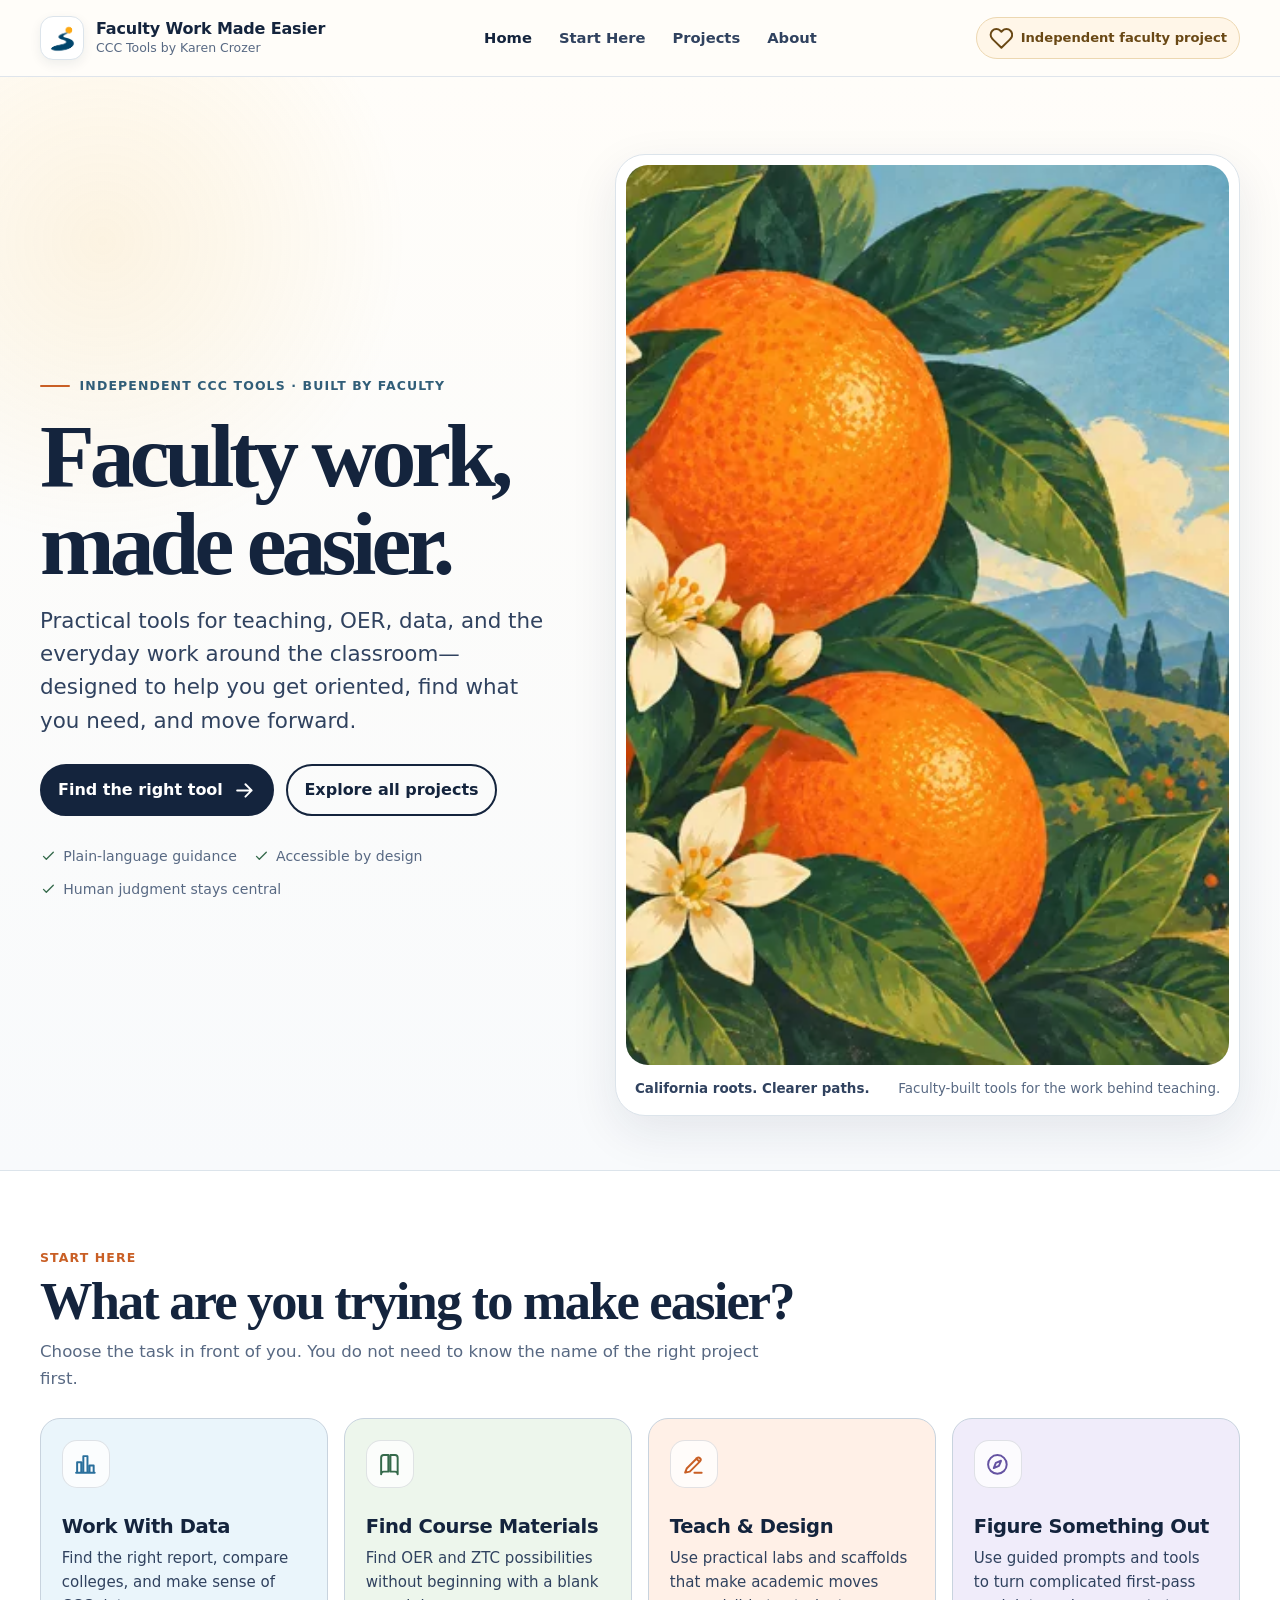
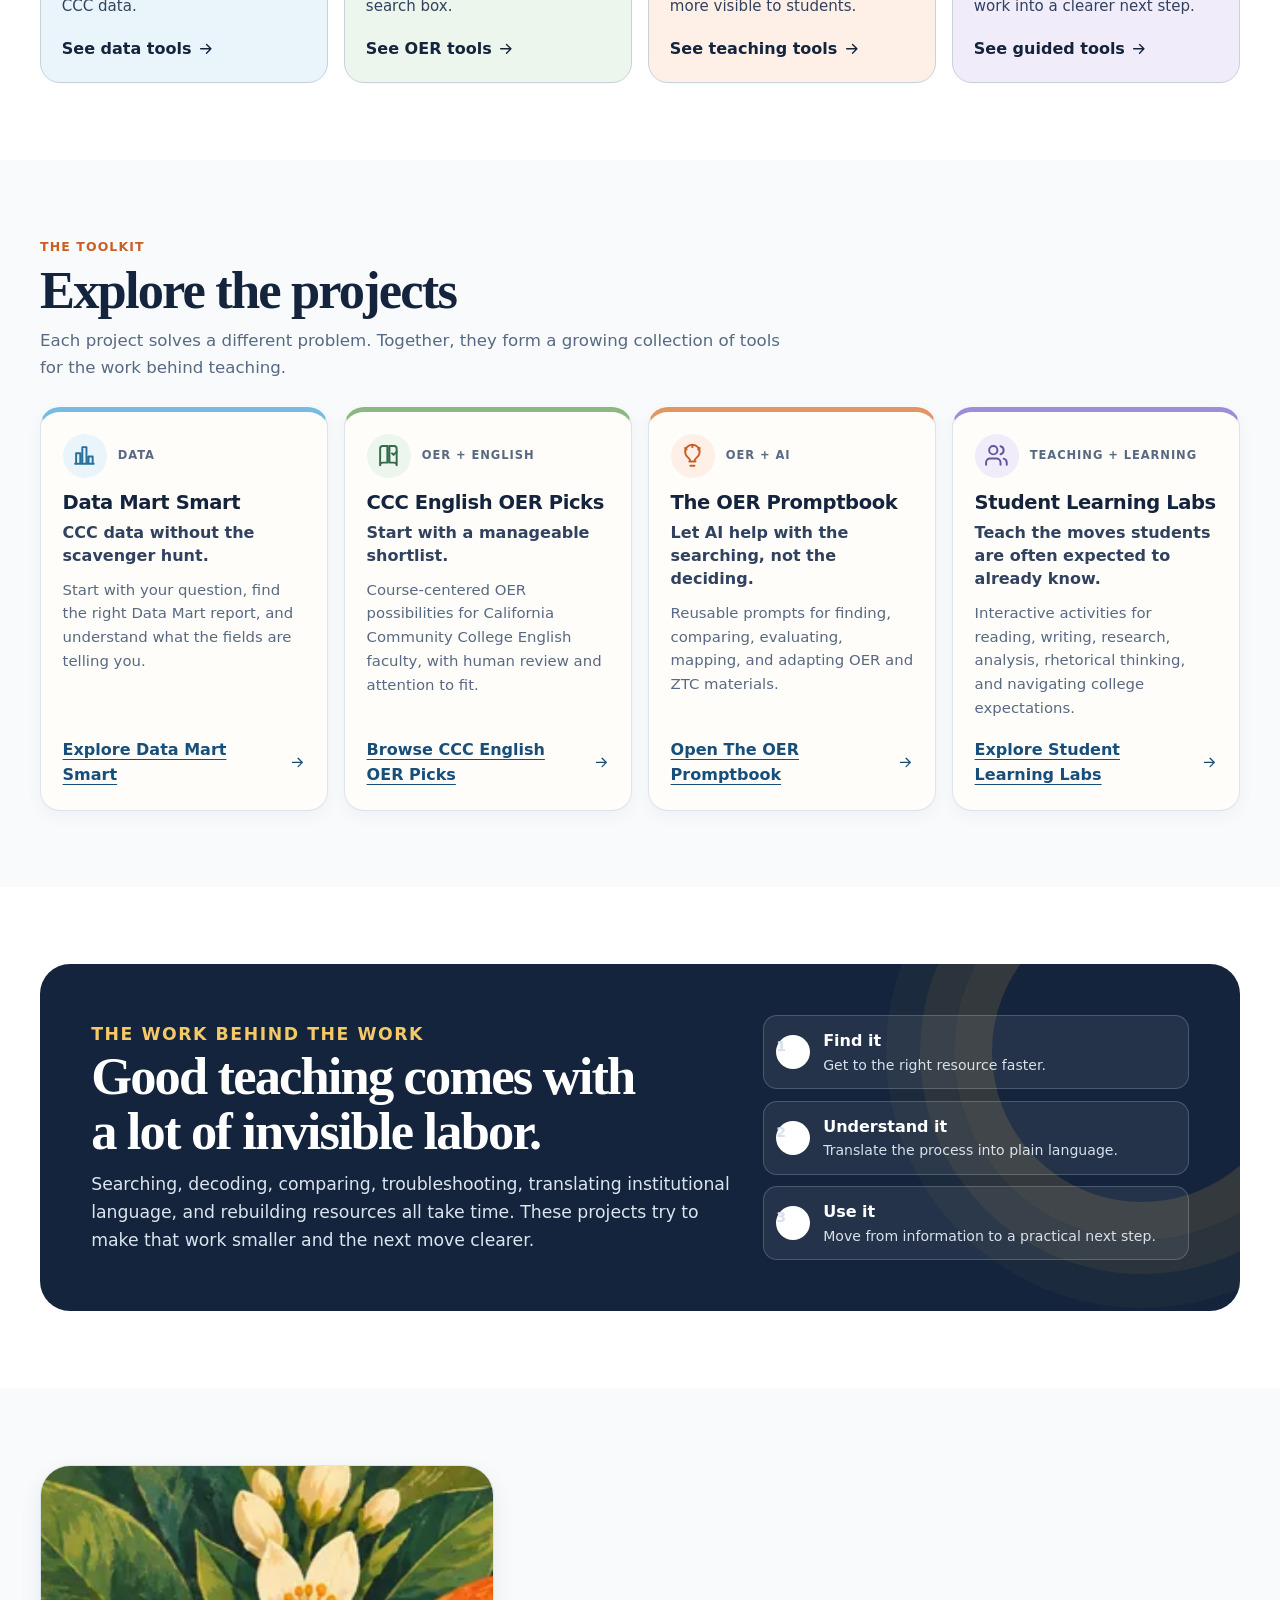
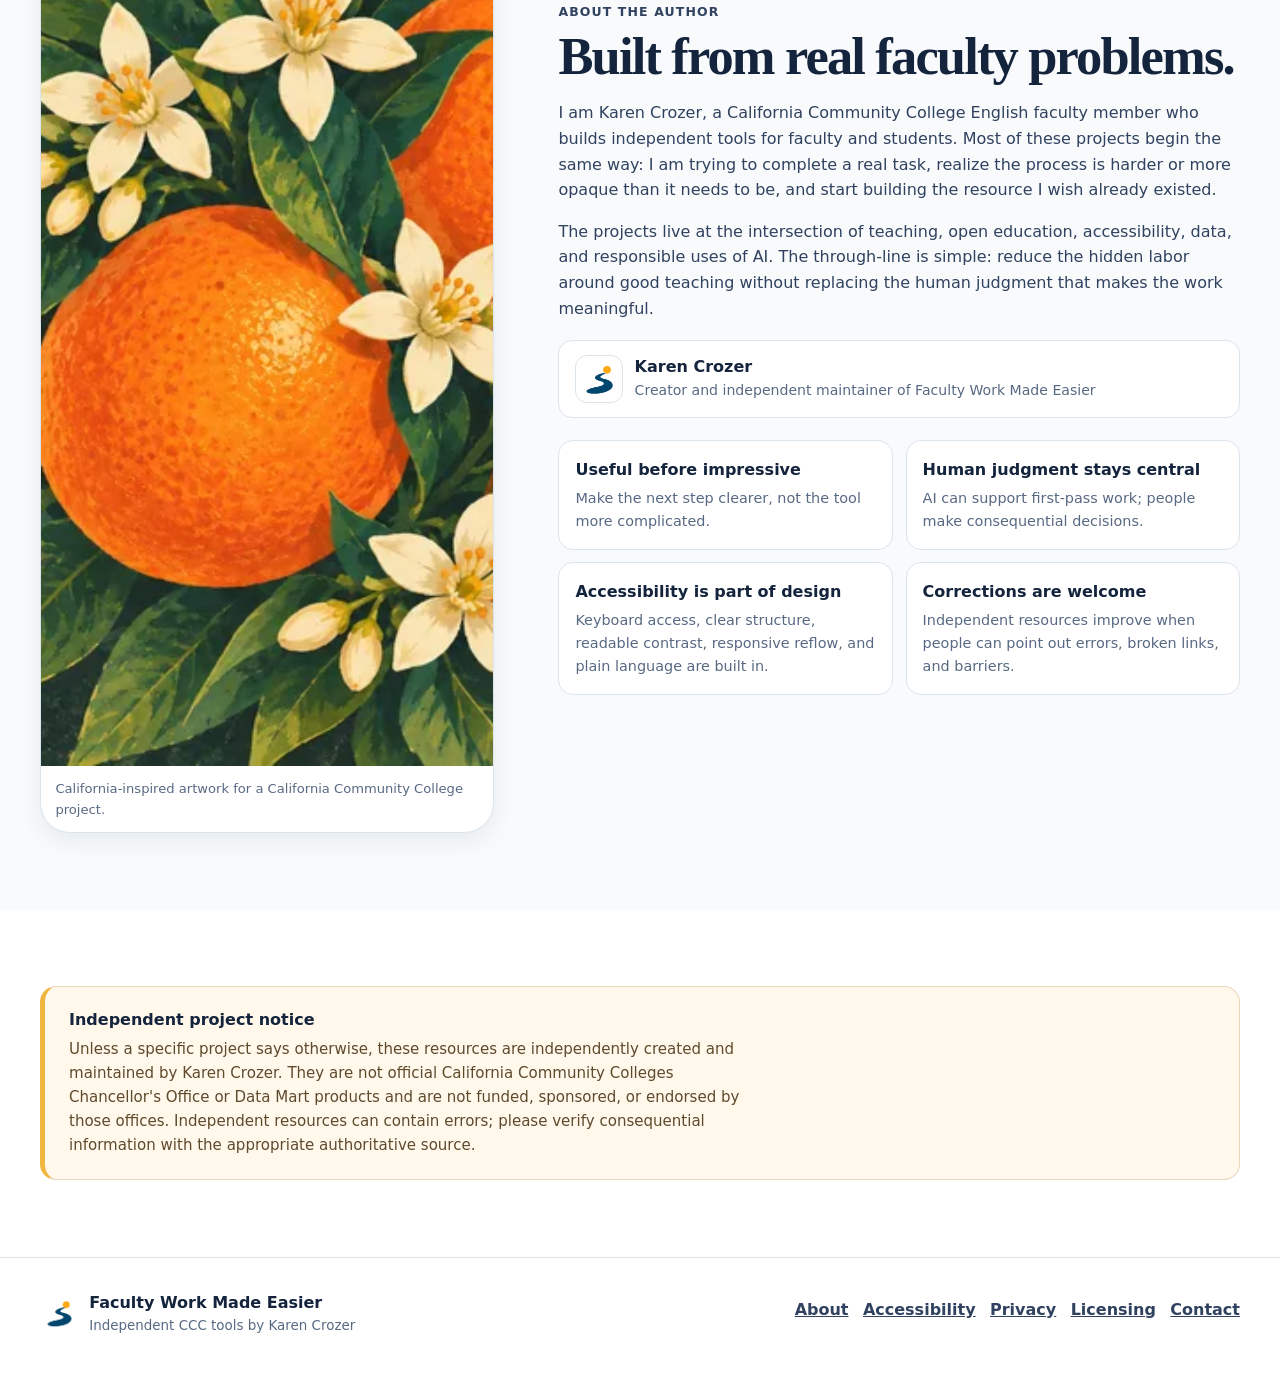
==== index.html @ 600f203c "Add files via upload" ====
<!doctype html>
<html lang="en">
<head>
  <meta charset="utf-8">
  <meta name="viewport" content="width=device-width, initial-scale=1">
  <meta name="description" content="Faculty Work Made Easier: independent, faculty-built CCC tools for teaching, OER, data, and the work around the classroom.">
  <meta name="theme-color" content="#fffaf3">
  <meta name="color-scheme" content="light dark">
  <title>Faculty Work Made Easier | CCC Tools by Karen Crozer</title>

  <link rel="icon" href="favicon.ico" sizes="any">
  <link rel="icon" type="image/png" sizes="32x32" href="favicon-32x32.png">
  <link rel="icon" type="image/png" sizes="16x16" href="favicon-16x16.png">
  <link rel="apple-touch-icon" sizes="180x180" href="apple-touch-icon.png">
  <link rel="manifest" href="manifest.webmanifest">

  <style>
    :root {
      --ink: #14243d;
      --ink-soft: #30425f;
      --muted: #586983;
      --paper: #fffdf9;
      --page: #f8fafc;
      --line: #dce4eb;
      --line-strong: #c8d3de;
      --cream: #fff6e8;
      --sun: #f0b63f;
      --orange: #c95f25;
      --green: #356a4b;
      --blue: #296f9c;
      --violet: #6553a2;
      --blue-wash: #eaf5fb;
      --green-wash: #edf6ec;
      --orange-wash: #fff0e7;
      --violet-wash: #f0ecfa;
      --focus: #005fcc;
      --shadow: 0 16px 48px rgba(20, 36, 61, .09);
      --shadow-soft: 0 8px 24px rgba(20, 36, 61, .07);
      --radius-lg: 30px;
      --radius-md: 20px;
      --radius-sm: 14px;
      --max: 1200px;
    }

    * { box-sizing: border-box; }
    html { scroll-behavior: smooth; }
    body {
      margin: 0;
      color: var(--ink);
      background: var(--page);
      font-family: Inter, ui-sans-serif, system-ui, -apple-system, BlinkMacSystemFont, "Segoe UI", sans-serif;
      font-size: 1rem;
      line-height: 1.6;
      text-rendering: optimizeLegibility;
      -webkit-font-smoothing: antialiased;
    }

    img { max-width: 100%; display: block; }
    a { color: inherit; }
    p { max-width: 72ch; }

    a:focus-visible,
    button:focus-visible {
      outline: 3px solid var(--focus);
      outline-offset: 4px;
      border-radius: 8px;
    }

    .skip-link {
      position: fixed;
      left: 1rem;
      top: -6rem;
      z-index: 9999;
      padding: .8rem 1rem;
      background: #ffffff;
      color: #000000;
      border: 2px solid #000000;
      border-radius: 8px;
      font-weight: 800;
    }
    .skip-link:focus { top: 1rem; }

    .wrap {
      width: min(calc(100% - 2rem), var(--max));
      margin-inline: auto;
    }

    .icon {
      width: 1.55rem;
      height: 1.55rem;
      flex: 0 0 auto;
      stroke: currentColor;
      stroke-width: 1.9;
      fill: none;
      stroke-linecap: round;
      stroke-linejoin: round;
    }

    /* Header */
    header {
      position: sticky;
      top: 0;
      z-index: 50;
      border-bottom: 1px solid rgba(220, 228, 235, .9);
      background: rgba(255, 253, 249, .95);
      backdrop-filter: blur(14px);
    }

    .site-nav {
      min-height: 76px;
      display: flex;
      align-items: center;
      justify-content: space-between;
      gap: 1.2rem;
    }

    .brand {
      min-width: 0;
      display: flex;
      align-items: center;
      gap: .75rem;
      text-decoration: none;
    }

    .brand-mark {
      width: 44px;
      height: 44px;
      flex: 0 0 44px;
      padding: 3px;
      border-radius: 13px;
      background: #ffffff;
      border: 1px solid var(--line);
      box-shadow: 0 4px 12px rgba(20, 36, 61, .07);
    }

    .brand-mark img { width: 100%; height: 100%; object-fit: contain; }
    .brand-copy { min-width: 0; }
    .brand-copy strong {
      display: block;
      font-size: 1rem;
      line-height: 1.15;
      letter-spacing: -.01em;
    }
    .brand-copy span {
      display: block;
      margin-top: .18rem;
      color: var(--muted);
      font-size: .78rem;
      line-height: 1.2;
    }

    nav ul {
      display: flex;
      align-items: center;
      gap: .25rem;
      list-style: none;
      margin: 0;
      padding: 0;
    }

    nav a {
      min-height: 44px;
      display: inline-flex;
      align-items: center;
      padding: .55rem .72rem;
      border-radius: 10px;
      text-decoration: none;
      font-size: .92rem;
      font-weight: 720;
      color: var(--ink-soft);
    }
    nav a:hover { background: #edf2f6; color: var(--ink); }
    nav a[aria-current="page"] { color: var(--ink); }

    .header-note {
      min-height: 40px;
      display: inline-flex;
      align-items: center;
      gap: .45rem;
      padding: .5rem .75rem;
      border-radius: 999px;
      background: var(--cream);
      color: #694815;
      border: 1px solid #ecd7b1;
      font-size: .82rem;
      font-weight: 800;
      white-space: nowrap;
    }

    /* Hero */
    .hero {
      padding: clamp(2.8rem, 6vw, 5.5rem) 0 3.4rem;
      background:
        radial-gradient(circle at 8% 15%, rgba(240, 182, 63, .13), transparent 19rem),
        linear-gradient(180deg, #fffdf9 0%, #f8fafc 100%);
      border-bottom: 1px solid var(--line);
    }

    .hero-grid {
      display: grid;
      grid-template-columns: minmax(0, .9fr) minmax(430px, 1.1fr);
      gap: clamp(2rem, 5vw, 4.6rem);
      align-items: center;
    }

    .eyebrow {
      display: inline-flex;
      align-items: center;
      gap: .6rem;
      margin-bottom: 1.05rem;
      color: #315e78;
      font-size: .78rem;
      font-weight: 850;
      letter-spacing: .09em;
      text-transform: uppercase;
    }
    .eyebrow::before {
      content: "";
      width: 30px;
      height: 2px;
      border-radius: 99px;
      background: var(--orange);
    }

    h1, h2, h3 { margin-top: 0; color: var(--ink); }
    h1 {
      max-width: 10.5ch;
      margin-bottom: 1rem;
      font-family: Georgia, "Times New Roman", serif;
      font-size: clamp(3.45rem, 7vw, 6.6rem);
      line-height: .98;
      letter-spacing: -.055em;
      text-wrap: balance;
    }

    .hero-lede {
      margin: 0 0 1.5rem;
      color: var(--ink-soft);
      font-size: clamp(1.12rem, 2vw, 1.34rem);
      line-height: 1.55;
    }

    .hero-actions {
      display: flex;
      flex-wrap: wrap;
      gap: .75rem;
      margin: 1.7rem 0 1.8rem;
    }

    .button {
      min-height: 48px;
      display: inline-flex;
      align-items: center;
      justify-content: center;
      gap: .55rem;
      padding: .72rem 1rem;
      border: 2px solid var(--ink);
      border-radius: 999px;
      background: var(--ink);
      color: #ffffff;
      text-decoration: none;
      font-weight: 800;
      line-height: 1.2;
    }
    .button:hover { transform: translateY(-1px); box-shadow: var(--shadow-soft); }
    .button.secondary { background: transparent; color: var(--ink); }

    .trust-row {
      display: flex;
      flex-wrap: wrap;
      gap: .7rem 1rem;
      margin: 0;
      padding: 0;
      list-style: none;
      color: var(--muted);
      font-size: .88rem;
    }
    .trust-row li { display: flex; align-items: center; gap: .4rem; }
    .trust-row .icon { width: 1.05rem; height: 1.05rem; color: var(--green); }

    .hero-figure {
      margin: 0;
      padding: 10px;
      border-radius: var(--radius-lg);
      background: #ffffff;
      border: 1px solid var(--line);
      box-shadow: var(--shadow);
      overflow: hidden;
    }

    .hero-figure picture,
    .hero-figure img { width: 100%; }
    .hero-figure img {
      aspect-ratio: 16 / 9;
      object-fit: cover;
      border-radius: 22px;
    }

    .hero-caption {
      display: flex;
      align-items: center;
      justify-content: space-between;
      gap: 1rem;
      padding: .8rem .55rem .35rem;
      color: var(--muted);
      font-size: .84rem;
    }
    .hero-caption strong { color: var(--ink-soft); }

    /* Sections */
    section { padding: clamp(3.2rem, 6vw, 5.4rem) 0; }
    .section-intro { margin-bottom: 1.6rem; }
    .section-kicker {
      margin: 0 0 .4rem;
      color: var(--orange);
      font-size: .78rem;
      font-weight: 850;
      letter-spacing: .09em;
      text-transform: uppercase;
    }
    h2 {
      margin-bottom: .6rem;
      font-family: Georgia, "Times New Roman", serif;
      font-size: clamp(2rem, 4.1vw, 3.3rem);
      line-height: 1.06;
      letter-spacing: -.035em;
      text-wrap: balance;
    }
    .section-intro > p:last-child {
      margin: 0;
      color: var(--muted);
      font-size: 1.04rem;
    }

    /* Start here */
    .start-section { background: #ffffff; }
    .pathways {
      display: grid;
      grid-template-columns: repeat(4, 1fr);
      gap: 1rem;
    }

    .path-card {
      min-height: 230px;
      display: flex;
      flex-direction: column;
      padding: 1.3rem;
      border: 1px solid var(--line-strong);
      border-radius: var(--radius-md);
      text-decoration: none;
      box-shadow: 0 1px 0 rgba(20, 36, 61, .02);
      transition: transform .16s ease, box-shadow .16s ease, border-color .16s ease;
    }
    .path-card:hover {
      transform: translateY(-3px);
      border-color: #aebdcc;
      box-shadow: var(--shadow-soft);
    }
    .path-card.data { background: var(--blue-wash); }
    .path-card.oer { background: var(--green-wash); }
    .path-card.teach { background: var(--orange-wash); }
    .path-card.guide { background: var(--violet-wash); }

    .path-icon {
      width: 48px;
      height: 48px;
      display: grid;
      place-items: center;
      margin-bottom: 1.7rem;
      border: 1px solid rgba(20, 36, 61, .12);
      border-radius: 15px;
      background: rgba(255, 255, 255, .78);
    }
    .data .path-icon { color: var(--blue); }
    .oer .path-icon { color: var(--green); }
    .teach .path-icon { color: var(--orange); }
    .guide .path-icon { color: var(--violet); }

    .path-card h3 {
      margin-bottom: .45rem;
      font-size: 1.22rem;
      line-height: 1.2;
      letter-spacing: -.02em;
    }
    .path-card p { margin: 0; color: var(--ink-soft); font-size: .94rem; }
    .path-card .card-arrow {
      margin-top: auto;
      padding-top: 1.1rem;
      display: inline-flex;
      align-items: center;
      gap: .35rem;
      font-weight: 830;
      color: var(--ink);
    }
    .card-arrow .icon { width: 1.1rem; height: 1.1rem; }

    /* Project cards */
    .projects-section { background: var(--page); }
    .project-grid {
      display: grid;
      grid-template-columns: repeat(4, 1fr);
      gap: 1rem;
    }
    .project-card {
      min-height: 310px;
      display: flex;
      flex-direction: column;
      padding: 1.35rem;
      background: var(--paper);
      border: 1px solid var(--line);
      border-top-width: 5px;
      border-radius: var(--radius-md);
      box-shadow: 0 5px 18px rgba(20, 36, 61, .045);
    }
    .project-card.data { border-top-color: #75bce1; }
    .project-card.oer { border-top-color: #8ab782; }
    .project-card.ai { border-top-color: #e39562; }
    .project-card.labs { border-top-color: #9c8ed7; }

    .project-meta {
      display: flex;
      align-items: center;
      gap: .7rem;
      margin-bottom: .85rem;
    }
    .project-icon {
      width: 44px;
      height: 44px;
      display: grid;
      place-items: center;
      border-radius: 50%;
    }
    .data .project-icon { background: var(--blue-wash); color: var(--blue); }
    .oer .project-icon { background: var(--green-wash); color: var(--green); }
    .ai .project-icon { background: var(--orange-wash); color: var(--orange); }
    .labs .project-icon { background: var(--violet-wash); color: var(--violet); }

    .project-tag {
      color: var(--muted);
      font-size: .72rem;
      font-weight: 850;
      letter-spacing: .08em;
      text-transform: uppercase;
    }
    .project-card h3 {
      margin-bottom: .4rem;
      font-size: 1.22rem;
      line-height: 1.2;
      letter-spacing: -.02em;
    }
    .project-tagline {
      margin: 0 0 .7rem;
      color: var(--ink-soft);
      font-weight: 760;
      line-height: 1.45;
    }
    .project-description {
      margin: 0 0 1rem;
      color: var(--muted);
      font-size: .93rem;
    }
    .project-link {
      min-height: 44px;
      margin-top: auto;
      display: inline-flex;
      align-items: center;
      gap: .38rem;
      width: fit-content;
      color: #174e7a;
      font-weight: 820;
      text-underline-offset: .25rem;
    }
    .project-link .icon { width: 1.05rem; height: 1.05rem; }

    /* Mission */
    .mission-section { background: #ffffff; }
    .mission-card {
      display: grid;
      grid-template-columns: minmax(0, 1.2fr) minmax(280px, .8fr);
      gap: 2rem;
      align-items: center;
      padding: clamp(1.8rem, 4vw, 3.2rem);
      border-radius: var(--radius-lg);
      background: var(--ink);
      color: #ffffff;
      overflow: hidden;
      position: relative;
    }
    .mission-card::after {
      content: "";
      position: absolute;
      right: -90px;
      top: -100px;
      width: 300px;
      height: 300px;
      border: 38px solid rgba(240, 182, 63, .14);
      border-radius: 50%;
      box-shadow: 0 0 0 34px rgba(240, 182, 63, .07), 0 0 0 68px rgba(240, 182, 63, .035);
    }
    .mission-copy { position: relative; z-index: 1; }
    .mission-card h2 { color: #ffffff; margin-bottom: .7rem; }
    .mission-card p { margin: 0; color: #dbe5ef; font-size: 1.08rem; }
    .mission-steps {
      position: relative;
      z-index: 1;
      display: grid;
      gap: .7rem;
    }
    .mission-step {
      display: grid;
      grid-template-columns: 34px 1fr;
      gap: .8rem;
      align-items: center;
      padding: .75rem .8rem;
      border: 1px solid rgba(255, 255, 255, .18);
      border-radius: 14px;
      background: rgba(255, 255, 255, .07);
    }
    .mission-step strong { display: block; color: #ffffff; }
    .mission-step span { display: block; color: #d8e1eb; font-size: .88rem; }
    .step-number {
      width: 34px; height: 34px; display: grid; place-items: center;
      border-radius: 50%; background: #ffffff; color: var(--ink); font-weight: 900;
    }

    /* About */
    .about-section { background: var(--page); }
    .about-grid {
      display: grid;
      grid-template-columns: minmax(300px, .8fr) minmax(0, 1.2fr);
      gap: clamp(2rem, 5vw, 4rem);
      align-items: center;
    }
    .about-art {
      margin: 0;
      border: 1px solid var(--line);
      border-radius: var(--radius-lg);
      background: #ffffff;
      box-shadow: var(--shadow-soft);
      overflow: hidden;
    }
    .about-art img {
      width: 100%;
      aspect-ratio: 4 / 5;
      object-fit: cover;
      object-position: 12% 50%;
    }
    .about-art figcaption {
      padding: .75rem .9rem;
      color: var(--muted);
      font-size: .82rem;
    }
    .about-copy p { color: var(--ink-soft); }
    .about-copy .author-line {
      display: flex;
      align-items: center;
      gap: .7rem;
      margin: 1.2rem 0;
      padding: .85rem 1rem;
      border: 1px solid var(--line);
      border-radius: 14px;
      background: #ffffff;
    }
    .author-line img {
      width: 48px;
      height: 48px;
      object-fit: contain;
      padding: 2px;
      border-radius: 12px;
      background: #ffffff;
      border: 1px solid var(--line);
    }
    .author-line strong { display: block; line-height: 1.2; }
    .author-line span { display: block; margin-top: .15rem; color: var(--muted); font-size: .88rem; }

    .principles {
      display: grid;
      grid-template-columns: repeat(2, 1fr);
      gap: .8rem;
      margin-top: 1.4rem;
    }
    .principle {
      padding: 1rem;
      border: 1px solid var(--line);
      border-radius: 15px;
      background: #ffffff;
    }
    .principle strong { display: block; margin-bottom: .25rem; }
    .principle span { display: block; color: var(--muted); font-size: .9rem; }

    /* Transparency */
    .transparency-section { background: #ffffff; }
    .transparency-card {
      padding: 1.35rem 1.5rem;
      border: 1px solid #e7d7bd;
      border-left: 5px solid var(--sun);
      border-radius: 16px;
      background: #fff8eb;
    }
    .transparency-card strong { display: block; margin-bottom: .35rem; }
    .transparency-card p { margin: 0; color: #5f4a2d; font-size: .94rem; }

    /* Footer */
    footer {
      padding: 2rem 0 2.8rem;
      border-top: 1px solid var(--line);
      background: #ffffff;
      color: var(--muted);
    }
    .footer-grid {
      display: grid;
      grid-template-columns: 1fr auto;
      gap: 1.5rem;
      align-items: start;
    }
    .footer-brand { display: flex; gap: .7rem; align-items: center; }
    .footer-brand img { width: 38px; height: 38px; object-fit: contain; }
    .footer-brand strong { display: block; color: var(--ink); }
    .footer-brand span { display: block; font-size: .84rem; }
    .footer-links { display: flex; flex-wrap: wrap; justify-content: flex-end; gap: .35rem .9rem; }
    .footer-links a { min-height: 40px; display: inline-flex; align-items: center; font-weight: 700; color: var(--ink-soft); }

    /* Responsive */
    @media (max-width: 1040px) {
      .header-note { display: none; }
      .hero-grid { grid-template-columns: 1fr; }
      .hero-copy { max-width: 760px; }
      .hero-figure { max-width: 850px; }
      .pathways, .project-grid { grid-template-columns: repeat(2, 1fr); }
      .mission-card { grid-template-columns: 1fr; }
    }

    @media (max-width: 760px) {
      .site-nav { min-height: 70px; flex-wrap: wrap; padding: .55rem 0 .45rem; }
      nav { order: 3; width: 100%; border-top: 1px solid var(--line); }
      nav ul { width: 100%; overflow-x: auto; padding-top: .35rem; scrollbar-width: thin; }
      nav a { min-height: 40px; white-space: nowrap; padding: .45rem .68rem; }
      .brand-copy strong { font-size: .94rem; }
      .brand-copy span { font-size: .72rem; }
      .hero { padding-top: 2.5rem; }
      h1 { font-size: clamp(3rem, 15vw, 4.8rem); }
      .hero-actions { flex-direction: column; align-items: stretch; }
      .button { width: 100%; }
      .hero-figure { padding: 7px; border-radius: 22px; }
      .hero-figure img { border-radius: 16px; }
      .hero-caption { align-items: flex-start; flex-direction: column; gap: .25rem; }
      .pathways, .project-grid, .about-grid, .principles { grid-template-columns: 1fr; }
      .path-card { min-height: 200px; }
      .project-card { min-height: auto; }
      .about-art img { aspect-ratio: 16 / 9; object-position: 10% 45%; }
      .footer-grid { grid-template-columns: 1fr; }
      .footer-links { justify-content: flex-start; }
    }

    @media (prefers-reduced-motion: reduce) {
      html { scroll-behavior: auto; }
      *, *::before, *::after {
        animation-duration: .01ms !important;
        animation-iteration-count: 1 !important;
        transition-duration: .01ms !important;
      }
    }

    @media (prefers-contrast: more) {
      :root { --line: #8a99aa; --line-strong: #68788a; }
      .path-card, .project-card, .principle { border-width: 2px; }
    }

    @media (forced-colors: active) {
      .path-card, .project-card, .hero-figure, .about-art, .principle, .transparency-card { border: 1px solid CanvasText; }
      .button { forced-color-adjust: none; }
    }

    @media (prefers-color-scheme: dark) {
      :root {
        --ink: #eef4fb;
        --ink-soft: #d6e0eb;
        --muted: #b6c2cf;
        --paper: #151e2a;
        --page: #0e151f;
        --line: #344252;
        --line-strong: #46586b;
        --cream: #302717;
        --blue-wash: #16394b;
        --green-wash: #1f3827;
        --orange-wash: #472c20;
        --violet-wash: #30294e;
        --focus: #ffcf61;
      }
      header { background: rgba(14, 21, 31, .95); }
      .hero { background: radial-gradient(circle at 8% 15%, rgba(240, 182, 63, .08), transparent 19rem), linear-gradient(180deg, #111a25 0%, #0e151f 100%); }
      .start-section, .mission-section, .transparency-section, footer { background: #111923; }
      .hero-figure, .about-art, .author-line, .principle { background: #151e2a; }
      .project-card { background: #151e2a; }
      nav a:hover { background: #1b2634; }
      .transparency-card { background: #2b2419; border-color: #5d4b2f; }
      .transparency-card p { color: #ead8bc; }
      .project-link { color: #8ec7ef; }
      .brand-mark { background: #ffffff; }
      .footer-brand img { background: #ffffff; border-radius: 8px; }
    }
  </style>
</head>
<body>
  <a class="skip-link" href="#main">Skip to main content</a>

  <header>
    <div class="wrap site-nav">
      <a class="brand" href="#top" aria-label="Faculty Work Made Easier home">
        <span class="brand-mark" aria-hidden="true"><img src="favicon10.png" alt=""></span>
        <span class="brand-copy">
          <strong>Faculty Work Made Easier</strong>
          <span>CCC Tools by Karen Crozer</span>
        </span>
      </a>

      <nav aria-label="Primary navigation">
        <ul>
          <li><a href="#top" aria-current="page">Home</a></li>
          <li><a href="#start">Start Here</a></li>
          <li><a href="#projects">Projects</a></li>
          <li><a href="#about">About</a></li>
        </ul>
      </nav>

      <span class="header-note">
        <svg class="icon" viewBox="0 0 24 24" aria-hidden="true"><path d="M20.8 4.6a5.5 5.5 0 0 0-7.8 0L12 5.6l-1-1a5.5 5.5 0 0 0-7.8 7.8l1 1L12 21l7.8-7.6 1-1a5.5 5.5 0 0 0 0-7.8Z"/></svg>
        Independent faculty project
      </span>
    </div>
  </header>

  <main id="main">
    <section class="hero" id="top" aria-labelledby="hero-title">
      <div class="wrap hero-grid">
        <div class="hero-copy">
          <div class="eyebrow">Independent CCC tools · built by faculty</div>
          <h1 id="hero-title">Faculty work, made easier.</h1>
          <p class="hero-lede">Practical tools for teaching, OER, data, and the everyday work around the classroom—designed to help you get oriented, find what you need, and move forward.</p>

          <div class="hero-actions">
            <a class="button" href="#start">
              Find the right tool
              <svg class="icon" viewBox="0 0 24 24" aria-hidden="true"><path d="M5 12h14M13 6l6 6-6 6"/></svg>
            </a>
            <a class="button secondary" href="#projects">Explore all projects</a>
          </div>

          <ul class="trust-row" aria-label="Project values">
            <li><svg class="icon" viewBox="0 0 24 24" aria-hidden="true"><path d="m5 12 4 4L19 6"/></svg>Plain-language guidance</li>
            <li><svg class="icon" viewBox="0 0 24 24" aria-hidden="true"><path d="m5 12 4 4L19 6"/></svg>Accessible by design</li>
            <li><svg class="icon" viewBox="0 0 24 24" aria-hidden="true"><path d="m5 12 4 4L19 6"/></svg>Human judgment stays central</li>
          </ul>
        </div>

        <figure class="hero-figure">
          <picture>
            <source media="(max-width: 760px)" srcset="california-citrus-hero-mobile.webp">
            <img src="california-citrus-hero.webp" width="1600" height="900" fetchpriority="high" decoding="async" alt="California-inspired illustration of oranges and citrus blossoms overlooking orchards, a winding road, blue mountains, and a radiant sun.">
          </picture>
          <figcaption class="hero-caption">
            <strong>California roots. Clearer paths.</strong>
            <span>Faculty-built tools for the work behind teaching.</span>
          </figcaption>
        </figure>
      </div>
    </section>

    <section class="start-section" id="start" aria-labelledby="start-heading">
      <div class="wrap">
        <div class="section-intro">
          <p class="section-kicker">Start here</p>
          <h2 id="start-heading">What are you trying to make easier?</h2>
          <p>Choose the task in front of you. You do not need to know the name of the right project first.</p>
        </div>

        <div class="pathways">
          <a class="path-card data" href="#data-mart-smart">
            <span class="path-icon" aria-hidden="true">
              <svg class="icon" viewBox="0 0 24 24"><path d="M4 20V10h4v10M10 20V4h4v16M16 20v-7h4v7M3 20h18"/></svg>
            </span>
            <h3>Work With Data</h3>
            <p>Find the right report, compare colleges, and make sense of CCC data.</p>
            <span class="card-arrow">See data tools <svg class="icon" viewBox="0 0 24 24" aria-hidden="true"><path d="M5 12h14M13 6l6 6-6 6"/></svg></span>
          </a>

          <a class="path-card oer" href="#oer-picks">
            <span class="path-icon" aria-hidden="true">
              <svg class="icon" viewBox="0 0 24 24"><path d="M4 5.5A2.5 2.5 0 0 1 6.5 3H11v16H6.5A2.5 2.5 0 0 0 4 21.5zM20 5.5A2.5 2.5 0 0 0 17.5 3H13v16h4.5a2.5 2.5 0 0 1 2.5 2.5z"/></svg>
            </span>
            <h3>Find Course Materials</h3>
            <p>Find OER and ZTC possibilities without beginning with a blank search box.</p>
            <span class="card-arrow">See OER tools <svg class="icon" viewBox="0 0 24 24" aria-hidden="true"><path d="M5 12h14M13 6l6 6-6 6"/></svg></span>
          </a>

          <a class="path-card teach" href="#learning-labs">
            <span class="path-icon" aria-hidden="true">
              <svg class="icon" viewBox="0 0 24 24"><path d="m14.7 6.3 3 3M4 20l4.5-1 9.9-9.9a2.1 2.1 0 0 0-3-3L5.5 16zM13 20h7"/></svg>
            </span>
            <h3>Teach &amp; Design</h3>
            <p>Use practical labs and scaffolds that make academic moves more visible to students.</p>
            <span class="card-arrow">See teaching tools <svg class="icon" viewBox="0 0 24 24" aria-hidden="true"><path d="M5 12h14M13 6l6 6-6 6"/></svg></span>
          </a>

          <a class="path-card guide" href="#promptbook">
            <span class="path-icon" aria-hidden="true">
              <svg class="icon" viewBox="0 0 24 24"><circle cx="12" cy="12" r="9"/><path d="m15.5 8.5-2 5-5 2 2-5z"/></svg>
            </span>
            <h3>Figure Something Out</h3>
            <p>Use guided prompts and tools to turn complicated first-pass work into a clearer next step.</p>
            <span class="card-arrow">See guided tools <svg class="icon" viewBox="0 0 24 24" aria-hidden="true"><path d="M5 12h14M13 6l6 6-6 6"/></svg></span>
          </a>
        </div>
      </div>
    </section>

    <section class="projects-section" id="projects" aria-labelledby="projects-heading">
      <div class="wrap">
        <div class="section-intro">
          <p class="section-kicker">The toolkit</p>
          <h2 id="projects-heading">Explore the projects</h2>
          <p>Each project solves a different problem. Together, they form a growing collection of tools for the work behind teaching.</p>
        </div>

        <div class="project-grid">
          <article class="project-card data" id="data-mart-smart">
            <div class="project-meta">
              <span class="project-icon" aria-hidden="true"><svg class="icon" viewBox="0 0 24 24"><path d="M4 20V10h4v10M10 20V4h4v16M16 20v-7h4v7M3 20h18"/></svg></span>
              <span class="project-tag">Data</span>
            </div>
            <h3>Data Mart Smart</h3>
            <p class="project-tagline">CCC data without the scavenger hunt.</p>
            <p class="project-description">Start with your question, find the right Data Mart report, and understand what the fields are telling you.</p>
            <a class="project-link" href="#">Explore Data Mart Smart <svg class="icon" viewBox="0 0 24 24" aria-hidden="true"><path d="M5 12h14M13 6l6 6-6 6"/></svg></a>
          </article>

          <article class="project-card oer" id="oer-picks">
            <div class="project-meta">
              <span class="project-icon" aria-hidden="true"><svg class="icon" viewBox="0 0 24 24"><path d="M4 5.5A2.5 2.5 0 0 1 6.5 3H11v16H6.5A2.5 2.5 0 0 0 4 21.5zM20 5.5A2.5 2.5 0 0 0 17.5 3H13v16h4.5a2.5 2.5 0 0 1 2.5 2.5z"/><path d="m15.5 10 1.5 1.5 3-3"/></svg></span>
              <span class="project-tag">OER + English</span>
            </div>
            <h3>CCC English OER Picks</h3>
            <p class="project-tagline">Start with a manageable shortlist.</p>
            <p class="project-description">Course-centered OER possibilities for California Community College English faculty, with human review and attention to fit.</p>
            <a class="project-link" href="#">Browse CCC English OER Picks <svg class="icon" viewBox="0 0 24 24" aria-hidden="true"><path d="M5 12h14M13 6l6 6-6 6"/></svg></a>
          </article>

          <article class="project-card ai" id="promptbook">
            <div class="project-meta">
              <span class="project-icon" aria-hidden="true"><svg class="icon" viewBox="0 0 24 24"><path d="M9 18h6M10 22h4M8.2 14.5A7 7 0 1 1 15.8 14.5C14.7 15.3 14 16.5 14 18h-4c0-1.5-.7-2.7-1.8-3.5Z"/><path d="M12 2v2M4.9 4.9l1.4 1.4M19.1 4.9l-1.4 1.4"/></svg></span>
              <span class="project-tag">OER + AI</span>
            </div>
            <h3>The OER Promptbook</h3>
            <p class="project-tagline">Let AI help with the searching, not the deciding.</p>
            <p class="project-description">Reusable prompts for finding, comparing, evaluating, mapping, and adapting OER and ZTC materials.</p>
            <a class="project-link" href="#">Open The OER Promptbook <svg class="icon" viewBox="0 0 24 24" aria-hidden="true"><path d="M5 12h14M13 6l6 6-6 6"/></svg></a>
          </article>

          <article class="project-card labs" id="learning-labs">
            <div class="project-meta">
              <span class="project-icon" aria-hidden="true"><svg class="icon" viewBox="0 0 24 24"><path d="M16 21v-2a4 4 0 0 0-4-4H6a4 4 0 0 0-4 4v2M9 11a4 4 0 1 0 0-8 4 4 0 0 0 0 8ZM22 21v-2a4 4 0 0 0-3-3.87M16 3.13a4 4 0 0 1 0 7.75"/></svg></span>
              <span class="project-tag">Teaching + Learning</span>
            </div>
            <h3>Student Learning Labs</h3>
            <p class="project-tagline">Teach the moves students are often expected to already know.</p>
            <p class="project-description">Interactive activities for reading, writing, research, analysis, rhetorical thinking, and navigating college expectations.</p>
            <a class="project-link" href="#">Explore Student Learning Labs <svg class="icon" viewBox="0 0 24 24" aria-hidden="true"><path d="M5 12h14M13 6l6 6-6 6"/></svg></a>
          </article>
        </div>
      </div>
    </section>

    <section class="mission-section" aria-labelledby="mission-heading">
      <div class="wrap">
        <div class="mission-card">
          <div class="mission-copy">
            <p class="section-kicker" style="color:#f5c968">The work behind the work</p>
            <h2 id="mission-heading">Good teaching comes with a lot of invisible labor.</h2>
            <p>Searching, decoding, comparing, troubleshooting, translating institutional language, and rebuilding resources all take time. These projects try to make that work smaller and the next move clearer.</p>
          </div>
          <div class="mission-steps" aria-label="How the tools help">
            <div class="mission-step"><span class="step-number">1</span><div><strong>Find it</strong><span>Get to the right resource faster.</span></div></div>
            <div class="mission-step"><span class="step-number">2</span><div><strong>Understand it</strong><span>Translate the process into plain language.</span></div></div>
            <div class="mission-step"><span class="step-number">3</span><div><strong>Use it</strong><span>Move from information to a practical next step.</span></div></div>
          </div>
        </div>
      </div>
    </section>

    <section class="about-section" id="about" aria-labelledby="about-heading">
      <div class="wrap about-grid">
        <figure class="about-art">
          <picture>
            <source media="(max-width: 760px)" srcset="california-citrus-hero-mobile.webp">
            <img src="california-citrus-hero.webp" width="1600" height="900" loading="lazy" decoding="async" alt="">
          </picture>
          <figcaption>California-inspired artwork for a California Community College project.</figcaption>
        </figure>

        <div class="about-copy">
          <p class="section-kicker">About the author</p>
          <h2 id="about-heading">Built from real faculty problems.</h2>
          <p>I am Karen Crozer, a California Community College English faculty member who builds independent tools for faculty and students. Most of these projects begin the same way: I am trying to complete a real task, realize the process is harder or more opaque than it needs to be, and start building the resource I wish already existed.</p>
          <p>The projects live at the intersection of teaching, open education, accessibility, data, and responsible uses of AI. The through-line is simple: reduce the hidden labor around good teaching without replacing the human judgment that makes the work meaningful.</p>

          <div class="author-line">
            <img src="favicon10.png" alt="">
            <div><strong>Karen Crozer</strong><span>Creator and independent maintainer of Faculty Work Made Easier</span></div>
          </div>

          <div class="principles" aria-label="Project principles">
            <div class="principle"><strong>Useful before impressive</strong><span>Make the next step clearer, not the tool more complicated.</span></div>
            <div class="principle"><strong>Human judgment stays central</strong><span>AI can support first-pass work; people make consequential decisions.</span></div>
            <div class="principle"><strong>Accessibility is part of design</strong><span>Keyboard access, clear structure, readable contrast, responsive reflow, and plain language are built in.</span></div>
            <div class="principle"><strong>Corrections are welcome</strong><span>Independent resources improve when people can point out errors, broken links, and barriers.</span></div>
          </div>
        </div>
      </div>
    </section>

    <section class="transparency-section" aria-labelledby="independent-heading">
      <div class="wrap">
        <div class="transparency-card">
          <h2 id="independent-heading" style="font-family:inherit;font-size:1rem;letter-spacing:0;margin:0 0 .35rem;line-height:1.4">Independent project notice</h2>
          <p>Unless a specific project says otherwise, these resources are independently created and maintained by Karen Crozer. They are not official California Community Colleges Chancellor's Office or Data Mart products and are not funded, sponsored, or endorsed by those offices. Independent resources can contain errors; please verify consequential information with the appropriate authoritative source.</p>
        </div>
      </div>
    </section>
  </main>

  <footer>
    <div class="wrap footer-grid">
      <div class="footer-brand">
        <img src="favicon10.png" alt="">
        <div><strong>Faculty Work Made Easier</strong><span>Independent CCC tools by Karen Crozer</span></div>
      </div>
      <div class="footer-links" aria-label="Footer links">
        <a href="#about">About</a>
        <a href="#">Accessibility</a>
        <a href="#">Privacy</a>
        <a href="#">Licensing</a>
        <a href="#">Contact</a>
      </div>
    </div>
  </footer>
</body>
</html>
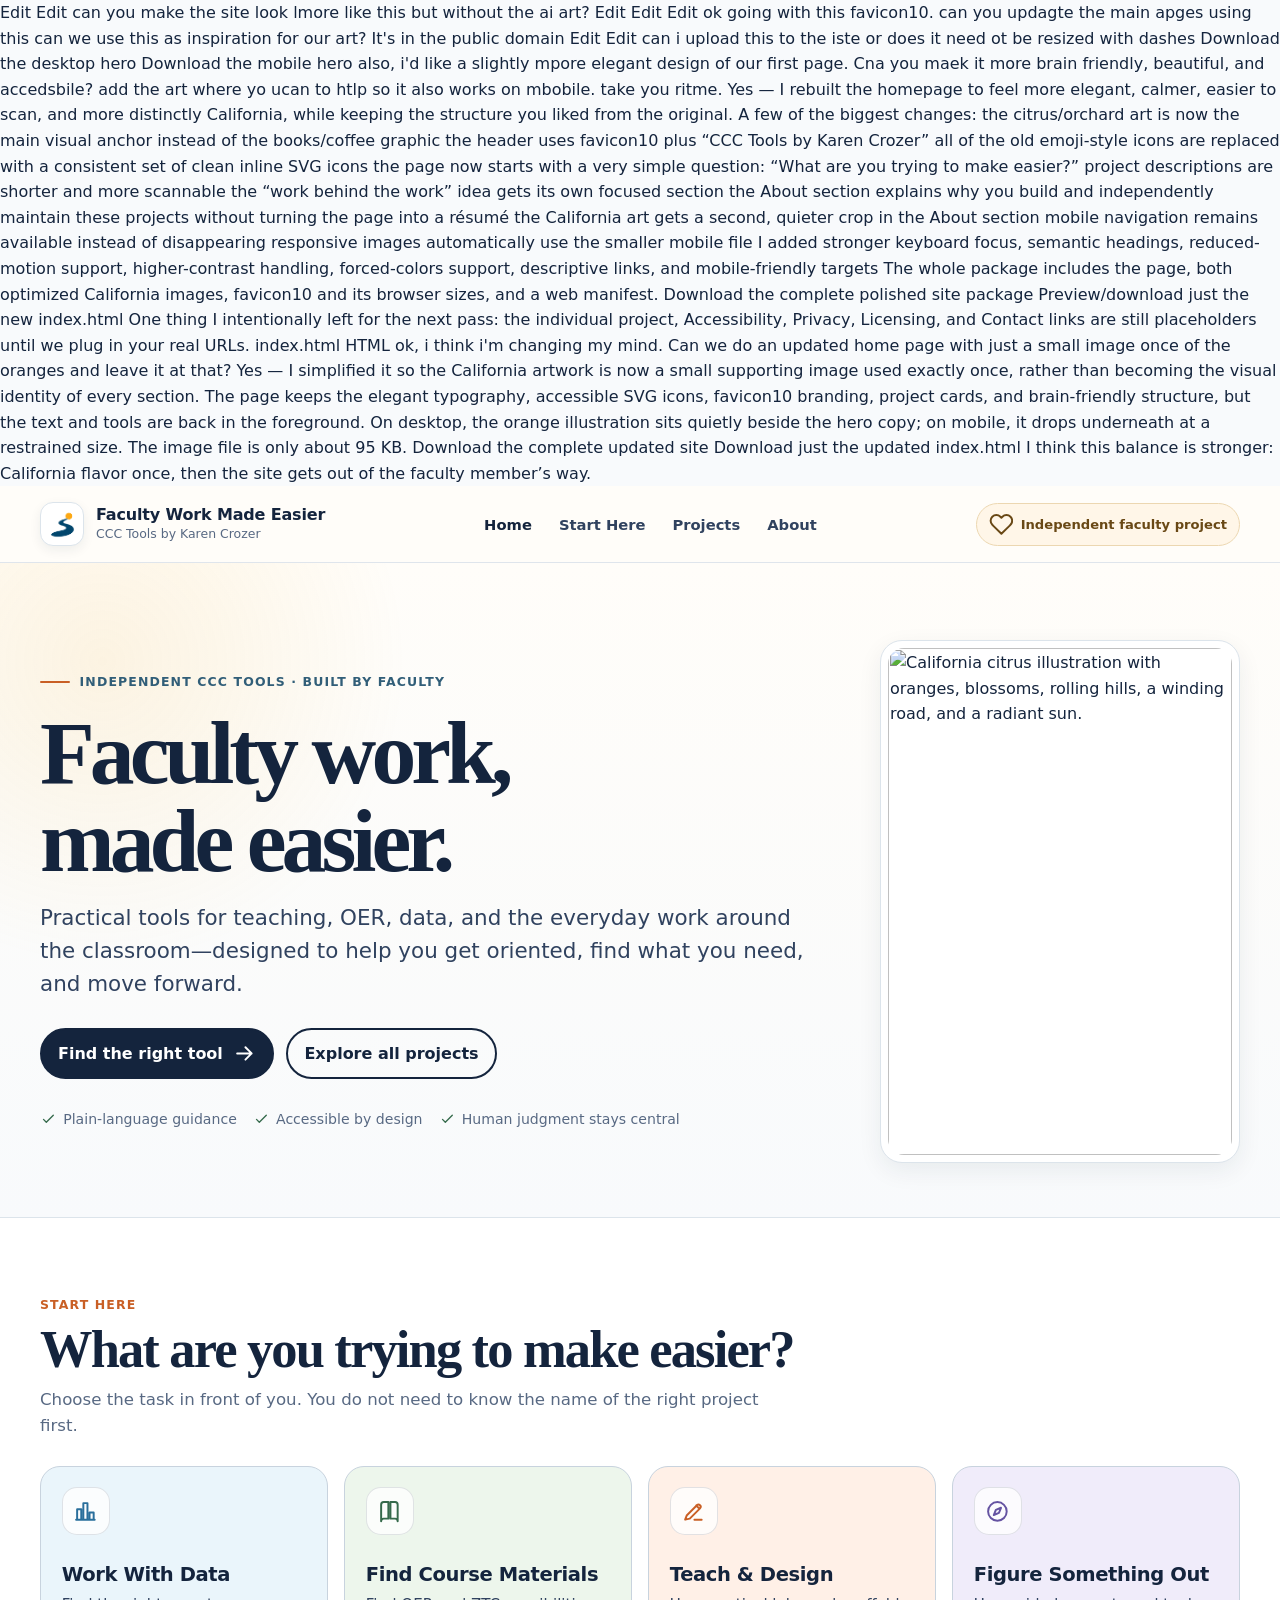
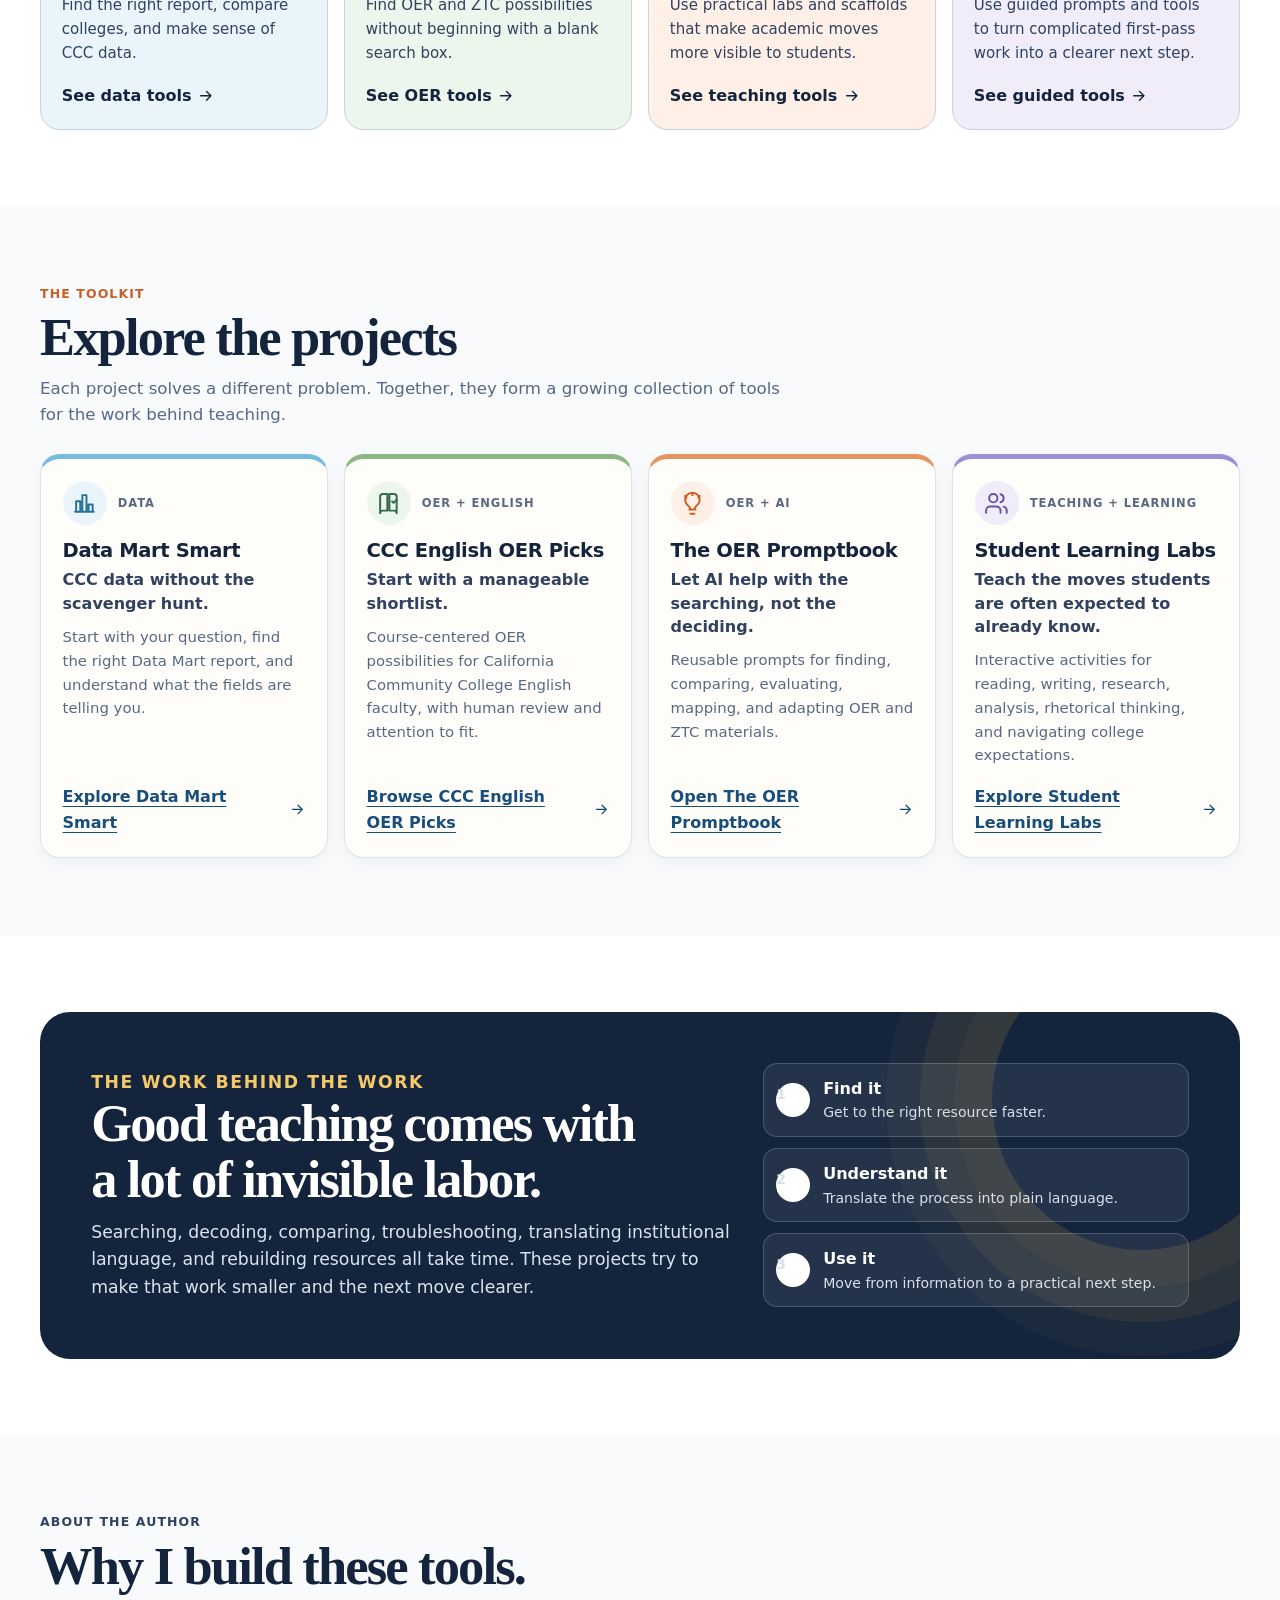
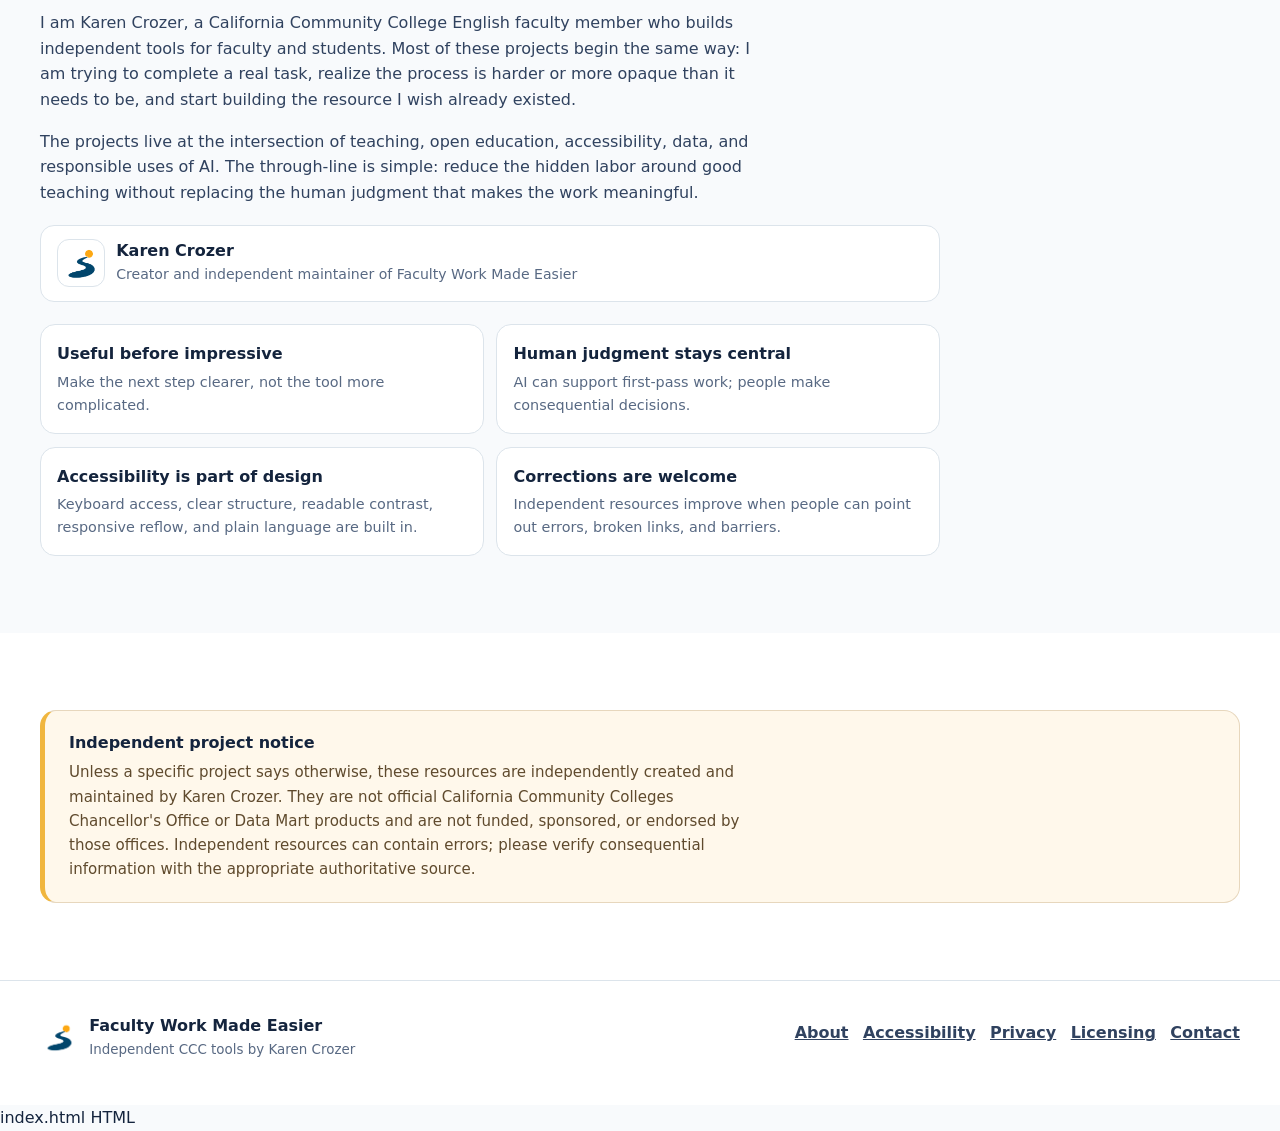
==== commit 21f3d854: "Update index.html" ====
--- a/index.html
+++ b/index.html
@@ -1,3 +1,59 @@
+Edit
+Edit
+can you make the site look lmore like this but without the ai art?
+Edit
+Edit
+Edit
+ok going with this favicon10. can you updagte the main apges using this
+can we use this as inspiration for our art? It's in the public domain
+Edit
+Edit
+can i upload this to the iste or does it need ot be resized with dashes
+
+Download the desktop hero
+
+Download the mobile hero 
+
+also, i'd like a slightly mpore elegant design of our first page. Cna you maek it more brain friendly, beautiful, and accedsbile? add the art where yo ucan to htlp so it also works on mbobile. take you ritme.
+
+Yes — I rebuilt the homepage to feel more elegant, calmer, easier to scan, and more distinctly California, while keeping the structure you liked from the original.
+
+A few of the biggest changes:
+
+the citrus/orchard art is now the main visual anchor instead of the books/coffee graphic
+the header uses favicon10 plus “CCC Tools by Karen Crozer”
+all of the old emoji-style icons are replaced with a consistent set of clean inline SVG icons
+the page now starts with a very simple question: “What are you trying to make easier?”
+project descriptions are shorter and more scannable
+the “work behind the work” idea gets its own focused section
+the About section explains why you build and independently maintain these projects without turning the page into a résumé
+the California art gets a second, quieter crop in the About section
+mobile navigation remains available instead of disappearing
+responsive images automatically use the smaller mobile file
+I added stronger keyboard focus, semantic headings, reduced-motion support, higher-contrast handling, forced-colors support, descriptive links, and mobile-friendly targets
+
+The whole package includes the page, both optimized California images, favicon10 and its browser sizes, and a web manifest.
+
+Download the complete polished site package
+
+Preview/download just the new index.html
+
+One thing I intentionally left for the next pass: the individual project, Accessibility, Privacy, Licensing, and Contact links are still placeholders until we plug in your real URLs.
+
+index.html
+HTML
+ok, i think i'm changing my mind. Can we do an updated home page with just a small image once of the oranges and leave it at that?
+
+Yes — I simplified it so the California artwork is now a small supporting image used exactly once, rather than becoming the visual identity of every section.
+
+The page keeps the elegant typography, accessible SVG icons, favicon10 branding, project cards, and brain-friendly structure, but the text and tools are back in the foreground. On desktop, the orange illustration sits quietly beside the hero copy; on mobile, it drops underneath at a restrained size. The image file is only about 95 KB.
+
+Download the complete updated site
+
+Download just the updated index.html
+
+I think this balance is stronger: California flavor once, then the site gets out of the faculty member’s way. 
+
 <!doctype html>
 <html lang="en">
 <head>
@@ -198,8 +254,8 @@
 
     .hero-grid {
       display: grid;
-      grid-template-columns: minmax(0, .9fr) minmax(430px, 1.1fr);
-      gap: clamp(2rem, 5vw, 4.6rem);
+      grid-template-columns: minmax(0, 1fr) minmax(260px, 360px);
+      gap: clamp(2rem, 5vw, 4rem);
       align-items: center;
     }
 
@@ -279,33 +335,25 @@
     .trust-row .icon { width: 1.05rem; height: 1.05rem; color: var(--green); }
 
     .hero-figure {
+      width: 100%;
+      max-width: 360px;
+      justify-self: end;
       margin: 0;
-      padding: 10px;
-      border-radius: var(--radius-lg);
+      padding: 7px;
+      border-radius: 22px;
       background: #ffffff;
       border: 1px solid var(--line);
-      box-shadow: var(--shadow);
+      box-shadow: var(--shadow-soft);
       overflow: hidden;
     }
 
-    .hero-figure picture,
-    .hero-figure img { width: 100%; }
     .hero-figure img {
+      width: 100%;
       aspect-ratio: 16 / 9;
       object-fit: cover;
-      border-radius: 22px;
-    }
-
-    .hero-caption {
-      display: flex;
-      align-items: center;
-      justify-content: space-between;
-      gap: 1rem;
-      padding: .8rem .55rem .35rem;
-      color: var(--muted);
-      font-size: .84rem;
-    }
-    .hero-caption strong { color: var(--ink-soft); }
+      object-position: center;
+      border-radius: 16px;
+    }
 
     /* Sections */
     section { padding: clamp(3.2rem, 6vw, 5.4rem) 0; }
@@ -527,28 +575,12 @@
     .about-section { background: var(--page); }
     .about-grid {
       display: grid;
-      grid-template-columns: minmax(300px, .8fr) minmax(0, 1.2fr);
-      gap: clamp(2rem, 5vw, 4rem);
-      align-items: center;
-    }
-    .about-art {
-      margin: 0;
-      border: 1px solid var(--line);
-      border-radius: var(--radius-lg);
-      background: #ffffff;
-      box-shadow: var(--shadow-soft);
-      overflow: hidden;
-    }
-    .about-art img {
-      width: 100%;
-      aspect-ratio: 4 / 5;
-      object-fit: cover;
-      object-position: 12% 50%;
-    }
-    .about-art figcaption {
-      padding: .75rem .9rem;
-      color: var(--muted);
-      font-size: .82rem;
+      grid-template-columns: minmax(0, 1fr);
+      gap: 1.5rem;
+      align-items: start;
+    }
+    .about-copy {
+      max-width: 900px;
     }
     .about-copy p { color: var(--ink-soft); }
     .about-copy .author-line {
@@ -623,9 +655,9 @@
     /* Responsive */
     @media (max-width: 1040px) {
       .header-note { display: none; }
-      .hero-grid { grid-template-columns: 1fr; }
+      .hero-grid { grid-template-columns: minmax(0, 1fr) minmax(240px, 320px); }
       .hero-copy { max-width: 760px; }
-      .hero-figure { max-width: 850px; }
+      .hero-figure { max-width: 320px; }
       .pathways, .project-grid { grid-template-columns: repeat(2, 1fr); }
       .mission-card { grid-template-columns: 1fr; }
     }
@@ -638,16 +670,19 @@
       .brand-copy strong { font-size: .94rem; }
       .brand-copy span { font-size: .72rem; }
       .hero { padding-top: 2.5rem; }
+      .hero-grid { grid-template-columns: 1fr; }
       h1 { font-size: clamp(3rem, 15vw, 4.8rem); }
       .hero-actions { flex-direction: column; align-items: stretch; }
       .button { width: 100%; }
-      .hero-figure { padding: 7px; border-radius: 22px; }
-      .hero-figure img { border-radius: 16px; }
-      .hero-caption { align-items: flex-start; flex-direction: column; gap: .25rem; }
+      .hero-figure {
+        width: min(100%, 360px);
+        max-width: 360px;
+        justify-self: start;
+        margin-top: .25rem;
+      }
       .pathways, .project-grid, .about-grid, .principles { grid-template-columns: 1fr; }
       .path-card { min-height: 200px; }
       .project-card { min-height: auto; }
-      .about-art img { aspect-ratio: 16 / 9; object-position: 10% 45%; }
       .footer-grid { grid-template-columns: 1fr; }
       .footer-links { justify-content: flex-start; }
     }
@@ -667,7 +702,7 @@
     }
 
     @media (forced-colors: active) {
-      .path-card, .project-card, .hero-figure, .about-art, .principle, .transparency-card { border: 1px solid CanvasText; }
+      .path-card, .project-card, .hero-figure, .principle, .transparency-card { border: 1px solid CanvasText; }
       .button { forced-color-adjust: none; }
     }
 
@@ -690,7 +725,7 @@
       header { background: rgba(14, 21, 31, .95); }
       .hero { background: radial-gradient(circle at 8% 15%, rgba(240, 182, 63, .08), transparent 19rem), linear-gradient(180deg, #111a25 0%, #0e151f 100%); }
       .start-section, .mission-section, .transparency-section, footer { background: #111923; }
-      .hero-figure, .about-art, .author-line, .principle { background: #151e2a; }
+      .hero-figure, .author-line, .principle { background: #151e2a; }
       .project-card { background: #151e2a; }
       nav a:hover { background: #1b2634; }
       .transparency-card { background: #2b2419; border-color: #5d4b2f; }
@@ -754,14 +789,9 @@
         </div>
 
         <figure class="hero-figure">
-          <picture>
-            <source media="(max-width: 760px)" srcset="california-citrus-hero-mobile.webp">
-            <img src="california-citrus-hero.webp" width="1600" height="900" fetchpriority="high" decoding="async" alt="California-inspired illustration of oranges and citrus blossoms overlooking orchards, a winding road, blue mountains, and a radiant sun.">
-          </picture>
-          <figcaption class="hero-caption">
-            <strong>California roots. Clearer paths.</strong>
-            <span>Faculty-built tools for the work behind teaching.</span>
-          </figcaption>
+          <img src="california-citrus-small.webp" width="900" height="507"
+               fetchpriority="high" decoding="async"
+               alt="California citrus illustration with oranges, blossoms, rolling hills, a winding road, and a radiant sun.">
         </figure>
       </div>
     </section>
@@ -889,17 +919,9 @@
 
     <section class="about-section" id="about" aria-labelledby="about-heading">
       <div class="wrap about-grid">
-        <figure class="about-art">
-          <picture>
-            <source media="(max-width: 760px)" srcset="california-citrus-hero-mobile.webp">
-            <img src="california-citrus-hero.webp" width="1600" height="900" loading="lazy" decoding="async" alt="">
-          </picture>
-          <figcaption>California-inspired artwork for a California Community College project.</figcaption>
-        </figure>
-
-        <div class="about-copy">
+<div class="about-copy">
           <p class="section-kicker">About the author</p>
-          <h2 id="about-heading">Built from real faculty problems.</h2>
+          <h2 id="about-heading">Why I build these tools.</h2>
           <p>I am Karen Crozer, a California Community College English faculty member who builds independent tools for faculty and students. Most of these projects begin the same way: I am trying to complete a real task, realize the process is harder or more opaque than it needs to be, and start building the resource I wish already existed.</p>
           <p>The projects live at the intersection of teaching, open education, accessibility, data, and responsible uses of AI. The through-line is simple: reduce the hidden labor around good teaching without replacing the human judgment that makes the work meaningful.</p>
 
@@ -945,3 +967,5 @@
   </footer>
 </body>
 </html>
+index.html
+HTML
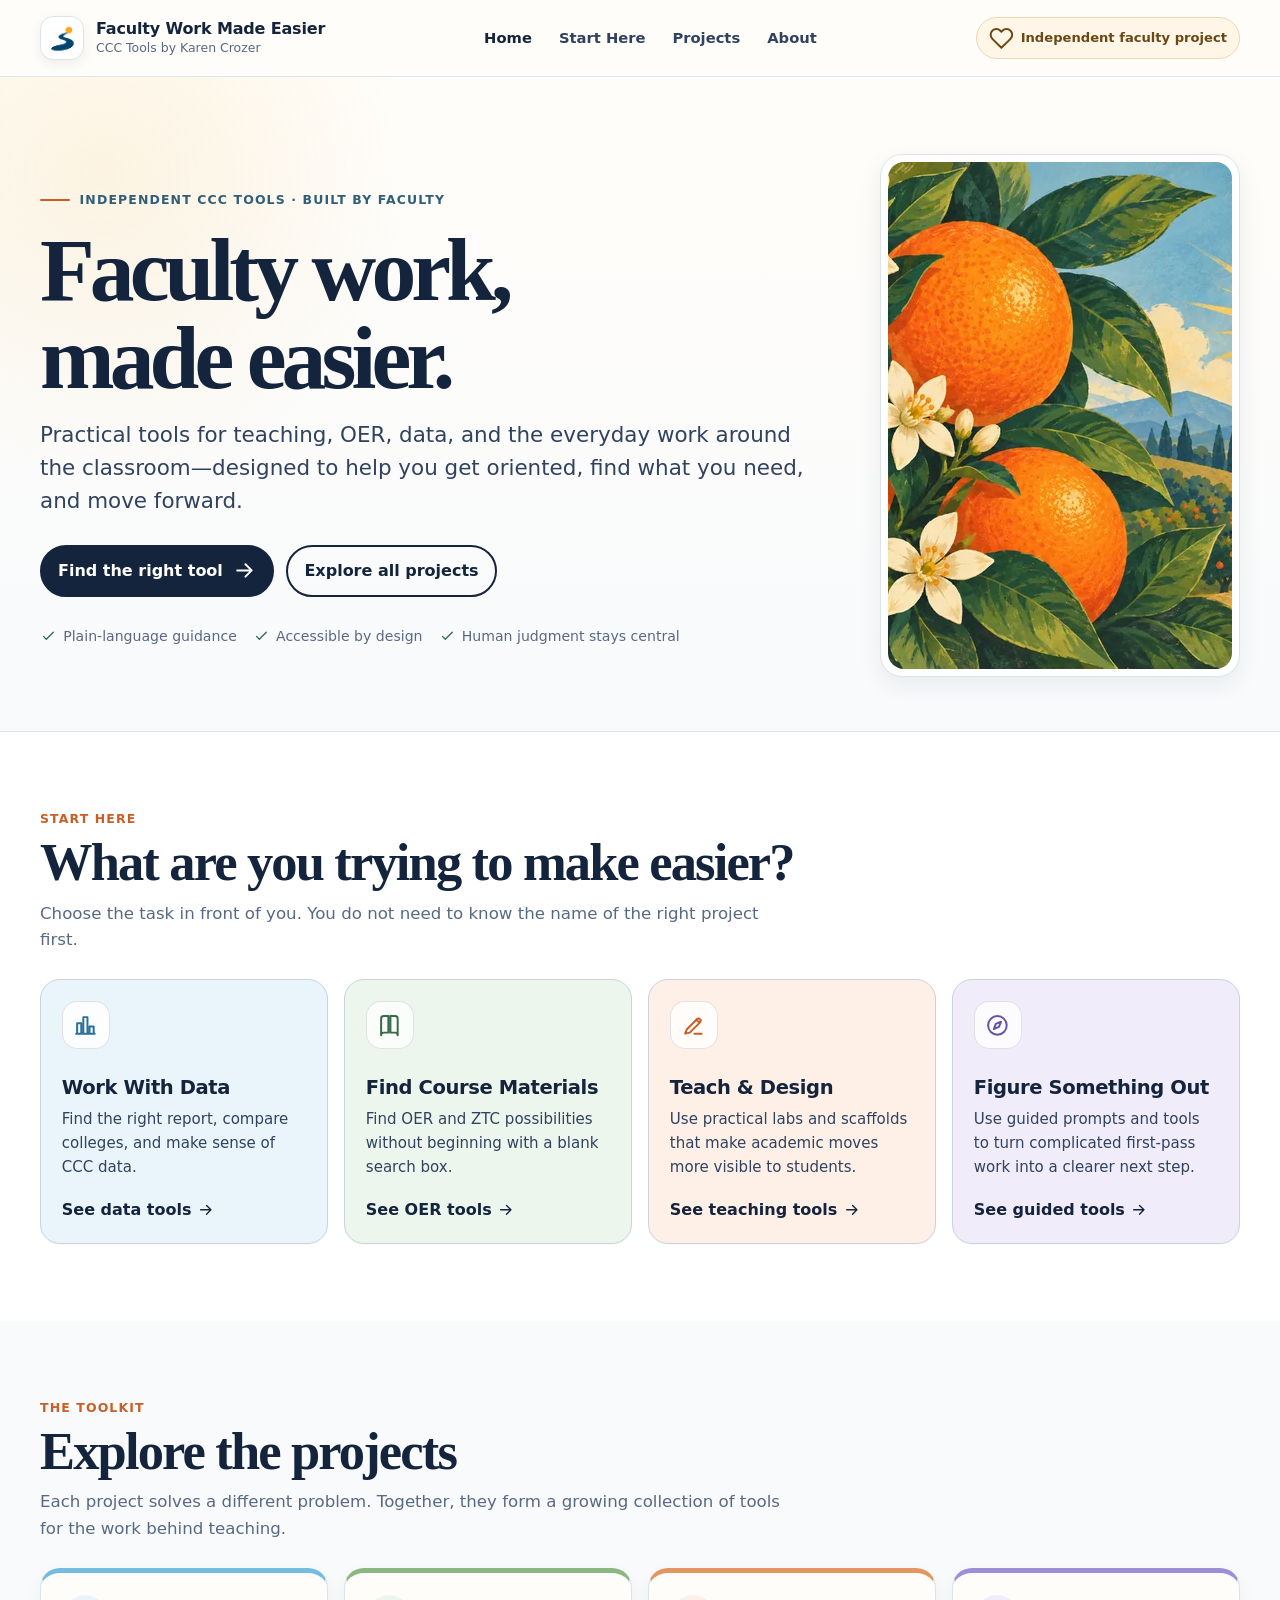
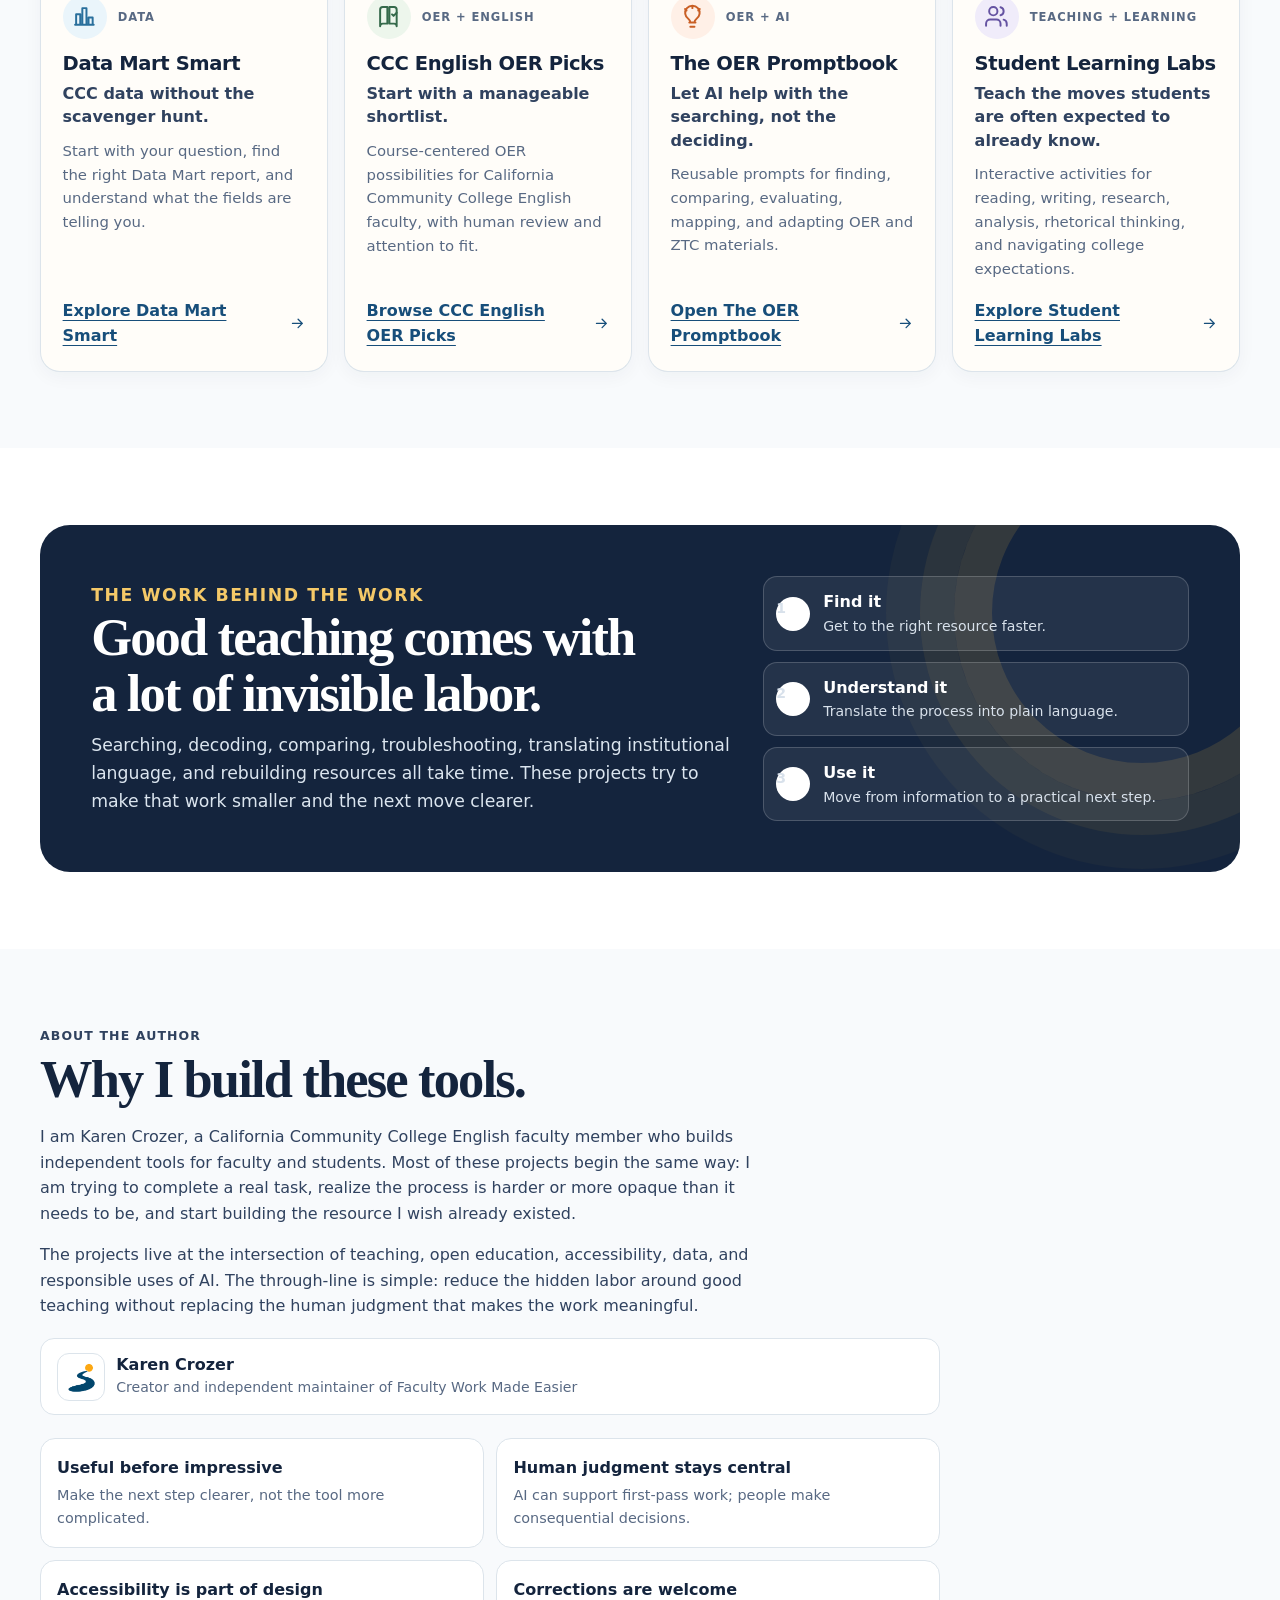
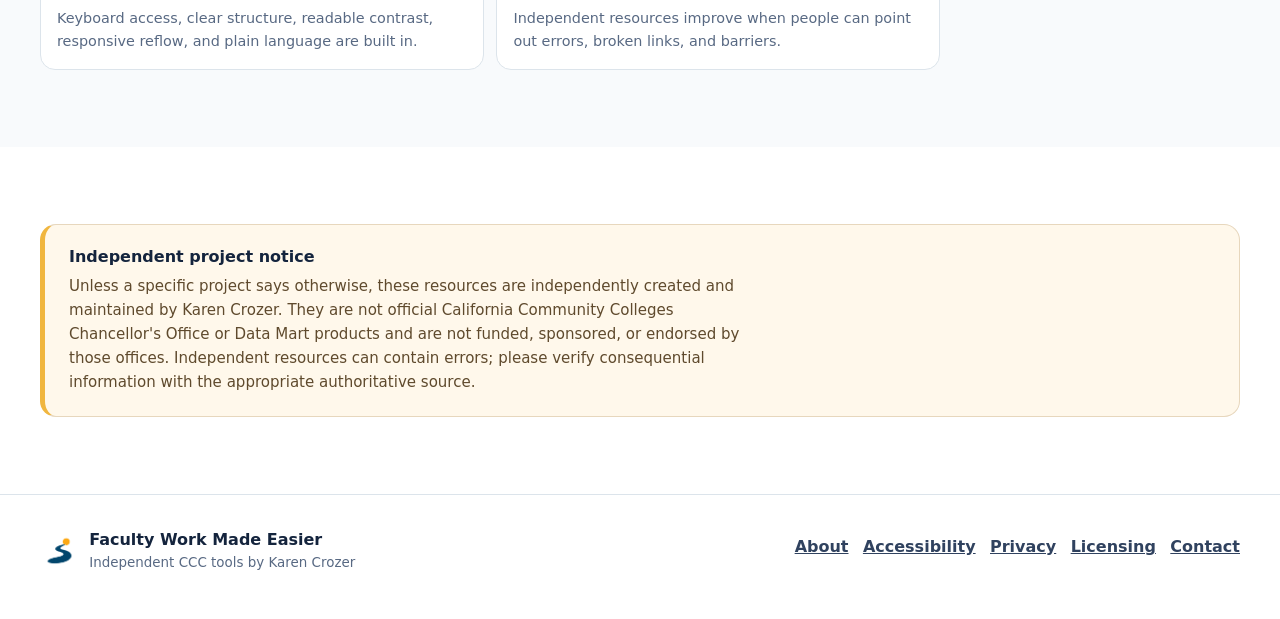
==== commit 7a66e512: "Add files via upload" ====
--- a/index.html
+++ b/index.html
@@ -1,59 +1,3 @@
-Edit
-Edit
-can you make the site look lmore like this but without the ai art?
-Edit
-Edit
-Edit
-ok going with this favicon10. can you updagte the main apges using this
-can we use this as inspiration for our art? It's in the public domain
-Edit
-Edit
-can i upload this to the iste or does it need ot be resized with dashes
-
-Download the desktop hero
-
-Download the mobile hero 
-
-also, i'd like a slightly mpore elegant design of our first page. Cna you maek it more brain friendly, beautiful, and accedsbile? add the art where yo ucan to htlp so it also works on mbobile. take you ritme.
-
-Yes — I rebuilt the homepage to feel more elegant, calmer, easier to scan, and more distinctly California, while keeping the structure you liked from the original.
-
-A few of the biggest changes:
-
-the citrus/orchard art is now the main visual anchor instead of the books/coffee graphic
-the header uses favicon10 plus “CCC Tools by Karen Crozer”
-all of the old emoji-style icons are replaced with a consistent set of clean inline SVG icons
-the page now starts with a very simple question: “What are you trying to make easier?”
-project descriptions are shorter and more scannable
-the “work behind the work” idea gets its own focused section
-the About section explains why you build and independently maintain these projects without turning the page into a résumé
-the California art gets a second, quieter crop in the About section
-mobile navigation remains available instead of disappearing
-responsive images automatically use the smaller mobile file
-I added stronger keyboard focus, semantic headings, reduced-motion support, higher-contrast handling, forced-colors support, descriptive links, and mobile-friendly targets
-
-The whole package includes the page, both optimized California images, favicon10 and its browser sizes, and a web manifest.
-
-Download the complete polished site package
-
-Preview/download just the new index.html
-
-One thing I intentionally left for the next pass: the individual project, Accessibility, Privacy, Licensing, and Contact links are still placeholders until we plug in your real URLs.
-
-index.html
-HTML
-ok, i think i'm changing my mind. Can we do an updated home page with just a small image once of the oranges and leave it at that?
-
-Yes — I simplified it so the California artwork is now a small supporting image used exactly once, rather than becoming the visual identity of every section.
-
-The page keeps the elegant typography, accessible SVG icons, favicon10 branding, project cards, and brain-friendly structure, but the text and tools are back in the foreground. On desktop, the orange illustration sits quietly beside the hero copy; on mobile, it drops underneath at a restrained size. The image file is only about 95 KB.
-
-Download the complete updated site
-
-Download just the updated index.html
-
-I think this balance is stronger: California flavor once, then the site gets out of the faculty member’s way. 
-
 <!doctype html>
 <html lang="en">
 <head>
@@ -967,5 +911,3 @@
   </footer>
 </body>
 </html>
-index.html
-HTML
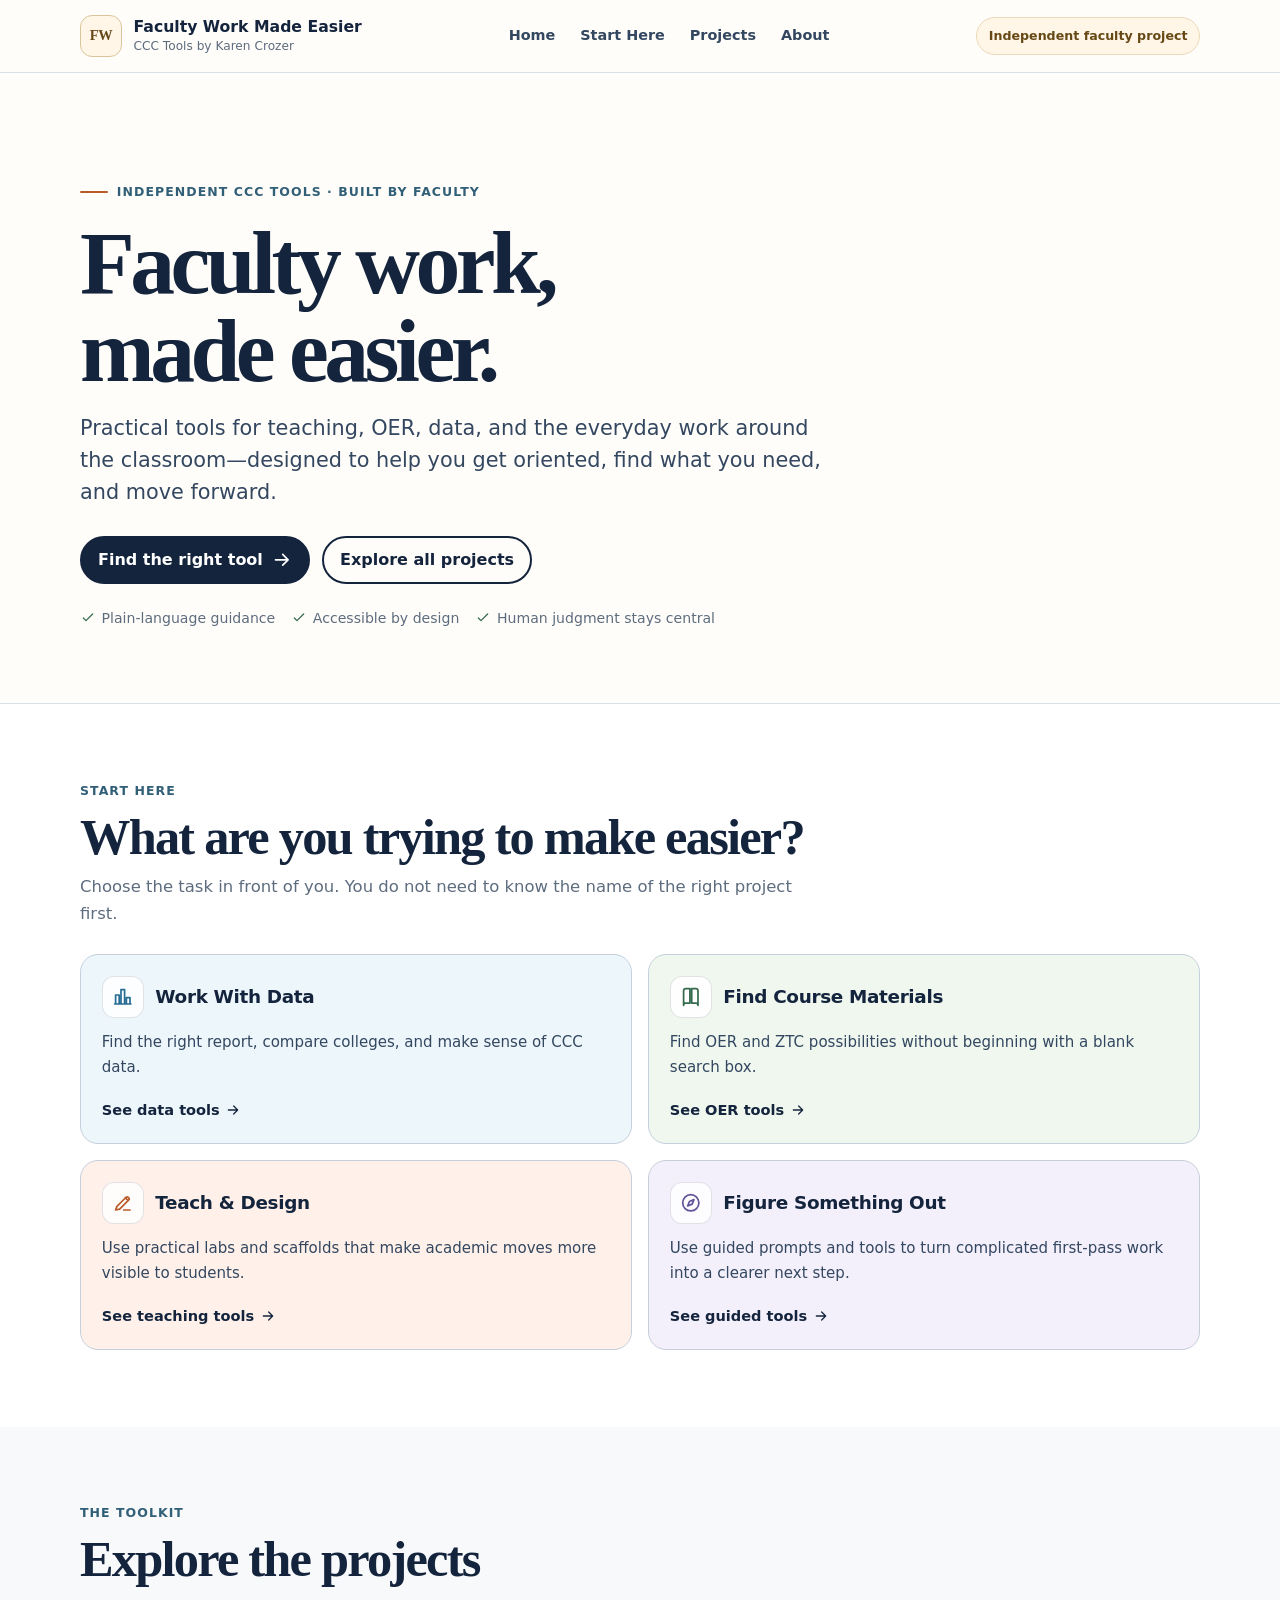
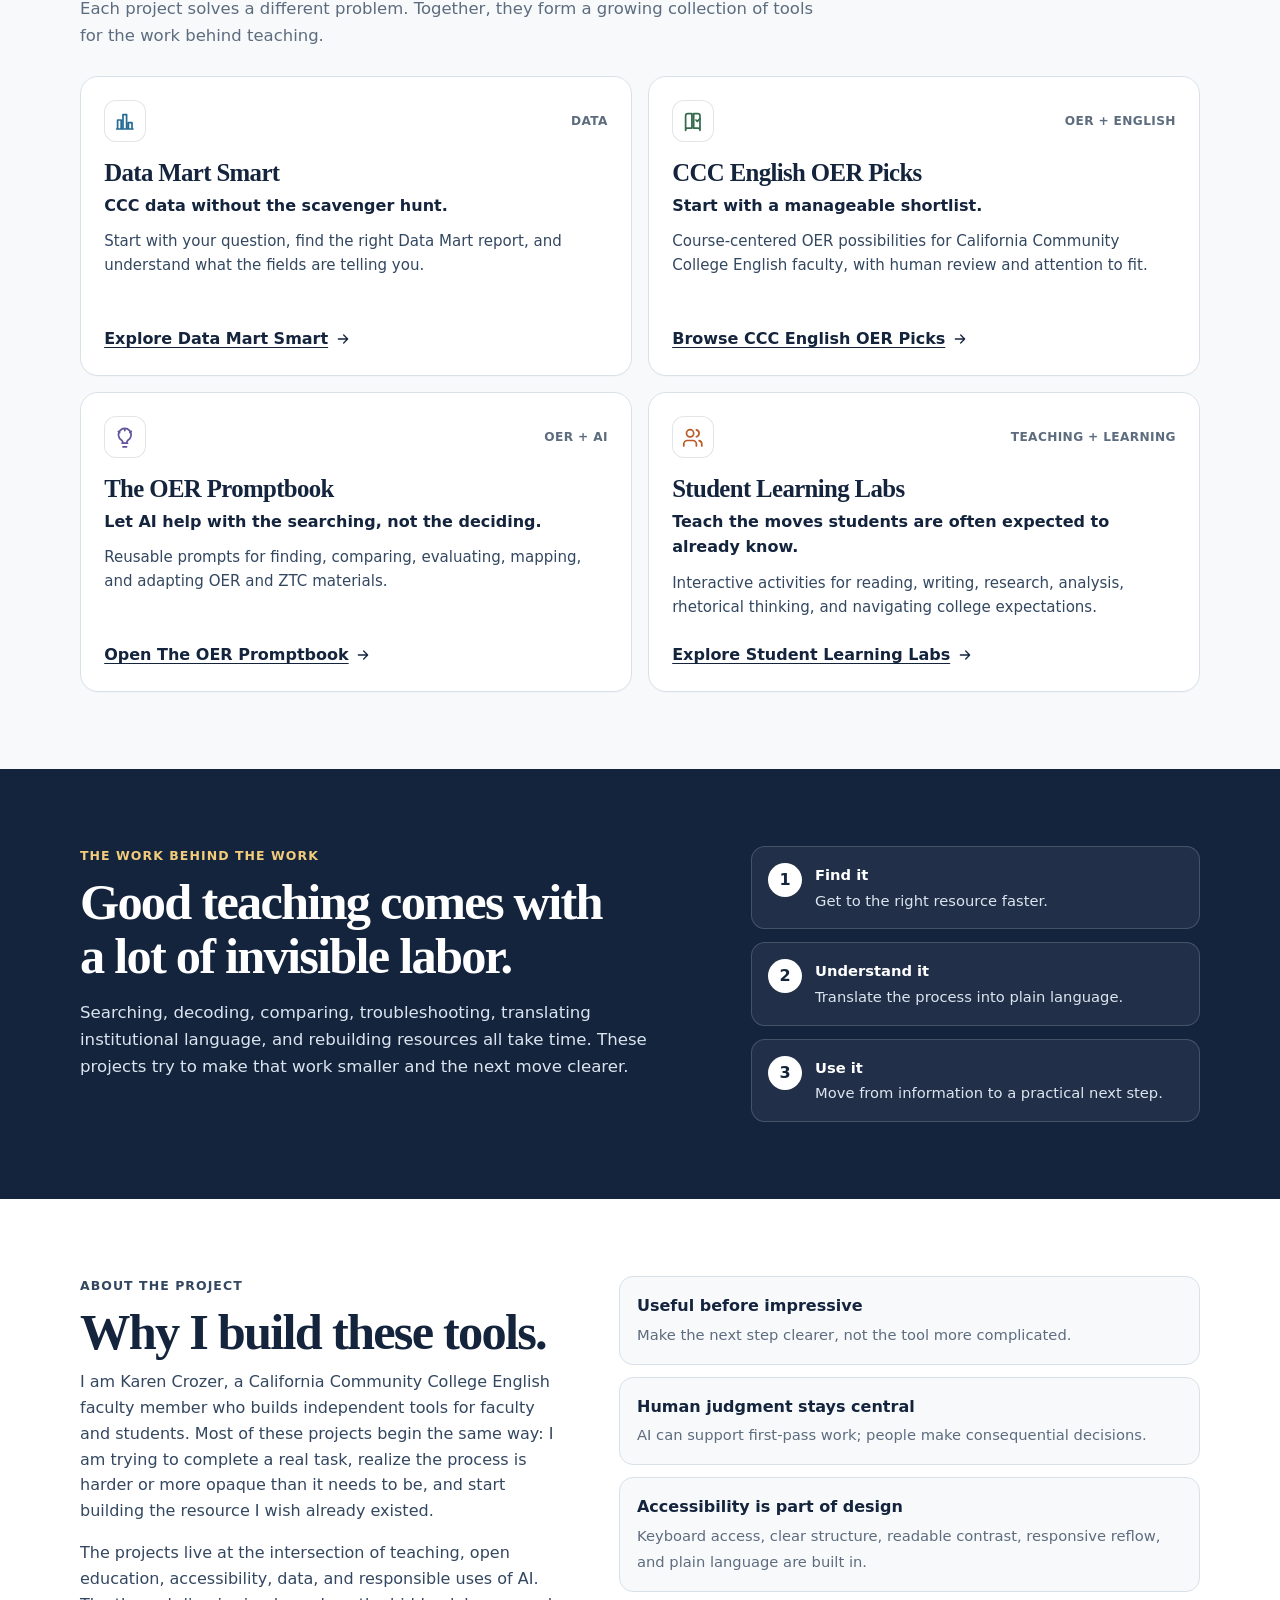
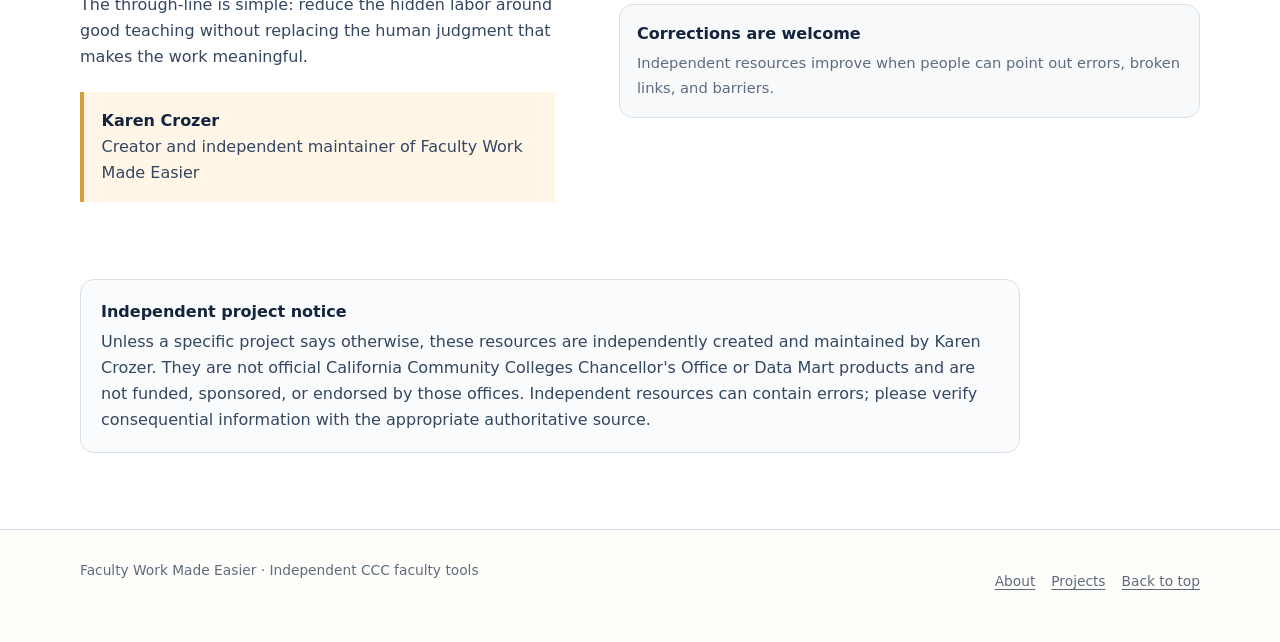
==== commit 933d3433: "Add files via upload" ====
--- a/index.html
+++ b/index.html
@@ -3,8 +3,8 @@
 <head>
   <meta charset="utf-8">
   <meta name="viewport" content="width=device-width, initial-scale=1">
-  <meta name="description" content="Faculty Work Made Easier: independent, faculty-built CCC tools for teaching, OER, data, and the work around the classroom.">
-  <meta name="theme-color" content="#fffaf3">
+  <meta name="description" content="Faculty Work Made Easier: independent, faculty-built tools for California Community College faculty.">
+  <meta name="theme-color" content="#fffdf9">
   <meta name="color-scheme" content="light dark">
   <title>Faculty Work Made Easier | CCC Tools by Karen Crozer</title>
 
@@ -17,47 +17,45 @@
   <style>
     :root {
       --ink: #14243d;
-      --ink-soft: #30425f;
-      --muted: #586983;
+      --ink-soft: #334760;
+      --muted: #5d6c7e;
+      --page: #f7f9fb;
       --paper: #fffdf9;
-      --page: #f8fafc;
-      --line: #dce4eb;
-      --line-strong: #c8d3de;
-      --cream: #fff6e8;
-      --sun: #f0b63f;
-      --orange: #c95f25;
-      --green: #356a4b;
-      --blue: #296f9c;
-      --violet: #6553a2;
-      --blue-wash: #eaf5fb;
-      --green-wash: #edf6ec;
-      --orange-wash: #fff0e7;
-      --violet-wash: #f0ecfa;
+      --white: #ffffff;
+      --line: #d9e1e8;
+      --line-strong: #c5d0db;
+      --cream: #fff6e7;
+      --blue-wash: #edf6fb;
+      --green-wash: #eff7ef;
+      --peach-wash: #fff1e9;
+      --violet-wash: #f3effb;
+      --blue: #256b94;
+      --green: #356b4d;
+      --orange: #b95b29;
+      --violet: #62529a;
       --focus: #005fcc;
-      --shadow: 0 16px 48px rgba(20, 36, 61, .09);
-      --shadow-soft: 0 8px 24px rgba(20, 36, 61, .07);
-      --radius-lg: 30px;
-      --radius-md: 20px;
-      --radius-sm: 14px;
-      --max: 1200px;
+      --shadow-soft: 0 8px 26px rgba(20, 36, 61, .07);
+      --radius: 18px;
+      --max: 1120px;
     }
 
     * { box-sizing: border-box; }
+
     html { scroll-behavior: smooth; }
+
     body {
       margin: 0;
       color: var(--ink);
       background: var(--page);
       font-family: Inter, ui-sans-serif, system-ui, -apple-system, BlinkMacSystemFont, "Segoe UI", sans-serif;
       font-size: 1rem;
-      line-height: 1.6;
+      line-height: 1.62;
+      -webkit-font-smoothing: antialiased;
       text-rendering: optimizeLegibility;
-      -webkit-font-smoothing: antialiased;
-    }
-
-    img { max-width: 100%; display: block; }
+    }
+
     a { color: inherit; }
-    p { max-width: 72ch; }
+    p { max-width: 70ch; }
 
     a:focus-visible,
     button:focus-visible {
@@ -69,15 +67,16 @@
     .skip-link {
       position: fixed;
       left: 1rem;
-      top: -6rem;
-      z-index: 9999;
-      padding: .8rem 1rem;
-      background: #ffffff;
-      color: #000000;
-      border: 2px solid #000000;
+      top: -7rem;
+      z-index: 1000;
+      padding: .75rem 1rem;
+      background: #fff;
+      color: #000;
+      border: 2px solid #000;
       border-radius: 8px;
       font-weight: 800;
     }
+
     .skip-link:focus { top: 1rem; }
 
     .wrap {
@@ -86,8 +85,8 @@
     }
 
     .icon {
-      width: 1.55rem;
-      height: 1.55rem;
+      width: 1.35rem;
+      height: 1.35rem;
       flex: 0 0 auto;
       stroke: currentColor;
       stroke-width: 1.9;
@@ -96,155 +95,162 @@
       stroke-linejoin: round;
     }
 
-    /* Header */
     header {
       position: sticky;
       top: 0;
       z-index: 50;
-      border-bottom: 1px solid rgba(220, 228, 235, .9);
-      background: rgba(255, 253, 249, .95);
-      backdrop-filter: blur(14px);
+      background: rgba(255, 253, 249, .97);
+      border-bottom: 1px solid var(--line);
+      backdrop-filter: blur(12px);
     }
 
     .site-nav {
-      min-height: 76px;
+      min-height: 72px;
       display: flex;
       align-items: center;
       justify-content: space-between;
-      gap: 1.2rem;
+      gap: 1rem;
     }
 
     .brand {
+      display: flex;
+      align-items: center;
+      gap: .72rem;
       min-width: 0;
-      display: flex;
-      align-items: center;
-      gap: .75rem;
       text-decoration: none;
     }
 
     .brand-mark {
-      width: 44px;
-      height: 44px;
-      flex: 0 0 44px;
-      padding: 3px;
-      border-radius: 13px;
-      background: #ffffff;
-      border: 1px solid var(--line);
-      box-shadow: 0 4px 12px rgba(20, 36, 61, .07);
-    }
-
-    .brand-mark img { width: 100%; height: 100%; object-fit: contain; }
-    .brand-copy { min-width: 0; }
+      width: 42px;
+      height: 42px;
+      display: grid;
+      place-items: center;
+      flex: 0 0 42px;
+      border: 1px solid #d8c59b;
+      border-radius: 12px;
+      background: var(--cream);
+      color: #674919;
+      font-family: Georgia, "Times New Roman", serif;
+      font-size: .9rem;
+      font-weight: 800;
+      letter-spacing: -.02em;
+    }
+
+    .brand-copy strong,
+    .brand-copy span { display: block; }
+
     .brand-copy strong {
-      display: block;
-      font-size: 1rem;
-      line-height: 1.15;
-      letter-spacing: -.01em;
-    }
+      font-size: .98rem;
+      line-height: 1.18;
+    }
+
     .brand-copy span {
-      display: block;
-      margin-top: .18rem;
+      margin-top: .15rem;
       color: var(--muted);
-      font-size: .78rem;
+      font-size: .76rem;
       line-height: 1.2;
     }
 
     nav ul {
       display: flex;
       align-items: center;
-      gap: .25rem;
-      list-style: none;
+      gap: .2rem;
       margin: 0;
       padding: 0;
+      list-style: none;
     }
 
     nav a {
       min-height: 44px;
       display: inline-flex;
       align-items: center;
-      padding: .55rem .72rem;
+      padding: .5rem .68rem;
       border-radius: 10px;
+      color: var(--ink-soft);
       text-decoration: none;
-      font-size: .92rem;
-      font-weight: 720;
-      color: var(--ink-soft);
-    }
-    nav a:hover { background: #edf2f6; color: var(--ink); }
-    nav a[aria-current="page"] { color: var(--ink); }
-
-    .header-note {
-      min-height: 40px;
+      font-size: .9rem;
+      font-weight: 750;
+    }
+
+    nav a:hover { background: #eef2f5; }
+
+    .independent {
       display: inline-flex;
       align-items: center;
-      gap: .45rem;
-      padding: .5rem .75rem;
+      min-height: 38px;
+      padding: .45rem .72rem;
+      border: 1px solid #ead9b7;
       border-radius: 999px;
       background: var(--cream);
-      color: #694815;
-      border: 1px solid #ecd7b1;
-      font-size: .82rem;
+      color: #664814;
+      font-size: .79rem;
       font-weight: 800;
       white-space: nowrap;
     }
 
-    /* Hero */
     .hero {
-      padding: clamp(2.8rem, 6vw, 5.5rem) 0 3.4rem;
-      background:
-        radial-gradient(circle at 8% 15%, rgba(240, 182, 63, .13), transparent 19rem),
-        linear-gradient(180deg, #fffdf9 0%, #f8fafc 100%);
+      padding: clamp(3.5rem, 8vw, 6.7rem) 0 clamp(3rem, 6vw, 4.6rem);
+      background: var(--paper);
       border-bottom: 1px solid var(--line);
     }
 
-    .hero-grid {
-      display: grid;
-      grid-template-columns: minmax(0, 1fr) minmax(260px, 360px);
-      gap: clamp(2rem, 5vw, 4rem);
-      align-items: center;
+    .hero-inner {
+      max-width: 900px;
+    }
+
+    .eyebrow,
+    .section-kicker {
+      margin: 0 0 .55rem;
+      color: #315f78;
+      font-size: .78rem;
+      font-weight: 850;
+      letter-spacing: .085em;
+      text-transform: uppercase;
     }
 
     .eyebrow {
       display: inline-flex;
       align-items: center;
-      gap: .6rem;
-      margin-bottom: 1.05rem;
-      color: #315e78;
-      font-size: .78rem;
-      font-weight: 850;
-      letter-spacing: .09em;
-      text-transform: uppercase;
-    }
+      gap: .55rem;
+      margin-bottom: 1rem;
+    }
+
     .eyebrow::before {
       content: "";
-      width: 30px;
+      width: 28px;
       height: 2px;
       border-radius: 99px;
       background: var(--orange);
     }
 
-    h1, h2, h3 { margin-top: 0; color: var(--ink); }
+    h1, h2, h3 {
+      margin-top: 0;
+      color: var(--ink);
+    }
+
     h1 {
-      max-width: 10.5ch;
+      max-width: 11ch;
       margin-bottom: 1rem;
       font-family: Georgia, "Times New Roman", serif;
-      font-size: clamp(3.45rem, 7vw, 6.6rem);
-      line-height: .98;
-      letter-spacing: -.055em;
+      font-size: clamp(3.15rem, 7vw, 5.75rem);
+      line-height: .99;
+      letter-spacing: -.05em;
       text-wrap: balance;
     }
 
     .hero-lede {
-      margin: 0 0 1.5rem;
+      max-width: 760px;
+      margin: 0;
       color: var(--ink-soft);
-      font-size: clamp(1.12rem, 2vw, 1.34rem);
+      font-size: clamp(1.1rem, 2vw, 1.3rem);
       line-height: 1.55;
     }
 
     .hero-actions {
       display: flex;
       flex-wrap: wrap;
-      gap: .75rem;
-      margin: 1.7rem 0 1.8rem;
+      gap: .72rem;
+      margin: 1.7rem 0 1.4rem;
     }
 
     .button {
@@ -252,441 +258,513 @@
       display: inline-flex;
       align-items: center;
       justify-content: center;
-      gap: .55rem;
+      gap: .5rem;
       padding: .72rem 1rem;
       border: 2px solid var(--ink);
       border-radius: 999px;
       background: var(--ink);
-      color: #ffffff;
+      color: #fff;
       text-decoration: none;
       font-weight: 800;
       line-height: 1.2;
     }
-    .button:hover { transform: translateY(-1px); box-shadow: var(--shadow-soft); }
-    .button.secondary { background: transparent; color: var(--ink); }
+
+    .button.secondary {
+      background: transparent;
+      color: var(--ink);
+    }
+
+    .button:hover { box-shadow: var(--shadow-soft); }
 
     .trust-row {
       display: flex;
       flex-wrap: wrap;
-      gap: .7rem 1rem;
+      gap: .6rem 1rem;
       margin: 0;
       padding: 0;
       list-style: none;
       color: var(--muted);
       font-size: .88rem;
     }
-    .trust-row li { display: flex; align-items: center; gap: .4rem; }
-    .trust-row .icon { width: 1.05rem; height: 1.05rem; color: var(--green); }
-
-    .hero-figure {
-      width: 100%;
-      max-width: 360px;
-      justify-self: end;
-      margin: 0;
-      padding: 7px;
-      border-radius: 22px;
-      background: #ffffff;
-      border: 1px solid var(--line);
-      box-shadow: var(--shadow-soft);
-      overflow: hidden;
-    }
-
-    .hero-figure img {
-      width: 100%;
-      aspect-ratio: 16 / 9;
-      object-fit: cover;
-      object-position: center;
-      border-radius: 16px;
-    }
-
-    /* Sections */
-    section { padding: clamp(3.2rem, 6vw, 5.4rem) 0; }
-    .section-intro { margin-bottom: 1.6rem; }
-    .section-kicker {
-      margin: 0 0 .4rem;
-      color: var(--orange);
-      font-size: .78rem;
-      font-weight: 850;
-      letter-spacing: .09em;
-      text-transform: uppercase;
-    }
+
+    .trust-row li {
+      display: inline-flex;
+      align-items: center;
+      gap: .35rem;
+    }
+
+    .trust-row .icon {
+      width: 1rem;
+      height: 1rem;
+      color: var(--green);
+    }
+
+    section {
+      padding: clamp(3.3rem, 6vw, 5.4rem) 0;
+    }
+
+    .section-intro {
+      max-width: 780px;
+      margin-bottom: 1.65rem;
+    }
+
     h2 {
       margin-bottom: .6rem;
       font-family: Georgia, "Times New Roman", serif;
-      font-size: clamp(2rem, 4.1vw, 3.3rem);
-      line-height: 1.06;
+      font-size: clamp(2rem, 4vw, 3.15rem);
+      line-height: 1.08;
       letter-spacing: -.035em;
       text-wrap: balance;
     }
+
     .section-intro > p:last-child {
       margin: 0;
       color: var(--muted);
-      font-size: 1.04rem;
-    }
-
-    /* Start here */
-    .start-section { background: #ffffff; }
+      font-size: 1.03rem;
+    }
+
+    .start-section {
+      background: #fff;
+    }
+
     .pathways {
       display: grid;
-      grid-template-columns: repeat(4, 1fr);
+      grid-template-columns: repeat(2, minmax(0, 1fr));
       gap: 1rem;
     }
 
     .path-card {
-      min-height: 230px;
+      min-height: 190px;
       display: flex;
       flex-direction: column;
       padding: 1.3rem;
       border: 1px solid var(--line-strong);
-      border-radius: var(--radius-md);
+      border-radius: var(--radius);
       text-decoration: none;
-      box-shadow: 0 1px 0 rgba(20, 36, 61, .02);
       transition: transform .16s ease, box-shadow .16s ease, border-color .16s ease;
     }
+
     .path-card:hover {
-      transform: translateY(-3px);
-      border-color: #aebdcc;
+      transform: translateY(-2px);
+      border-color: #aebdca;
       box-shadow: var(--shadow-soft);
     }
+
     .path-card.data { background: var(--blue-wash); }
     .path-card.oer { background: var(--green-wash); }
-    .path-card.teach { background: var(--orange-wash); }
+    .path-card.teach { background: var(--peach-wash); }
     .path-card.guide { background: var(--violet-wash); }
 
-    .path-icon {
-      width: 48px;
-      height: 48px;
+    .path-top {
+      display: flex;
+      align-items: center;
+      gap: .72rem;
+      margin-bottom: .8rem;
+    }
+
+    .path-icon,
+    .project-icon {
+      width: 42px;
+      height: 42px;
       display: grid;
       place-items: center;
-      margin-bottom: 1.7rem;
-      border: 1px solid rgba(20, 36, 61, .12);
-      border-radius: 15px;
-      background: rgba(255, 255, 255, .78);
-    }
-    .data .path-icon { color: var(--blue); }
-    .oer .path-icon { color: var(--green); }
-    .teach .path-icon { color: var(--orange); }
-    .guide .path-icon { color: var(--violet); }
+      flex: 0 0 auto;
+      border: 1px solid rgba(20,36,61,.12);
+      border-radius: 12px;
+      background: rgba(255,255,255,.84);
+    }
+
+    .data .path-icon, .project-card.data .project-icon { color: var(--blue); }
+    .oer .path-icon, .project-card.oer .project-icon { color: var(--green); }
+    .teach .path-icon, .project-card.labs .project-icon { color: var(--orange); }
+    .guide .path-icon, .project-card.ai .project-icon { color: var(--violet); }
 
     .path-card h3 {
-      margin-bottom: .45rem;
-      font-size: 1.22rem;
-      line-height: 1.2;
-      letter-spacing: -.02em;
-    }
-    .path-card p { margin: 0; color: var(--ink-soft); font-size: .94rem; }
-    .path-card .card-arrow {
+      margin: 0;
+      font-size: 1.15rem;
+      line-height: 1.25;
+      letter-spacing: -.018em;
+    }
+
+    .path-card p {
+      margin: 0;
+      color: var(--ink-soft);
+      font-size: .94rem;
+    }
+
+    .card-arrow {
+      margin-top: auto;
+      padding-top: 1rem;
+      display: inline-flex;
+      align-items: center;
+      gap: .35rem;
+      font-size: .91rem;
+      font-weight: 820;
+    }
+
+    .card-arrow .icon { width: 1rem; height: 1rem; }
+
+    .projects-section { background: var(--page); }
+
+    .project-grid {
+      display: grid;
+      grid-template-columns: repeat(2, minmax(0, 1fr));
+      gap: 1rem;
+    }
+
+    .project-card {
+      display: flex;
+      flex-direction: column;
+      min-height: 300px;
+      padding: 1.45rem;
+      border: 1px solid var(--line);
+      border-radius: var(--radius);
+      background: #fff;
+      box-shadow: 0 1px 0 rgba(20,36,61,.02);
+    }
+
+    .project-meta {
+      display: flex;
+      align-items: center;
+      justify-content: space-between;
+      gap: 1rem;
+      margin-bottom: 1.05rem;
+    }
+
+    .project-tag {
+      color: var(--muted);
+      font-size: .76rem;
+      font-weight: 800;
+      letter-spacing: .03em;
+      text-transform: uppercase;
+    }
+
+    .project-card h3 {
+      margin-bottom: .3rem;
+      font-family: Georgia, "Times New Roman", serif;
+      font-size: 1.55rem;
+      line-height: 1.15;
+      letter-spacing: -.025em;
+    }
+
+    .project-tagline {
+      margin: 0 0 .65rem;
+      color: var(--ink);
+      font-weight: 790;
+    }
+
+    .project-description {
+      margin: 0;
+      color: var(--ink-soft);
+      font-size: .94rem;
+    }
+
+    .project-link {
       margin-top: auto;
       padding-top: 1.1rem;
       display: inline-flex;
       align-items: center;
-      gap: .35rem;
+      gap: .4rem;
+      color: var(--ink);
       font-weight: 830;
-      color: var(--ink);
-    }
-    .card-arrow .icon { width: 1.1rem; height: 1.1rem; }
-
-    /* Project cards */
-    .projects-section { background: var(--page); }
-    .project-grid {
+      text-underline-offset: 3px;
+    }
+
+    .project-link .icon { width: 1rem; height: 1rem; }
+
+    .mission-section {
+      background: var(--ink);
+      color: #fff;
+    }
+
+    .mission-section h2 { color: #fff; }
+
+    .mission-grid {
       display: grid;
-      grid-template-columns: repeat(4, 1fr);
-      gap: 1rem;
-    }
-    .project-card {
-      min-height: 310px;
-      display: flex;
-      flex-direction: column;
-      padding: 1.35rem;
-      background: var(--paper);
-      border: 1px solid var(--line);
-      border-top-width: 5px;
-      border-radius: var(--radius-md);
-      box-shadow: 0 5px 18px rgba(20, 36, 61, .045);
-    }
-    .project-card.data { border-top-color: #75bce1; }
-    .project-card.oer { border-top-color: #8ab782; }
-    .project-card.ai { border-top-color: #e39562; }
-    .project-card.labs { border-top-color: #9c8ed7; }
-
-    .project-meta {
-      display: flex;
-      align-items: center;
-      gap: .7rem;
-      margin-bottom: .85rem;
-    }
-    .project-icon {
-      width: 44px;
-      height: 44px;
+      grid-template-columns: minmax(0, 1.15fr) minmax(300px, .85fr);
+      gap: clamp(2rem, 5vw, 4rem);
+      align-items: start;
+    }
+
+    .mission-copy p:last-child {
+      margin-bottom: 0;
+      color: #dbe5ef;
+      font-size: 1.04rem;
+    }
+
+    .mission-steps {
       display: grid;
-      place-items: center;
-      border-radius: 50%;
-    }
-    .data .project-icon { background: var(--blue-wash); color: var(--blue); }
-    .oer .project-icon { background: var(--green-wash); color: var(--green); }
-    .ai .project-icon { background: var(--orange-wash); color: var(--orange); }
-    .labs .project-icon { background: var(--violet-wash); color: var(--violet); }
-
-    .project-tag {
-      color: var(--muted);
-      font-size: .72rem;
-      font-weight: 850;
-      letter-spacing: .08em;
-      text-transform: uppercase;
-    }
-    .project-card h3 {
-      margin-bottom: .4rem;
-      font-size: 1.22rem;
-      line-height: 1.2;
-      letter-spacing: -.02em;
-    }
-    .project-tagline {
-      margin: 0 0 .7rem;
-      color: var(--ink-soft);
-      font-weight: 760;
-      line-height: 1.45;
-    }
-    .project-description {
-      margin: 0 0 1rem;
-      color: var(--muted);
-      font-size: .93rem;
-    }
-    .project-link {
-      min-height: 44px;
-      margin-top: auto;
-      display: inline-flex;
-      align-items: center;
-      gap: .38rem;
-      width: fit-content;
-      color: #174e7a;
-      font-weight: 820;
-      text-underline-offset: .25rem;
-    }
-    .project-link .icon { width: 1.05rem; height: 1.05rem; }
-
-    /* Mission */
-    .mission-section { background: #ffffff; }
-    .mission-card {
-      display: grid;
-      grid-template-columns: minmax(0, 1.2fr) minmax(280px, .8fr);
-      gap: 2rem;
-      align-items: center;
-      padding: clamp(1.8rem, 4vw, 3.2rem);
-      border-radius: var(--radius-lg);
-      background: var(--ink);
-      color: #ffffff;
-      overflow: hidden;
-      position: relative;
-    }
-    .mission-card::after {
-      content: "";
-      position: absolute;
-      right: -90px;
-      top: -100px;
-      width: 300px;
-      height: 300px;
-      border: 38px solid rgba(240, 182, 63, .14);
-      border-radius: 50%;
-      box-shadow: 0 0 0 34px rgba(240, 182, 63, .07), 0 0 0 68px rgba(240, 182, 63, .035);
-    }
-    .mission-copy { position: relative; z-index: 1; }
-    .mission-card h2 { color: #ffffff; margin-bottom: .7rem; }
-    .mission-card p { margin: 0; color: #dbe5ef; font-size: 1.08rem; }
-    .mission-steps {
-      position: relative;
-      z-index: 1;
-      display: grid;
-      gap: .7rem;
-    }
+      gap: .8rem;
+    }
+
     .mission-step {
       display: grid;
       grid-template-columns: 34px 1fr;
       gap: .8rem;
-      align-items: center;
-      padding: .75rem .8rem;
-      border: 1px solid rgba(255, 255, 255, .18);
+      align-items: start;
+      padding: 1rem;
+      border: 1px solid rgba(255,255,255,.17);
       border-radius: 14px;
-      background: rgba(255, 255, 255, .07);
-    }
-    .mission-step strong { display: block; color: #ffffff; }
-    .mission-step span { display: block; color: #d8e1eb; font-size: .88rem; }
+      background: rgba(255,255,255,.06);
+    }
+
     .step-number {
-      width: 34px; height: 34px; display: grid; place-items: center;
-      border-radius: 50%; background: #ffffff; color: var(--ink); font-weight: 900;
-    }
-
-    /* About */
-    .about-section { background: var(--page); }
+      width: 34px;
+      height: 34px;
+      display: grid;
+      place-items: center;
+      border-radius: 50%;
+      background: #fff;
+      color: var(--ink);
+      font-weight: 900;
+    }
+
+    .mission-step strong {
+      display: block;
+      margin-bottom: .12rem;
+      color: #fff;
+    }
+
+    .mission-step span:last-child {
+      color: #dbe5ef;
+      font-size: .92rem;
+    }
+
+    .about-section { background: #fff; }
+
     .about-grid {
       display: grid;
-      grid-template-columns: minmax(0, 1fr);
-      gap: 1.5rem;
+      grid-template-columns: minmax(0, .9fr) minmax(0, 1.1fr);
+      gap: clamp(2rem, 5vw, 4rem);
       align-items: start;
     }
-    .about-copy {
-      max-width: 900px;
-    }
-    .about-copy p { color: var(--ink-soft); }
-    .about-copy .author-line {
-      display: flex;
-      align-items: center;
-      gap: .7rem;
-      margin: 1.2rem 0;
-      padding: .85rem 1rem;
+
+    .about-copy p {
+      margin-top: 0;
+      color: var(--ink-soft);
+    }
+
+    .author-note {
+      margin-top: 1.4rem;
+      padding: 1rem 1.1rem;
+      border-left: 4px solid #d2a13e;
+      background: var(--cream);
+      color: var(--ink-soft);
+    }
+
+    .author-note strong {
+      display: block;
+      color: var(--ink);
+    }
+
+    .principles {
+      display: grid;
+      gap: .75rem;
+    }
+
+    .principle {
+      padding: 1rem 1.05rem;
       border: 1px solid var(--line);
       border-radius: 14px;
-      background: #ffffff;
-    }
-    .author-line img {
-      width: 48px;
-      height: 48px;
-      object-fit: contain;
-      padding: 2px;
-      border-radius: 12px;
-      background: #ffffff;
+      background: var(--page);
+    }
+
+    .principle strong {
+      display: block;
+      margin-bottom: .18rem;
+    }
+
+    .principle span {
+      color: var(--muted);
+      font-size: .92rem;
+    }
+
+    .transparency-section {
+      padding-top: 0;
+      background: #fff;
+    }
+
+    .notice {
+      max-width: 940px;
+      padding: 1.2rem 1.25rem;
       border: 1px solid var(--line);
-    }
-    .author-line strong { display: block; line-height: 1.2; }
-    .author-line span { display: block; margin-top: .15rem; color: var(--muted); font-size: .88rem; }
-
-    .principles {
-      display: grid;
-      grid-template-columns: repeat(2, 1fr);
-      gap: .8rem;
-      margin-top: 1.4rem;
-    }
-    .principle {
-      padding: 1rem;
-      border: 1px solid var(--line);
-      border-radius: 15px;
-      background: #ffffff;
-    }
-    .principle strong { display: block; margin-bottom: .25rem; }
-    .principle span { display: block; color: var(--muted); font-size: .9rem; }
-
-    /* Transparency */
-    .transparency-section { background: #ffffff; }
-    .transparency-card {
-      padding: 1.35rem 1.5rem;
-      border: 1px solid #e7d7bd;
-      border-left: 5px solid var(--sun);
-      border-radius: 16px;
-      background: #fff8eb;
-    }
-    .transparency-card strong { display: block; margin-bottom: .35rem; }
-    .transparency-card p { margin: 0; color: #5f4a2d; font-size: .94rem; }
-
-    /* Footer */
+      border-radius: 14px;
+      background: #fafbfc;
+      color: var(--ink-soft);
+    }
+
+    .notice strong {
+      display: block;
+      margin-bottom: .25rem;
+      color: var(--ink);
+    }
+
     footer {
-      padding: 2rem 0 2.8rem;
+      padding: 1.8rem 0 2.4rem;
       border-top: 1px solid var(--line);
-      background: #ffffff;
+      background: var(--paper);
+    }
+
+    .footer-inner {
+      display: flex;
+      justify-content: space-between;
+      gap: 1.25rem;
+      align-items: flex-start;
       color: var(--muted);
-    }
-    .footer-grid {
-      display: grid;
-      grid-template-columns: 1fr auto;
-      gap: 1.5rem;
-      align-items: start;
-    }
-    .footer-brand { display: flex; gap: .7rem; align-items: center; }
-    .footer-brand img { width: 38px; height: 38px; object-fit: contain; }
-    .footer-brand strong { display: block; color: var(--ink); }
-    .footer-brand span { display: block; font-size: .84rem; }
-    .footer-links { display: flex; flex-wrap: wrap; justify-content: flex-end; gap: .35rem .9rem; }
-    .footer-links a { min-height: 40px; display: inline-flex; align-items: center; font-weight: 700; color: var(--ink-soft); }
-
-    /* Responsive */
-    @media (max-width: 1040px) {
-      .header-note { display: none; }
-      .hero-grid { grid-template-columns: minmax(0, 1fr) minmax(240px, 320px); }
-      .hero-copy { max-width: 760px; }
-      .hero-figure { max-width: 320px; }
-      .pathways, .project-grid { grid-template-columns: repeat(2, 1fr); }
-      .mission-card { grid-template-columns: 1fr; }
+      font-size: .86rem;
+    }
+
+    .footer-inner p { margin: 0; }
+
+    .footer-links {
+      display: flex;
+      flex-wrap: wrap;
+      justify-content: flex-end;
+      gap: .8rem 1rem;
+    }
+
+    .footer-links a {
+      min-height: 44px;
+      display: inline-flex;
+      align-items: center;
+      text-underline-offset: 3px;
+    }
+
+    @media (max-width: 900px) {
+      .independent { display: none; }
+      .mission-grid,
+      .about-grid { grid-template-columns: 1fr; }
     }
 
     @media (max-width: 760px) {
-      .site-nav { min-height: 70px; flex-wrap: wrap; padding: .55rem 0 .45rem; }
-      nav { order: 3; width: 100%; border-top: 1px solid var(--line); }
-      nav ul { width: 100%; overflow-x: auto; padding-top: .35rem; scrollbar-width: thin; }
-      nav a { min-height: 40px; white-space: nowrap; padding: .45rem .68rem; }
-      .brand-copy strong { font-size: .94rem; }
-      .brand-copy span { font-size: .72rem; }
-      .hero { padding-top: 2.5rem; }
-      .hero-grid { grid-template-columns: 1fr; }
-      h1 { font-size: clamp(3rem, 15vw, 4.8rem); }
-      .hero-actions { flex-direction: column; align-items: stretch; }
+      .site-nav {
+        min-height: auto;
+        padding: .75rem 0 .55rem;
+        align-items: flex-start;
+        flex-wrap: wrap;
+      }
+
+      .brand { order: 1; }
+      nav {
+        order: 2;
+        width: 100%;
+        overflow-x: auto;
+        scrollbar-width: none;
+      }
+      nav::-webkit-scrollbar { display: none; }
+      nav ul {
+        width: max-content;
+        min-width: 100%;
+      }
+      nav a { padding-inline: .6rem; }
+
+      .hero {
+        padding-top: 3rem;
+      }
+
+      h1 {
+        font-size: clamp(3rem, 15vw, 4.6rem);
+      }
+
+      .pathways,
+      .project-grid {
+        grid-template-columns: 1fr;
+      }
+
+      .project-card { min-height: 0; }
+
+      .footer-inner {
+        flex-direction: column;
+      }
+
+      .footer-links {
+        justify-content: flex-start;
+      }
+    }
+
+    @media (max-width: 520px) {
+      .wrap {
+        width: min(calc(100% - 1.25rem), var(--max));
+      }
+
+      .brand-copy span { display: none; }
+
+      .hero-actions {
+        flex-direction: column;
+        align-items: stretch;
+      }
+
       .button { width: 100%; }
-      .hero-figure {
-        width: min(100%, 360px);
-        max-width: 360px;
-        justify-self: start;
-        margin-top: .25rem;
-      }
-      .pathways, .project-grid, .about-grid, .principles { grid-template-columns: 1fr; }
-      .path-card { min-height: 200px; }
-      .project-card { min-height: auto; }
-      .footer-grid { grid-template-columns: 1fr; }
-      .footer-links { justify-content: flex-start; }
+
+      .trust-row {
+        display: grid;
+        gap: .45rem;
+      }
+
+      section { padding-block: 3rem; }
     }
 
     @media (prefers-reduced-motion: reduce) {
       html { scroll-behavior: auto; }
       *, *::before, *::after {
-        animation-duration: .01ms !important;
-        animation-iteration-count: 1 !important;
-        transition-duration: .01ms !important;
-      }
-    }
-
-    @media (prefers-contrast: more) {
-      :root { --line: #8a99aa; --line-strong: #68788a; }
-      .path-card, .project-card, .principle { border-width: 2px; }
+        scroll-behavior: auto !important;
+        transition: none !important;
+        animation: none !important;
+      }
     }
 
     @media (forced-colors: active) {
-      .path-card, .project-card, .hero-figure, .principle, .transparency-card { border: 1px solid CanvasText; }
-      .button { forced-color-adjust: none; }
+      .path-card,
+      .project-card,
+      .mission-step,
+      .principle,
+      .notice,
+      .brand-mark {
+        border: 1px solid CanvasText;
+      }
     }
 
     @media (prefers-color-scheme: dark) {
       :root {
-        --ink: #eef4fb;
-        --ink-soft: #d6e0eb;
-        --muted: #b6c2cf;
-        --paper: #151e2a;
-        --page: #0e151f;
-        --line: #344252;
-        --line-strong: #46586b;
-        --cream: #302717;
-        --blue-wash: #16394b;
-        --green-wash: #1f3827;
-        --orange-wash: #472c20;
-        --violet-wash: #30294e;
-        --focus: #ffcf61;
-      }
-      header { background: rgba(14, 21, 31, .95); }
-      .hero { background: radial-gradient(circle at 8% 15%, rgba(240, 182, 63, .08), transparent 19rem), linear-gradient(180deg, #111a25 0%, #0e151f 100%); }
-      .start-section, .mission-section, .transparency-section, footer { background: #111923; }
-      .hero-figure, .author-line, .principle { background: #151e2a; }
-      .project-card { background: #151e2a; }
-      nav a:hover { background: #1b2634; }
-      .transparency-card { background: #2b2419; border-color: #5d4b2f; }
-      .transparency-card p { color: #ead8bc; }
-      .project-link { color: #8ec7ef; }
-      .brand-mark { background: #ffffff; }
-      .footer-brand img { background: #ffffff; border-radius: 8px; }
+        --ink: #eaf2f8;
+        --ink-soft: #d3dee8;
+        --muted: #b6c4d0;
+        --page: #0d141d;
+        --paper: #111a25;
+        --white: #111a25;
+        --line: #2c3947;
+        --line-strong: #3a4856;
+        --cream: #2a2418;
+        --blue-wash: #132633;
+        --green-wash: #17291e;
+        --peach-wash: #2c211b;
+        --violet-wash: #231f34;
+      }
+
+      header { background: rgba(17,26,37,.97); }
+      nav a:hover { background: #1c2834; }
+      .start-section,
+      .about-section,
+      .transparency-section { background: #111a25; }
+      .project-card,
+      .principle,
+      .notice { background: #131d28; }
+      .path-icon,
+      .project-icon { background: rgba(255,255,255,.05); }
+      .button { background: #eaf2f8; color: #14243d; border-color: #eaf2f8; }
+      .button.secondary { background: transparent; color: #eaf2f8; }
+      footer { background: #111a25; }
     }
   </style>
 </head>
+
 <body>
   <a class="skip-link" href="#main">Skip to main content</a>
 
   <header>
     <div class="wrap site-nav">
       <a class="brand" href="#top" aria-label="Faculty Work Made Easier home">
-        <span class="brand-mark" aria-hidden="true"><img src="favicon10.png" alt=""></span>
+        <span class="brand-mark" aria-hidden="true">FW</span>
         <span class="brand-copy">
           <strong>Faculty Work Made Easier</strong>
           <span>CCC Tools by Karen Crozer</span>
@@ -702,18 +780,15 @@
         </ul>
       </nav>
 
-      <span class="header-note">
-        <svg class="icon" viewBox="0 0 24 24" aria-hidden="true"><path d="M20.8 4.6a5.5 5.5 0 0 0-7.8 0L12 5.6l-1-1a5.5 5.5 0 0 0-7.8 7.8l1 1L12 21l7.8-7.6 1-1a5.5 5.5 0 0 0 0-7.8Z"/></svg>
-        Independent faculty project
-      </span>
+      <span class="independent">Independent faculty project</span>
     </div>
   </header>
 
   <main id="main">
     <section class="hero" id="top" aria-labelledby="hero-title">
-      <div class="wrap hero-grid">
-        <div class="hero-copy">
-          <div class="eyebrow">Independent CCC tools · built by faculty</div>
+      <div class="wrap">
+        <div class="hero-inner">
+          <p class="eyebrow">Independent CCC tools · built by faculty</p>
           <h1 id="hero-title">Faculty work, made easier.</h1>
           <p class="hero-lede">Practical tools for teaching, OER, data, and the everyday work around the classroom—designed to help you get oriented, find what you need, and move forward.</p>
 
@@ -731,12 +806,6 @@
             <li><svg class="icon" viewBox="0 0 24 24" aria-hidden="true"><path d="m5 12 4 4L19 6"/></svg>Human judgment stays central</li>
           </ul>
         </div>
-
-        <figure class="hero-figure">
-          <img src="california-citrus-small.webp" width="900" height="507"
-               fetchpriority="high" decoding="async"
-               alt="California citrus illustration with oranges, blossoms, rolling hills, a winding road, and a radiant sun.">
-        </figure>
       </div>
     </section>
 
@@ -750,37 +819,45 @@
 
         <div class="pathways">
           <a class="path-card data" href="#data-mart-smart">
-            <span class="path-icon" aria-hidden="true">
-              <svg class="icon" viewBox="0 0 24 24"><path d="M4 20V10h4v10M10 20V4h4v16M16 20v-7h4v7M3 20h18"/></svg>
-            </span>
-            <h3>Work With Data</h3>
+            <div class="path-top">
+              <span class="path-icon" aria-hidden="true">
+                <svg class="icon" viewBox="0 0 24 24"><path d="M4 20V10h4v10M10 20V4h4v16M16 20v-7h4v7M3 20h18"/></svg>
+              </span>
+              <h3>Work With Data</h3>
+            </div>
             <p>Find the right report, compare colleges, and make sense of CCC data.</p>
             <span class="card-arrow">See data tools <svg class="icon" viewBox="0 0 24 24" aria-hidden="true"><path d="M5 12h14M13 6l6 6-6 6"/></svg></span>
           </a>
 
           <a class="path-card oer" href="#oer-picks">
-            <span class="path-icon" aria-hidden="true">
-              <svg class="icon" viewBox="0 0 24 24"><path d="M4 5.5A2.5 2.5 0 0 1 6.5 3H11v16H6.5A2.5 2.5 0 0 0 4 21.5zM20 5.5A2.5 2.5 0 0 0 17.5 3H13v16h4.5a2.5 2.5 0 0 1 2.5 2.5z"/></svg>
-            </span>
-            <h3>Find Course Materials</h3>
+            <div class="path-top">
+              <span class="path-icon" aria-hidden="true">
+                <svg class="icon" viewBox="0 0 24 24"><path d="M4 5.5A2.5 2.5 0 0 1 6.5 3H11v16H6.5A2.5 2.5 0 0 0 4 21.5zM20 5.5A2.5 2.5 0 0 0 17.5 3H13v16h4.5a2.5 2.5 0 0 1 2.5 2.5z"/></svg>
+              </span>
+              <h3>Find Course Materials</h3>
+            </div>
             <p>Find OER and ZTC possibilities without beginning with a blank search box.</p>
             <span class="card-arrow">See OER tools <svg class="icon" viewBox="0 0 24 24" aria-hidden="true"><path d="M5 12h14M13 6l6 6-6 6"/></svg></span>
           </a>
 
           <a class="path-card teach" href="#learning-labs">
-            <span class="path-icon" aria-hidden="true">
-              <svg class="icon" viewBox="0 0 24 24"><path d="m14.7 6.3 3 3M4 20l4.5-1 9.9-9.9a2.1 2.1 0 0 0-3-3L5.5 16zM13 20h7"/></svg>
-            </span>
-            <h3>Teach &amp; Design</h3>
+            <div class="path-top">
+              <span class="path-icon" aria-hidden="true">
+                <svg class="icon" viewBox="0 0 24 24"><path d="m14.7 6.3 3 3M4 20l4.5-1 9.9-9.9a2.1 2.1 0 0 0-3-3L5.5 16zM13 20h7"/></svg>
+              </span>
+              <h3>Teach &amp; Design</h3>
+            </div>
             <p>Use practical labs and scaffolds that make academic moves more visible to students.</p>
             <span class="card-arrow">See teaching tools <svg class="icon" viewBox="0 0 24 24" aria-hidden="true"><path d="M5 12h14M13 6l6 6-6 6"/></svg></span>
           </a>
 
           <a class="path-card guide" href="#promptbook">
-            <span class="path-icon" aria-hidden="true">
-              <svg class="icon" viewBox="0 0 24 24"><circle cx="12" cy="12" r="9"/><path d="m15.5 8.5-2 5-5 2 2-5z"/></svg>
-            </span>
-            <h3>Figure Something Out</h3>
+            <div class="path-top">
+              <span class="path-icon" aria-hidden="true">
+                <svg class="icon" viewBox="0 0 24 24"><circle cx="12" cy="12" r="9"/><path d="m15.5 8.5-2 5-5 2 2-5z"/></svg>
+              </span>
+              <h3>Figure Something Out</h3>
+            </div>
             <p>Use guided prompts and tools to turn complicated first-pass work into a clearer next step.</p>
             <span class="card-arrow">See guided tools <svg class="icon" viewBox="0 0 24 24" aria-hidden="true"><path d="M5 12h14M13 6l6 6-6 6"/></svg></span>
           </a>
@@ -805,7 +882,7 @@
             <h3>Data Mart Smart</h3>
             <p class="project-tagline">CCC data without the scavenger hunt.</p>
             <p class="project-description">Start with your question, find the right Data Mart report, and understand what the fields are telling you.</p>
-            <a class="project-link" href="#">Explore Data Mart Smart <svg class="icon" viewBox="0 0 24 24" aria-hidden="true"><path d="M5 12h14M13 6l6 6-6 6"/></svg></a>
+            <a class="project-link" href="https://drkarebear.github.io/data-mart-smart/">Explore Data Mart Smart <svg class="icon" viewBox="0 0 24 24" aria-hidden="true"><path d="M5 12h14M13 6l6 6-6 6"/></svg></a>
           </article>
 
           <article class="project-card oer" id="oer-picks">
@@ -845,17 +922,25 @@
     </section>
 
     <section class="mission-section" aria-labelledby="mission-heading">
-      <div class="wrap">
-        <div class="mission-card">
-          <div class="mission-copy">
-            <p class="section-kicker" style="color:#f5c968">The work behind the work</p>
-            <h2 id="mission-heading">Good teaching comes with a lot of invisible labor.</h2>
-            <p>Searching, decoding, comparing, troubleshooting, translating institutional language, and rebuilding resources all take time. These projects try to make that work smaller and the next move clearer.</p>
+      <div class="wrap mission-grid">
+        <div class="mission-copy">
+          <p class="section-kicker" style="color:#f2cc7a">The work behind the work</p>
+          <h2 id="mission-heading">Good teaching comes with a lot of invisible labor.</h2>
+          <p>Searching, decoding, comparing, troubleshooting, translating institutional language, and rebuilding resources all take time. These projects try to make that work smaller and the next move clearer.</p>
+        </div>
+
+        <div class="mission-steps" aria-label="How the tools help">
+          <div class="mission-step">
+            <span class="step-number">1</span>
+            <span><strong>Find it</strong>Get to the right resource faster.</span>
           </div>
-          <div class="mission-steps" aria-label="How the tools help">
-            <div class="mission-step"><span class="step-number">1</span><div><strong>Find it</strong><span>Get to the right resource faster.</span></div></div>
-            <div class="mission-step"><span class="step-number">2</span><div><strong>Understand it</strong><span>Translate the process into plain language.</span></div></div>
-            <div class="mission-step"><span class="step-number">3</span><div><strong>Use it</strong><span>Move from information to a practical next step.</span></div></div>
+          <div class="mission-step">
+            <span class="step-number">2</span>
+            <span><strong>Understand it</strong>Translate the process into plain language.</span>
+          </div>
+          <div class="mission-step">
+            <span class="step-number">3</span>
+            <span><strong>Use it</strong>Move from information to a practical next step.</span>
           </div>
         </div>
       </div>
@@ -863,49 +948,56 @@
 
     <section class="about-section" id="about" aria-labelledby="about-heading">
       <div class="wrap about-grid">
-<div class="about-copy">
-          <p class="section-kicker">About the author</p>
+        <div class="about-copy">
+          <p class="section-kicker">About the project</p>
           <h2 id="about-heading">Why I build these tools.</h2>
           <p>I am Karen Crozer, a California Community College English faculty member who builds independent tools for faculty and students. Most of these projects begin the same way: I am trying to complete a real task, realize the process is harder or more opaque than it needs to be, and start building the resource I wish already existed.</p>
           <p>The projects live at the intersection of teaching, open education, accessibility, data, and responsible uses of AI. The through-line is simple: reduce the hidden labor around good teaching without replacing the human judgment that makes the work meaningful.</p>
 
-          <div class="author-line">
-            <img src="favicon10.png" alt="">
-            <div><strong>Karen Crozer</strong><span>Creator and independent maintainer of Faculty Work Made Easier</span></div>
+          <div class="author-note">
+            <strong>Karen Crozer</strong>
+            Creator and independent maintainer of Faculty Work Made Easier
           </div>
-
-          <div class="principles" aria-label="Project principles">
-            <div class="principle"><strong>Useful before impressive</strong><span>Make the next step clearer, not the tool more complicated.</span></div>
-            <div class="principle"><strong>Human judgment stays central</strong><span>AI can support first-pass work; people make consequential decisions.</span></div>
-            <div class="principle"><strong>Accessibility is part of design</strong><span>Keyboard access, clear structure, readable contrast, responsive reflow, and plain language are built in.</span></div>
-            <div class="principle"><strong>Corrections are welcome</strong><span>Independent resources improve when people can point out errors, broken links, and barriers.</span></div>
+        </div>
+
+        <div class="principles" aria-label="Project principles">
+          <div class="principle">
+            <strong>Useful before impressive</strong>
+            <span>Make the next step clearer, not the tool more complicated.</span>
+          </div>
+          <div class="principle">
+            <strong>Human judgment stays central</strong>
+            <span>AI can support first-pass work; people make consequential decisions.</span>
+          </div>
+          <div class="principle">
+            <strong>Accessibility is part of design</strong>
+            <span>Keyboard access, clear structure, readable contrast, responsive reflow, and plain language are built in.</span>
+          </div>
+          <div class="principle">
+            <strong>Corrections are welcome</strong>
+            <span>Independent resources improve when people can point out errors, broken links, and barriers.</span>
           </div>
         </div>
       </div>
     </section>
 
-    <section class="transparency-section" aria-labelledby="independent-heading">
+    <section class="transparency-section" aria-label="Independent project notice">
       <div class="wrap">
-        <div class="transparency-card">
-          <h2 id="independent-heading" style="font-family:inherit;font-size:1rem;letter-spacing:0;margin:0 0 .35rem;line-height:1.4">Independent project notice</h2>
-          <p>Unless a specific project says otherwise, these resources are independently created and maintained by Karen Crozer. They are not official California Community Colleges Chancellor's Office or Data Mart products and are not funded, sponsored, or endorsed by those offices. Independent resources can contain errors; please verify consequential information with the appropriate authoritative source.</p>
+        <div class="notice">
+          <strong>Independent project notice</strong>
+          Unless a specific project says otherwise, these resources are independently created and maintained by Karen Crozer. They are not official California Community Colleges Chancellor's Office or Data Mart products and are not funded, sponsored, or endorsed by those offices. Independent resources can contain errors; please verify consequential information with the appropriate authoritative source.
         </div>
       </div>
     </section>
   </main>
 
   <footer>
-    <div class="wrap footer-grid">
-      <div class="footer-brand">
-        <img src="favicon10.png" alt="">
-        <div><strong>Faculty Work Made Easier</strong><span>Independent CCC tools by Karen Crozer</span></div>
-      </div>
+    <div class="wrap footer-inner">
+      <p>Faculty Work Made Easier · Independent CCC faculty tools</p>
       <div class="footer-links" aria-label="Footer links">
         <a href="#about">About</a>
-        <a href="#">Accessibility</a>
-        <a href="#">Privacy</a>
-        <a href="#">Licensing</a>
-        <a href="#">Contact</a>
+        <a href="#projects">Projects</a>
+        <a href="#top">Back to top</a>
       </div>
     </div>
   </footer>
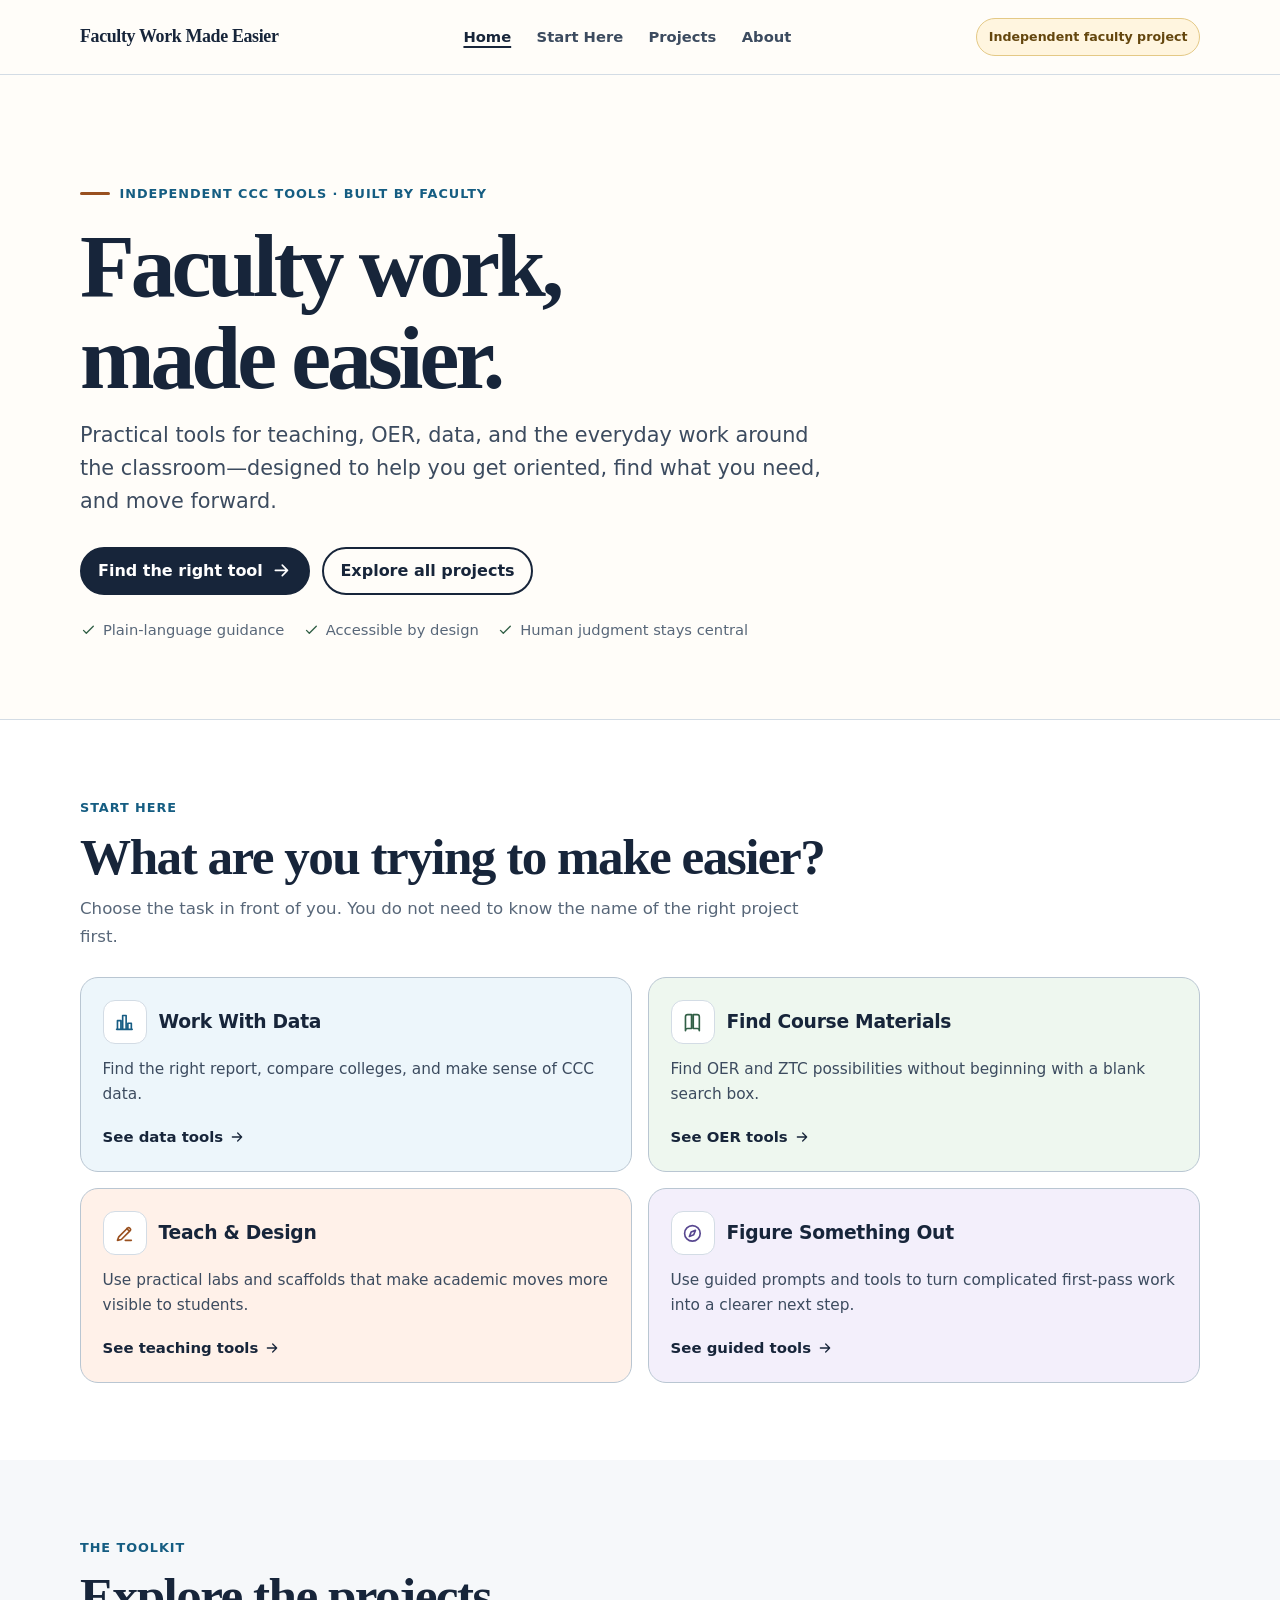
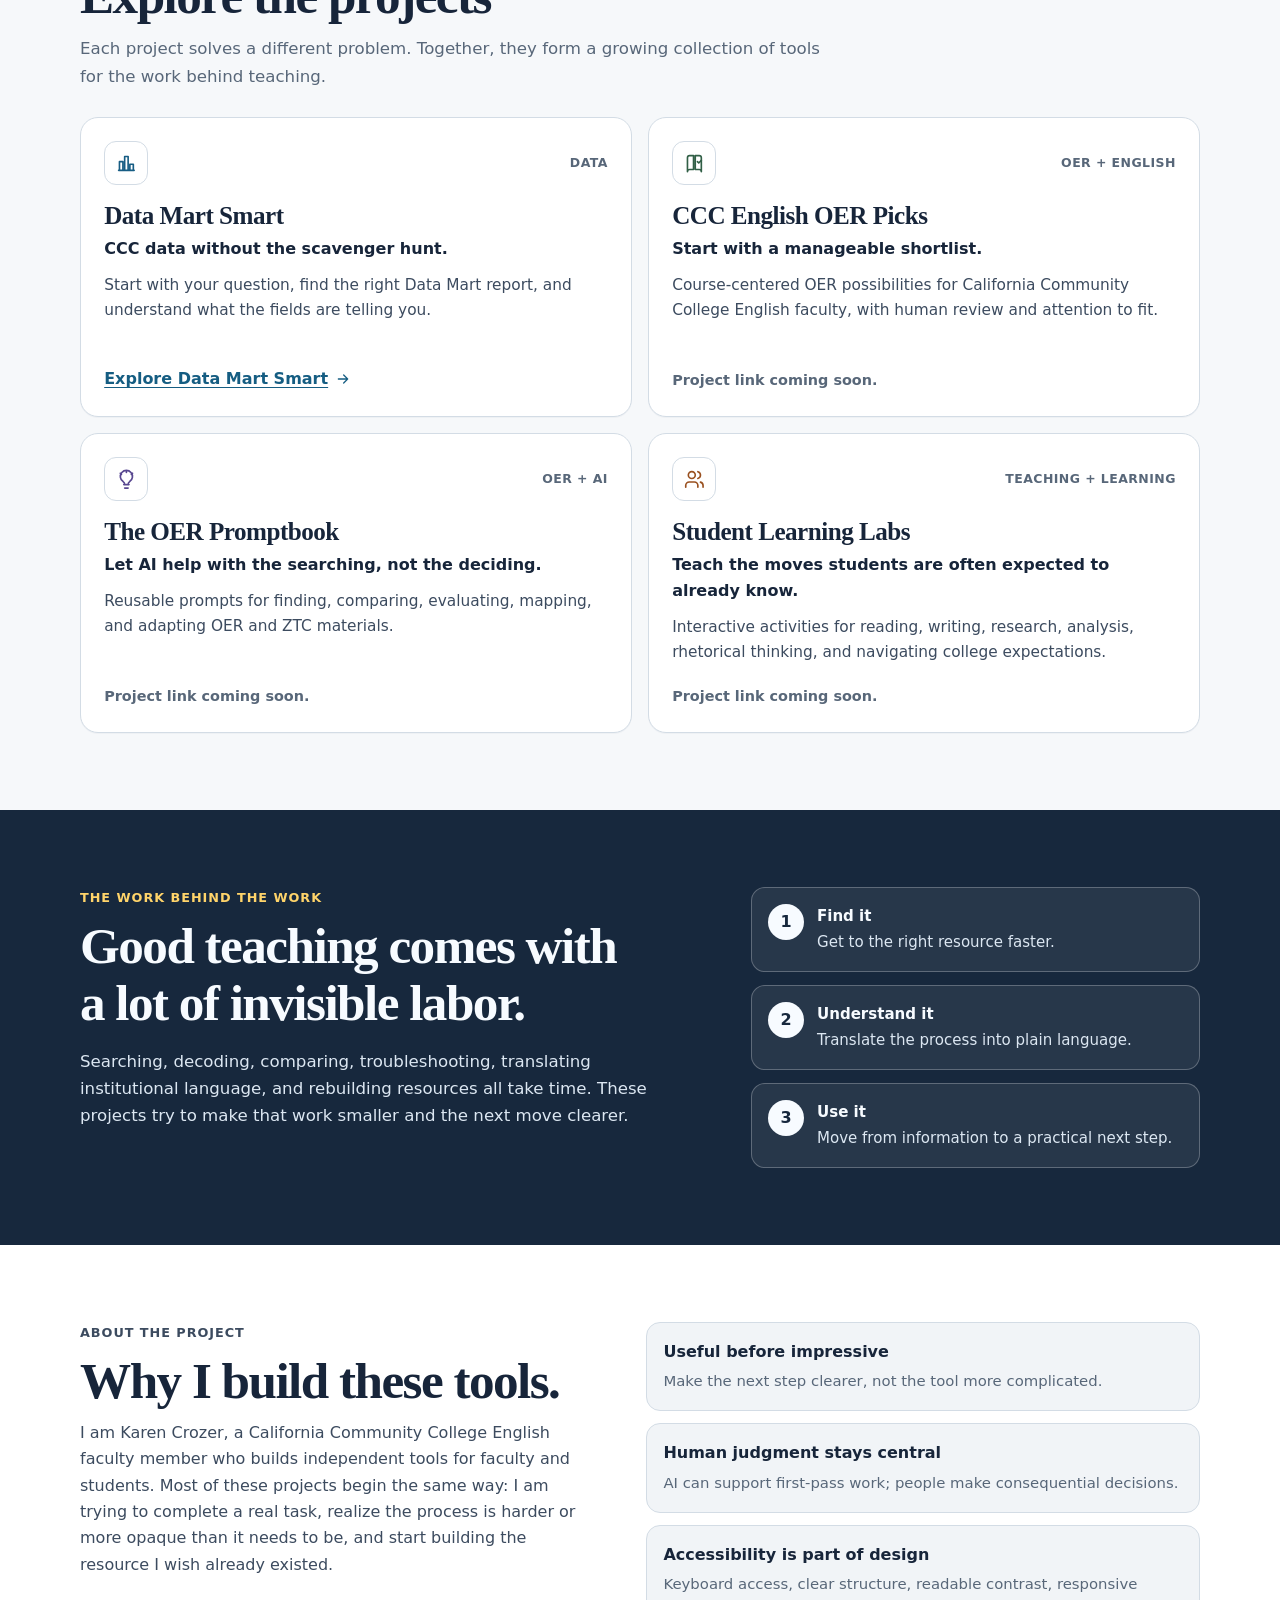
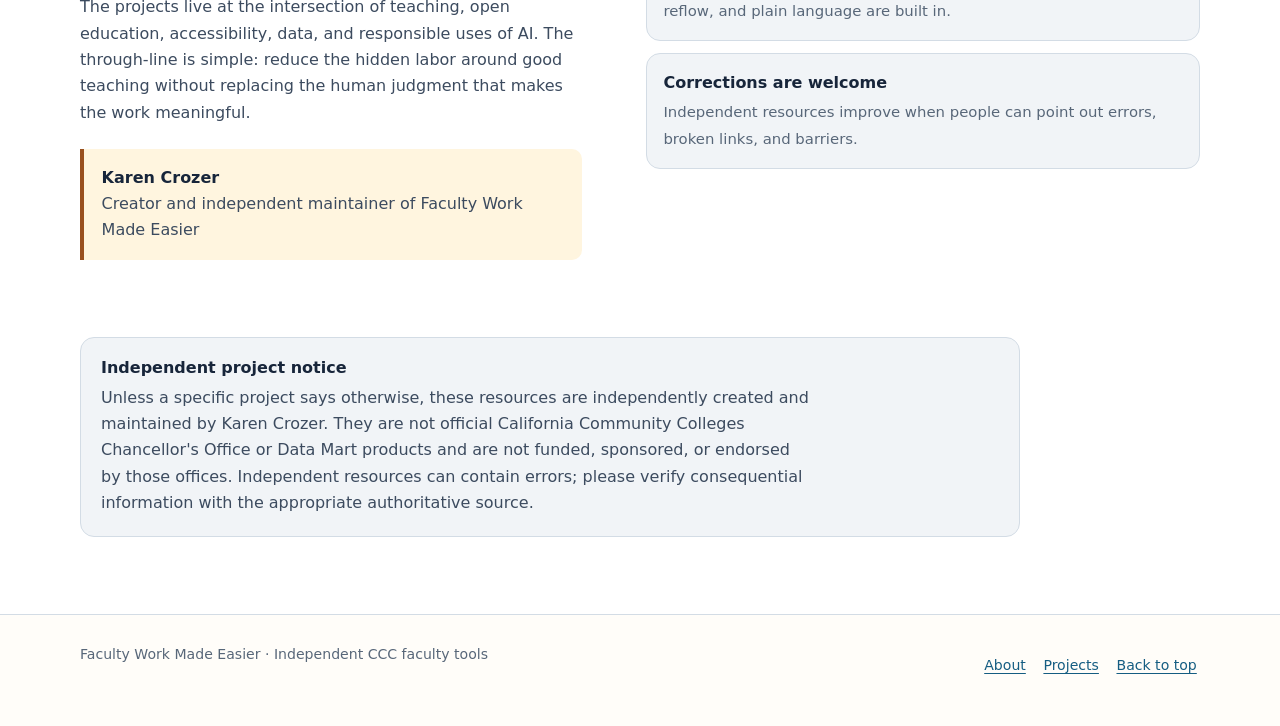
==== commit 80bccbe2: "Add files via upload" ====
--- a/index.html
+++ b/index.html
@@ -4,9 +4,10 @@
   <meta charset="utf-8">
   <meta name="viewport" content="width=device-width, initial-scale=1">
   <meta name="description" content="Faculty Work Made Easier: independent, faculty-built tools for California Community College faculty.">
-  <meta name="theme-color" content="#fffdf9">
   <meta name="color-scheme" content="light dark">
-  <title>Faculty Work Made Easier | CCC Tools by Karen Crozer</title>
+  <meta name="theme-color" content="#fffdf9" media="(prefers-color-scheme: light)">
+  <meta name="theme-color" content="#111923" media="(prefers-color-scheme: dark)">
+  <title>Faculty Work Made Easier | CCC Faculty Tools</title>
 
   <link rel="icon" href="favicon.ico" sizes="any">
   <link rel="icon" type="image/png" sizes="32x32" href="favicon-32x32.png">
@@ -16,49 +17,124 @@
 
   <style>
     :root {
-      --ink: #14243d;
-      --ink-soft: #334760;
-      --muted: #5d6c7e;
-      --page: #f7f9fb;
-      --paper: #fffdf9;
-      --white: #ffffff;
-      --line: #d9e1e8;
-      --line-strong: #c5d0db;
-      --cream: #fff6e7;
+      color-scheme: light;
+
+      --bg: #f6f8fa;
+      --surface: #ffffff;
+      --surface-warm: #fffdf9;
+      --surface-subtle: #f1f4f7;
+      --text: #17253a;
+      --text-soft: #3c4b5f;
+      --muted: #586779;
+      --border: #d3dce5;
+      --border-strong: #b9c6d2;
+
+      --link: #155d82;
+      --focus: #005fcc;
+
+      --blue: #175d84;
+      --green: #315f46;
+      --orange: #99501f;
+      --violet: #584790;
+
       --blue-wash: #edf6fb;
-      --green-wash: #eff7ef;
+      --green-wash: #eef7ef;
       --peach-wash: #fff1e9;
       --violet-wash: #f3effb;
-      --blue: #256b94;
-      --green: #356b4d;
-      --orange: #b95b29;
-      --violet: #62529a;
-      --focus: #005fcc;
-      --shadow-soft: 0 8px 26px rgba(20, 36, 61, .07);
+
+      --badge-bg: #fff5df;
+      --badge-text: #64460e;
+      --badge-border: #e4c986;
+
+      --mission-bg: #17283d;
+      --mission-text: #f7fbff;
+      --mission-soft: #dce7f2;
+      --mission-kicker: #ffd46a;
+
+      --shadow: 0 8px 28px rgba(20, 36, 61, .07);
       --radius: 18px;
       --max: 1120px;
     }
 
-    * { box-sizing: border-box; }
-
-    html { scroll-behavior: smooth; }
+    @media (prefers-color-scheme: dark) {
+      :root {
+        color-scheme: dark;
+
+        --bg: #0b1118;
+        --surface: #121a24;
+        --surface-warm: #111923;
+        --surface-subtle: #18222d;
+        --text: #f2f6fa;
+        --text-soft: #d6e0e9;
+        --muted: #b5c3d1;
+        --border: #41505f;
+        --border-strong: #5c6d7d;
+
+        --link: #8fd3ff;
+        --focus: #79b8ff;
+
+        --blue: #8fd3ff;
+        --green: #9dd8ad;
+        --orange: #ffb684;
+        --violet: #c3b2ff;
+
+        --blue-wash: #102a3a;
+        --green-wash: #14291e;
+        --peach-wash: #2f201a;
+        --violet-wash: #241f38;
+
+        --badge-bg: #2a2418;
+        --badge-text: #ffe4a6;
+        --badge-border: #695b35;
+
+        --mission-bg: #05090d;
+        --mission-text: #f7fbff;
+        --mission-soft: #dce7f2;
+        --mission-kicker: #ffd46a;
+
+        --shadow: 0 10px 30px rgba(0, 0, 0, .24);
+      }
+    }
+
+    *,
+    *::before,
+    *::after {
+      box-sizing: border-box;
+    }
+
+    html {
+      scroll-behavior: smooth;
+      text-size-adjust: 100%;
+      -webkit-text-size-adjust: 100%;
+    }
 
     body {
       margin: 0;
-      color: var(--ink);
-      background: var(--page);
+      color: var(--text);
+      background: var(--bg);
       font-family: Inter, ui-sans-serif, system-ui, -apple-system, BlinkMacSystemFont, "Segoe UI", sans-serif;
       font-size: 1rem;
-      line-height: 1.62;
+      line-height: 1.65;
+      overflow-wrap: break-word;
       -webkit-font-smoothing: antialiased;
       text-rendering: optimizeLegibility;
     }
 
-    a { color: inherit; }
-    p { max-width: 70ch; }
-
-    a:focus-visible,
-    button:focus-visible {
+    main:focus {
+      outline: none;
+    }
+
+    a {
+      color: var(--link);
+      text-decoration-thickness: .09em;
+      text-underline-offset: .18em;
+    }
+
+    p {
+      max-width: 70ch;
+    }
+
+    :where(a, button, [tabindex]):focus-visible {
       outline: 3px solid var(--focus);
       outline-offset: 4px;
       border-radius: 8px;
@@ -67,17 +143,35 @@
     .skip-link {
       position: fixed;
       left: 1rem;
-      top: -7rem;
+      top: -8rem;
       z-index: 1000;
-      padding: .75rem 1rem;
+      min-height: 44px;
+      display: inline-flex;
+      align-items: center;
+      padding: .7rem 1rem;
+      border: 2px solid #000;
+      border-radius: 8px;
       background: #fff;
       color: #000;
-      border: 2px solid #000;
-      border-radius: 8px;
-      font-weight: 800;
-    }
-
-    .skip-link:focus { top: 1rem; }
+      font-weight: 850;
+      text-decoration: none;
+    }
+
+    .skip-link:focus {
+      top: 1rem;
+    }
+
+    .sr-only {
+      position: absolute !important;
+      width: 1px !important;
+      height: 1px !important;
+      padding: 0 !important;
+      margin: -1px !important;
+      overflow: hidden !important;
+      clip: rect(0, 0, 0, 0) !important;
+      white-space: nowrap !important;
+      border: 0 !important;
+    }
 
     .wrap {
       width: min(calc(100% - 2rem), var(--max));
@@ -85,8 +179,8 @@
     }
 
     .icon {
-      width: 1.35rem;
-      height: 1.35rem;
+      width: 1.3rem;
+      height: 1.3rem;
       flex: 0 0 auto;
       stroke: currentColor;
       stroke-width: 1.9;
@@ -96,102 +190,88 @@
     }
 
     header {
-      position: sticky;
-      top: 0;
-      z-index: 50;
-      background: rgba(255, 253, 249, .97);
-      border-bottom: 1px solid var(--line);
-      backdrop-filter: blur(12px);
+      background: var(--surface-warm);
+      border-bottom: 1px solid var(--border);
     }
 
     .site-nav {
-      min-height: 72px;
+      min-height: 74px;
       display: flex;
       align-items: center;
       justify-content: space-between;
-      gap: 1rem;
+      gap: 1rem 1.5rem;
+      padding-block: .65rem;
     }
 
     .brand {
-      display: flex;
-      align-items: center;
-      gap: .72rem;
-      min-width: 0;
+      min-height: 44px;
+      display: inline-flex;
+      align-items: center;
+      color: var(--text);
       text-decoration: none;
-    }
-
-    .brand-mark {
-      width: 42px;
-      height: 42px;
-      display: grid;
-      place-items: center;
-      flex: 0 0 42px;
-      border: 1px solid #d8c59b;
-      border-radius: 12px;
-      background: var(--cream);
-      color: #674919;
       font-family: Georgia, "Times New Roman", serif;
-      font-size: .9rem;
+      font-size: 1.12rem;
       font-weight: 800;
+      line-height: 1.2;
       letter-spacing: -.02em;
-    }
-
-    .brand-copy strong,
-    .brand-copy span { display: block; }
-
-    .brand-copy strong {
-      font-size: .98rem;
-      line-height: 1.18;
-    }
-
-    .brand-copy span {
-      margin-top: .15rem;
-      color: var(--muted);
-      font-size: .76rem;
-      line-height: 1.2;
     }
 
     nav ul {
       display: flex;
-      align-items: center;
-      gap: .2rem;
+      flex-wrap: wrap;
+      align-items: center;
+      justify-content: flex-end;
+      gap: .15rem;
       margin: 0;
       padding: 0;
       list-style: none;
     }
 
     nav a {
+      min-width: 44px;
       min-height: 44px;
       display: inline-flex;
       align-items: center;
-      padding: .5rem .68rem;
+      justify-content: center;
+      padding: .55rem .72rem;
       border-radius: 10px;
-      color: var(--ink-soft);
+      color: var(--text-soft);
       text-decoration: none;
-      font-size: .9rem;
-      font-weight: 750;
-    }
-
-    nav a:hover { background: #eef2f5; }
+      font-size: .92rem;
+      font-weight: 760;
+    }
+
+    nav a[aria-current="page"] {
+      color: var(--text);
+      text-decoration: underline;
+      text-decoration-thickness: 2px;
+      text-underline-offset: .3em;
+    }
 
     .independent {
+      min-height: 38px;
       display: inline-flex;
       align-items: center;
-      min-height: 38px;
-      padding: .45rem .72rem;
-      border: 1px solid #ead9b7;
+      padding: .42rem .72rem;
+      border: 1px solid var(--badge-border);
       border-radius: 999px;
-      background: var(--cream);
-      color: #664814;
+      background: var(--badge-bg);
+      color: var(--badge-text);
       font-size: .79rem;
       font-weight: 800;
       white-space: nowrap;
     }
 
+    @media (hover: hover) {
+      nav a:hover {
+        background: var(--surface-subtle);
+      }
+    }
+
     .hero {
-      padding: clamp(3.5rem, 8vw, 6.7rem) 0 clamp(3rem, 6vw, 4.6rem);
-      background: var(--paper);
-      border-bottom: 1px solid var(--line);
+      padding: clamp(3.8rem, 8vw, 7rem) 0 clamp(3.4rem, 6vw, 5rem);
+      background: var(--surface-warm);
+      border-bottom: 1px solid var(--border);
     }
 
     .hero-inner {
@@ -200,57 +280,59 @@
 
     .eyebrow,
     .section-kicker {
-      margin: 0 0 .55rem;
-      color: #315f78;
-      font-size: .78rem;
+      margin: 0 0 .65rem;
+      color: var(--link);
+      font-size: .8rem;
       font-weight: 850;
-      letter-spacing: .085em;
+      letter-spacing: .075em;
       text-transform: uppercase;
     }
 
     .eyebrow {
       display: inline-flex;
       align-items: center;
-      gap: .55rem;
+      gap: .6rem;
       margin-bottom: 1rem;
     }
 
     .eyebrow::before {
       content: "";
-      width: 28px;
-      height: 2px;
+      width: 30px;
+      height: 3px;
       border-radius: 99px;
       background: var(--orange);
     }
 
-    h1, h2, h3 {
+    h1,
+    h2,
+    h3 {
       margin-top: 0;
-      color: var(--ink);
+      color: var(--text);
     }
 
     h1 {
       max-width: 11ch;
       margin-bottom: 1rem;
       font-family: Georgia, "Times New Roman", serif;
-      font-size: clamp(3.15rem, 7vw, 5.75rem);
-      line-height: .99;
-      letter-spacing: -.05em;
+      font-size: clamp(3rem, 7vw, 5.8rem);
+      line-height: 1.02;
+      letter-spacing: -.045em;
       text-wrap: balance;
     }
 
     .hero-lede {
       max-width: 760px;
       margin: 0;
-      color: var(--ink-soft);
+      color: var(--text-soft);
       font-size: clamp(1.1rem, 2vw, 1.3rem);
-      line-height: 1.55;
+      line-height: 1.58;
     }
 
     .hero-actions {
       display: flex;
       flex-wrap: wrap;
-      gap: .72rem;
-      margin: 1.7rem 0 1.4rem;
+      gap: .8rem;
+      margin: 1.8rem 0 1.45rem;
     }
 
     .button {
@@ -259,72 +341,82 @@
       align-items: center;
       justify-content: center;
       gap: .5rem;
-      padding: .72rem 1rem;
-      border: 2px solid var(--ink);
+      padding: .74rem 1rem;
+      border: 2px solid var(--text);
       border-radius: 999px;
-      background: var(--ink);
-      color: #fff;
+      background: var(--text);
+      color: var(--surface);
       text-decoration: none;
-      font-weight: 800;
+      font-weight: 830;
       line-height: 1.2;
     }
 
     .button.secondary {
       background: transparent;
-      color: var(--ink);
-    }
-
-    .button:hover { box-shadow: var(--shadow-soft); }
+      color: var(--text);
+    }
+
+    @media (hover: hover) {
+      .button:hover {
+        box-shadow: var(--shadow);
+      }
+    }
 
     .trust-row {
       display: flex;
       flex-wrap: wrap;
-      gap: .6rem 1rem;
+      gap: .65rem 1.15rem;
       margin: 0;
       padding: 0;
       list-style: none;
       color: var(--muted);
-      font-size: .88rem;
+      font-size: .92rem;
     }
 
     .trust-row li {
       display: inline-flex;
       align-items: center;
-      gap: .35rem;
+      gap: .38rem;
     }
 
     .trust-row .icon {
-      width: 1rem;
-      height: 1rem;
+      width: 1.05rem;
+      height: 1.05rem;
       color: var(--green);
     }
 
     section {
-      padding: clamp(3.3rem, 6vw, 5.4rem) 0;
+      padding: clamp(3.4rem, 6vw, 5.5rem) 0;
     }
 
     .section-intro {
-      max-width: 780px;
-      margin-bottom: 1.65rem;
+      max-width: 790px;
+      margin-bottom: 1.7rem;
     }
 
     h2 {
-      margin-bottom: .6rem;
+      margin-bottom: .65rem;
       font-family: Georgia, "Times New Roman", serif;
-      font-size: clamp(2rem, 4vw, 3.15rem);
-      line-height: 1.08;
-      letter-spacing: -.035em;
+      font-size: clamp(2rem, 4vw, 3.2rem);
+      line-height: 1.1;
+      letter-spacing: -.03em;
       text-wrap: balance;
     }
 
     .section-intro > p:last-child {
       margin: 0;
       color: var(--muted);
-      font-size: 1.03rem;
+      font-size: 1.04rem;
+    }
+
+    #start,
+    #projects,
+    #about {
+      scroll-margin-top: 1rem;
     }
 
     .start-section {
-      background: #fff;
+      background: var(--surface);
     }
 
     .pathways {
@@ -334,20 +426,15 @@
     }
 
     .path-card {
-      min-height: 190px;
+      min-height: 195px;
       display: flex;
       flex-direction: column;
-      padding: 1.3rem;
-      border: 1px solid var(--line-strong);
+      padding: 1.35rem;
+      border: 1px solid var(--border-strong);
       border-radius: var(--radius);
+      color: var(--text);
       text-decoration: none;
       transition: transform .16s ease, box-shadow .16s ease, border-color .16s ease;
-    }
-
-    .path-card:hover {
-      transform: translateY(-2px);
-      border-color: #aebdca;
-      box-shadow: var(--shadow-soft);
     }
 
     .path-card.data { background: var(--blue-wash); }
@@ -355,41 +442,56 @@
     .path-card.teach { background: var(--peach-wash); }
     .path-card.guide { background: var(--violet-wash); }
 
+    @media (hover: hover) {
+      .path-card:hover {
+        transform: translateY(-2px);
+        border-color: var(--text-soft);
+        box-shadow: var(--shadow);
+      }
+    }
+
     .path-top {
       display: flex;
       align-items: center;
-      gap: .72rem;
+      gap: .75rem;
       margin-bottom: .8rem;
     }
 
     .path-icon,
     .project-icon {
-      width: 42px;
-      height: 42px;
+      width: 44px;
+      height: 44px;
       display: grid;
       place-items: center;
-      flex: 0 0 auto;
-      border: 1px solid rgba(20,36,61,.12);
+      flex: 0 0 44px;
+      border: 1px solid var(--border);
       border-radius: 12px;
-      background: rgba(255,255,255,.84);
-    }
-
-    .data .path-icon, .project-card.data .project-icon { color: var(--blue); }
-    .oer .path-icon, .project-card.oer .project-icon { color: var(--green); }
-    .teach .path-icon, .project-card.labs .project-icon { color: var(--orange); }
-    .guide .path-icon, .project-card.ai .project-icon { color: var(--violet); }
+      background: var(--surface);
+    }
+
+    .data .path-icon,
+    .project-card.data .project-icon { color: var(--blue); }
+
+    .oer .path-icon,
+    .project-card.oer .project-icon { color: var(--green); }
+
+    .teach .path-icon,
+    .project-card.labs .project-icon { color: var(--orange); }
+
+    .guide .path-icon,
+    .project-card.ai .project-icon { color: var(--violet); }
 
     .path-card h3 {
       margin: 0;
-      font-size: 1.15rem;
-      line-height: 1.25;
-      letter-spacing: -.018em;
+      font-size: 1.17rem;
+      line-height: 1.3;
+      letter-spacing: -.015em;
     }
 
     .path-card p {
       margin: 0;
-      color: var(--ink-soft);
-      font-size: .94rem;
+      color: var(--text-soft);
+      font-size: .96rem;
     }
 
     .card-arrow {
@@ -397,14 +499,19 @@
       padding-top: 1rem;
       display: inline-flex;
       align-items: center;
-      gap: .35rem;
-      font-size: .91rem;
+      gap: .38rem;
+      font-size: .93rem;
       font-weight: 820;
     }
 
-    .card-arrow .icon { width: 1rem; height: 1rem; }
-
-    .projects-section { background: var(--page); }
+    .card-arrow .icon {
+      width: 1rem;
+      height: 1rem;
+    }
+
+    .projects-section {
+      background: var(--bg);
+    }
 
     .project-grid {
       display: grid;
@@ -417,10 +524,10 @@
       flex-direction: column;
       min-height: 300px;
       padding: 1.45rem;
-      border: 1px solid var(--line);
+      border: 1px solid var(--border);
       border-radius: var(--radius);
-      background: #fff;
-      box-shadow: 0 1px 0 rgba(20,36,61,.02);
+      background: var(--surface);
+      box-shadow: 0 1px 0 rgba(20, 36, 61, .03);
     }
 
     .project-meta {
@@ -428,56 +535,74 @@
       align-items: center;
       justify-content: space-between;
       gap: 1rem;
-      margin-bottom: 1.05rem;
+      margin-bottom: 1rem;
     }
 
     .project-tag {
       color: var(--muted);
-      font-size: .76rem;
-      font-weight: 800;
-      letter-spacing: .03em;
+      font-size: .78rem;
+      font-weight: 820;
+      letter-spacing: .035em;
       text-transform: uppercase;
     }
 
     .project-card h3 {
       margin-bottom: .3rem;
       font-family: Georgia, "Times New Roman", serif;
-      font-size: 1.55rem;
-      line-height: 1.15;
-      letter-spacing: -.025em;
+      font-size: 1.57rem;
+      line-height: 1.18;
+      letter-spacing: -.02em;
     }
 
     .project-tagline {
       margin: 0 0 .65rem;
-      color: var(--ink);
+      color: var(--text);
       font-weight: 790;
     }
 
     .project-description {
       margin: 0;
-      color: var(--ink-soft);
-      font-size: .94rem;
+      color: var(--text-soft);
+      font-size: .96rem;
     }
 
     .project-link {
+      min-height: 44px;
+      width: fit-content;
       margin-top: auto;
-      padding-top: 1.1rem;
+      padding-top: 1rem;
       display: inline-flex;
       align-items: center;
       gap: .4rem;
-      color: var(--ink);
+      color: var(--link);
       font-weight: 830;
-      text-underline-offset: 3px;
-    }
-
-    .project-link .icon { width: 1rem; height: 1rem; }
+    }
+
+    .project-link .icon {
+      width: 1rem;
+      height: 1rem;
+    }
+
+    .project-status {
+      margin-top: auto;
+      padding-top: 1.15rem;
+      color: var(--muted);
+      font-size: .9rem;
+      font-weight: 760;
+    }
 
     .mission-section {
-      background: var(--ink);
-      color: #fff;
-    }
-
-    .mission-section h2 { color: #fff; }
+      background: var(--mission-bg);
+      color: var(--mission-text);
+    }
+
+    .mission-section h2 {
+      color: var(--mission-text);
+    }
+
+    .mission-section .section-kicker {
+      color: var(--mission-kicker);
+    }
 
     .mission-grid {
       display: grid;
@@ -488,121 +613,137 @@
 
     .mission-copy p:last-child {
       margin-bottom: 0;
-      color: #dbe5ef;
+      color: var(--mission-soft);
       font-size: 1.04rem;
     }
 
     .mission-steps {
       display: grid;
       gap: .8rem;
+      margin: 0;
+      padding: 0;
+      list-style: none;
     }
 
     .mission-step {
       display: grid;
-      grid-template-columns: 34px 1fr;
+      grid-template-columns: 36px 1fr;
       gap: .8rem;
       align-items: start;
       padding: 1rem;
-      border: 1px solid rgba(255,255,255,.17);
+      border: 1px solid rgba(255, 255, 255, .26);
       border-radius: 14px;
-      background: rgba(255,255,255,.06);
+      background: rgba(255, 255, 255, .07);
     }
 
     .step-number {
-      width: 34px;
-      height: 34px;
+      width: 36px;
+      height: 36px;
       display: grid;
       place-items: center;
       border-radius: 50%;
-      background: #fff;
-      color: var(--ink);
+      background: var(--mission-text);
+      color: var(--mission-bg);
       font-weight: 900;
     }
 
     .mission-step strong {
       display: block;
-      margin-bottom: .12rem;
-      color: #fff;
+      margin-bottom: .1rem;
+      color: var(--mission-text);
     }
 
     .mission-step span:last-child {
-      color: #dbe5ef;
-      font-size: .92rem;
-    }
-
-    .about-section { background: #fff; }
+      color: var(--mission-soft);
+      font-size: .94rem;
+    }
+
+    .about-section {
+      background: var(--surface);
+    }
 
     .about-grid {
       display: grid;
-      grid-template-columns: minmax(0, .9fr) minmax(0, 1.1fr);
+      grid-template-columns: minmax(0, .95fr) minmax(0, 1.05fr);
       gap: clamp(2rem, 5vw, 4rem);
       align-items: start;
     }
 
     .about-copy p {
       margin-top: 0;
-      color: var(--ink-soft);
+      color: var(--text-soft);
     }
 
     .author-note {
       margin-top: 1.4rem;
       padding: 1rem 1.1rem;
-      border-left: 4px solid #d2a13e;
-      background: var(--cream);
-      color: var(--ink-soft);
+      border-left: 4px solid var(--orange);
+      border-radius: 0 10px 10px 0;
+      background: var(--badge-bg);
+      color: var(--text-soft);
     }
 
     .author-note strong {
       display: block;
-      color: var(--ink);
+      color: var(--text);
     }
 
     .principles {
       display: grid;
       gap: .75rem;
+      margin: 0;
+      padding: 0;
+      list-style: none;
     }
 
     .principle {
       padding: 1rem 1.05rem;
-      border: 1px solid var(--line);
+      border: 1px solid var(--border);
       border-radius: 14px;
-      background: var(--page);
+      background: var(--surface-subtle);
     }
 
     .principle strong {
       display: block;
       margin-bottom: .18rem;
+      color: var(--text);
     }
 
     .principle span {
       color: var(--muted);
-      font-size: .92rem;
+      font-size: .93rem;
     }
 
     .transparency-section {
       padding-top: 0;
-      background: #fff;
+      background: var(--surface);
     }
 
     .notice {
       max-width: 940px;
       padding: 1.2rem 1.25rem;
-      border: 1px solid var(--line);
+      border: 1px solid var(--border);
       border-radius: 14px;
-      background: #fafbfc;
-      color: var(--ink-soft);
-    }
-
-    .notice strong {
-      display: block;
-      margin-bottom: .25rem;
-      color: var(--ink);
+      background: var(--surface-subtle);
+      color: var(--text-soft);
+    }
+
+    .notice h2 {
+      margin: 0 0 .35rem;
+      font-family: inherit;
+      font-size: 1rem;
+      line-height: 1.4;
+      letter-spacing: 0;
+    }
+
+    .notice p {
+      margin: 0;
     }
 
     footer {
       padding: 1.8rem 0 2.4rem;
-      border-top: 1px solid var(--line);
-      background: var(--paper);
+      border-top: 1px solid var(--border);
+      background: var(--surface-warm);
     }
 
     .footer-inner {
@@ -611,55 +752,57 @@
       gap: 1.25rem;
       align-items: flex-start;
       color: var(--muted);
-      font-size: .86rem;
-    }
-
-    .footer-inner p { margin: 0; }
+      font-size: .88rem;
+    }
+
+    .footer-inner p {
+      margin: 0;
+    }
 
     .footer-links {
       display: flex;
       flex-wrap: wrap;
       justify-content: flex-end;
-      gap: .8rem 1rem;
+      gap: .2rem .7rem;
     }
 
     .footer-links a {
+      min-width: 44px;
       min-height: 44px;
       display: inline-flex;
       align-items: center;
-      text-underline-offset: 3px;
+      padding-inline: .2rem;
+      color: var(--link);
     }
 
     @media (max-width: 900px) {
-      .independent { display: none; }
+      .independent {
+        display: none;
+      }
+
       .mission-grid,
-      .about-grid { grid-template-columns: 1fr; }
+      .about-grid {
+        grid-template-columns: 1fr;
+      }
     }
 
     @media (max-width: 760px) {
       .site-nav {
-        min-height: auto;
-        padding: .75rem 0 .55rem;
         align-items: flex-start;
-        flex-wrap: wrap;
-      }
-
-      .brand { order: 1; }
+        flex-direction: column;
+        gap: .45rem;
+      }
+
       nav {
-        order: 2;
         width: 100%;
-        overflow-x: auto;
-        scrollbar-width: none;
-      }
-      nav::-webkit-scrollbar { display: none; }
+      }
+
       nav ul {
-        width: max-content;
-        min-width: 100%;
-      }
-      nav a { padding-inline: .6rem; }
+        justify-content: flex-start;
+      }
 
       .hero {
-        padding-top: 3rem;
+        padding-top: 3.25rem;
       }
 
       h1 {
@@ -671,7 +814,9 @@
         grid-template-columns: 1fr;
       }
 
-      .project-card { min-height: 0; }
+      .project-card {
+        min-height: 0;
+      }
 
       .footer-inner {
         flex-direction: column;
@@ -687,73 +832,116 @@
         width: min(calc(100% - 1.25rem), var(--max));
       }
 
-      .brand-copy span { display: none; }
-
       .hero-actions {
         flex-direction: column;
         align-items: stretch;
       }
 
-      .button { width: 100%; }
+      .button {
+        width: 100%;
+      }
 
       .trust-row {
         display: grid;
-        gap: .45rem;
-      }
-
-      section { padding-block: 3rem; }
+        gap: .5rem;
+      }
+
+      section {
+        padding-block: 3rem;
+      }
     }
 
     @media (prefers-reduced-motion: reduce) {
-      html { scroll-behavior: auto; }
-      *, *::before, *::after {
+      html {
+        scroll-behavior: auto;
+      }
+
+      *,
+      *::before,
+      *::after {
         scroll-behavior: auto !important;
-        transition: none !important;
-        animation: none !important;
+        transition-duration: .001ms !important;
+        animation-duration: .001ms !important;
+        animation-iteration-count: 1 !important;
+      }
+    }
+
+    @media (prefers-contrast: more) {
+      :root {
+        --border: #8a99a7;
+        --border-strong: #738392;
+      }
+
+      @media (prefers-color-scheme: dark) {
+        :root {
+          --border: #8192a3;
+          --border-strong: #9bacbc;
+        }
+      }
+
+      .path-card,
+      .project-card,
+      .principle,
+      .notice {
+        border-width: 2px;
       }
     }
 
     @media (forced-colors: active) {
+      * {
+        forced-color-adjust: auto;
+      }
+
       .path-card,
       .project-card,
       .mission-step,
       .principle,
       .notice,
-      .brand-mark {
+      .independent {
         border: 1px solid CanvasText;
       }
-    }
-
-    @media (prefers-color-scheme: dark) {
-      :root {
-        --ink: #eaf2f8;
-        --ink-soft: #d3dee8;
-        --muted: #b6c4d0;
-        --page: #0d141d;
-        --paper: #111a25;
-        --white: #111a25;
-        --line: #2c3947;
-        --line-strong: #3a4856;
-        --cream: #2a2418;
-        --blue-wash: #132633;
-        --green-wash: #17291e;
-        --peach-wash: #2c211b;
-        --violet-wash: #231f34;
-      }
-
-      header { background: rgba(17,26,37,.97); }
-      nav a:hover { background: #1c2834; }
+
+      .eyebrow::before {
+        background: CanvasText;
+      }
+    }
+
+    @media print {
+      header nav,
+      .hero-actions,
+      .independent,
+      .footer-links {
+        display: none;
+      }
+
+      body,
+      .hero,
       .start-section,
+      .projects-section,
       .about-section,
-      .transparency-section { background: #111a25; }
-      .project-card,
-      .principle,
-      .notice { background: #131d28; }
-      .path-icon,
-      .project-icon { background: rgba(255,255,255,.05); }
-      .button { background: #eaf2f8; color: #14243d; border-color: #eaf2f8; }
-      .button.secondary { background: transparent; color: #eaf2f8; }
-      footer { background: #111a25; }
+      .transparency-section,
+      footer {
+        color: #000;
+        background: #fff;
+      }
+
+      .mission-section {
+        color: #000;
+        background: #fff;
+        border-block: 1px solid #777;
+      }
+
+      .mission-section h2,
+      .mission-section .section-kicker,
+      .mission-copy p:last-child,
+      .mission-step strong,
+      .mission-step span:last-child {
+        color: #000;
+      }
+
+      a {
+        color: #000;
+      }
     }
   </style>
 </head>
@@ -764,11 +952,7 @@
   <header>
     <div class="wrap site-nav">
       <a class="brand" href="#top" aria-label="Faculty Work Made Easier home">
-        <span class="brand-mark" aria-hidden="true">FW</span>
-        <span class="brand-copy">
-          <strong>Faculty Work Made Easier</strong>
-          <span>CCC Tools by Karen Crozer</span>
-        </span>
+        Faculty Work Made Easier
       </a>
 
       <nav aria-label="Primary navigation">
@@ -784,7 +968,7 @@
     </div>
   </header>
 
-  <main id="main">
+  <main id="main" tabindex="-1">
     <section class="hero" id="top" aria-labelledby="hero-title">
       <div class="wrap">
         <div class="hero-inner">
@@ -876,46 +1060,57 @@
         <div class="project-grid">
           <article class="project-card data" id="data-mart-smart">
             <div class="project-meta">
-              <span class="project-icon" aria-hidden="true"><svg class="icon" viewBox="0 0 24 24"><path d="M4 20V10h4v10M10 20V4h4v16M16 20v-7h4v7M3 20h18"/></svg></span>
+              <span class="project-icon" aria-hidden="true">
+                <svg class="icon" viewBox="0 0 24 24"><path d="M4 20V10h4v10M10 20V4h4v16M16 20v-7h4v7M3 20h18"/></svg>
+              </span>
               <span class="project-tag">Data</span>
             </div>
             <h3>Data Mart Smart</h3>
             <p class="project-tagline">CCC data without the scavenger hunt.</p>
             <p class="project-description">Start with your question, find the right Data Mart report, and understand what the fields are telling you.</p>
-            <a class="project-link" href="https://drkarebear.github.io/data-mart-smart/">Explore Data Mart Smart <svg class="icon" viewBox="0 0 24 24" aria-hidden="true"><path d="M5 12h14M13 6l6 6-6 6"/></svg></a>
+            <a class="project-link" href="https://drkarebear.github.io/data-mart-smart/">
+              Explore Data Mart Smart
+              <svg class="icon" viewBox="0 0 24 24" aria-hidden="true"><path d="M5 12h14M13 6l6 6-6 6"/></svg>
+            </a>
           </article>
 
           <article class="project-card oer" id="oer-picks">
             <div class="project-meta">
-              <span class="project-icon" aria-hidden="true"><svg class="icon" viewBox="0 0 24 24"><path d="M4 5.5A2.5 2.5 0 0 1 6.5 3H11v16H6.5A2.5 2.5 0 0 0 4 21.5zM20 5.5A2.5 2.5 0 0 0 17.5 3H13v16h4.5a2.5 2.5 0 0 1 2.5 2.5z"/><path d="m15.5 10 1.5 1.5 3-3"/></svg></span>
+              <span class="project-icon" aria-hidden="true">
+                <svg class="icon" viewBox="0 0 24 24"><path d="M4 5.5A2.5 2.5 0 0 1 6.5 3H11v16H6.5A2.5 2.5 0 0 0 4 21.5zM20 5.5A2.5 2.5 0 0 0 17.5 3H13v16h4.5a2.5 2.5 0 0 1 2.5 2.5z"/><path d="m15.5 10 1.5 1.5 3-3"/></svg>
+              </span>
               <span class="project-tag">OER + English</span>
             </div>
             <h3>CCC English OER Picks</h3>
             <p class="project-tagline">Start with a manageable shortlist.</p>
             <p class="project-description">Course-centered OER possibilities for California Community College English faculty, with human review and attention to fit.</p>
-            <a class="project-link" href="#">Browse CCC English OER Picks <svg class="icon" viewBox="0 0 24 24" aria-hidden="true"><path d="M5 12h14M13 6l6 6-6 6"/></svg></a>
+            <span class="project-status">Project link coming soon.</span>
           </article>
 
           <article class="project-card ai" id="promptbook">
             <div class="project-meta">
-              <span class="project-icon" aria-hidden="true"><svg class="icon" viewBox="0 0 24 24"><path d="M9 18h6M10 22h4M8.2 14.5A7 7 0 1 1 15.8 14.5C14.7 15.3 14 16.5 14 18h-4c0-1.5-.7-2.7-1.8-3.5Z"/><path d="M12 2v2M4.9 4.9l1.4 1.4M19.1 4.9l-1.4 1.4"/></svg></span>
+              <span class="project-icon" aria-hidden="true">
+                <svg class="icon" viewBox="0 0 24 24"><path d="M9 18h6M10 22h4M8.2 14.5A7 7 0 1 1 15.8 14.5C14.7 15.3 14 16.5 14 18h-4c0-1.5-.7-2.7-1.8-3.5Z"/><path d="M12 2v2M4.9 4.9l1.4 1.4M19.1 4.9l-1.4 1.4"/></svg>
+              </span>
               <span class="project-tag">OER + AI</span>
             </div>
             <h3>The OER Promptbook</h3>
             <p class="project-tagline">Let AI help with the searching, not the deciding.</p>
             <p class="project-description">Reusable prompts for finding, comparing, evaluating, mapping, and adapting OER and ZTC materials.</p>
-            <a class="project-link" href="#">Open The OER Promptbook <svg class="icon" viewBox="0 0 24 24" aria-hidden="true"><path d="M5 12h14M13 6l6 6-6 6"/></svg></a>
+            <span class="project-status">Project link coming soon.</span>
           </article>
 
           <article class="project-card labs" id="learning-labs">
             <div class="project-meta">
-              <span class="project-icon" aria-hidden="true"><svg class="icon" viewBox="0 0 24 24"><path d="M16 21v-2a4 4 0 0 0-4-4H6a4 4 0 0 0-4 4v2M9 11a4 4 0 1 0 0-8 4 4 0 0 0 0 8ZM22 21v-2a4 4 0 0 0-3-3.87M16 3.13a4 4 0 0 1 0 7.75"/></svg></span>
+              <span class="project-icon" aria-hidden="true">
+                <svg class="icon" viewBox="0 0 24 24"><path d="M16 21v-2a4 4 0 0 0-4-4H6a4 4 0 0 0-4 4v2M9 11a4 4 0 1 0 0-8 4 4 0 0 0 0 8ZM22 21v-2a4 4 0 0 0-3-3.87M16 3.13a4 4 0 0 1 0 7.75"/></svg>
+              </span>
               <span class="project-tag">Teaching + Learning</span>
             </div>
             <h3>Student Learning Labs</h3>
             <p class="project-tagline">Teach the moves students are often expected to already know.</p>
             <p class="project-description">Interactive activities for reading, writing, research, analysis, rhetorical thinking, and navigating college expectations.</p>
-            <a class="project-link" href="#">Explore Student Learning Labs <svg class="icon" viewBox="0 0 24 24" aria-hidden="true"><path d="M5 12h14M13 6l6 6-6 6"/></svg></a>
+            <span class="project-status">Project link coming soon.</span>
           </article>
         </div>
       </div>
@@ -924,25 +1119,25 @@
     <section class="mission-section" aria-labelledby="mission-heading">
       <div class="wrap mission-grid">
         <div class="mission-copy">
-          <p class="section-kicker" style="color:#f2cc7a">The work behind the work</p>
+          <p class="section-kicker">The work behind the work</p>
           <h2 id="mission-heading">Good teaching comes with a lot of invisible labor.</h2>
           <p>Searching, decoding, comparing, troubleshooting, translating institutional language, and rebuilding resources all take time. These projects try to make that work smaller and the next move clearer.</p>
         </div>
 
-        <div class="mission-steps" aria-label="How the tools help">
-          <div class="mission-step">
-            <span class="step-number">1</span>
+        <ol class="mission-steps" aria-label="How the tools help">
+          <li class="mission-step">
+            <span class="step-number" aria-hidden="true">1</span>
             <span><strong>Find it</strong>Get to the right resource faster.</span>
-          </div>
-          <div class="mission-step">
-            <span class="step-number">2</span>
+          </li>
+          <li class="mission-step">
+            <span class="step-number" aria-hidden="true">2</span>
             <span><strong>Understand it</strong>Translate the process into plain language.</span>
-          </div>
-          <div class="mission-step">
-            <span class="step-number">3</span>
+          </li>
+          <li class="mission-step">
+            <span class="step-number" aria-hidden="true">3</span>
             <span><strong>Use it</strong>Move from information to a practical next step.</span>
-          </div>
-        </div>
+          </li>
+        </ol>
       </div>
     </section>
 
@@ -960,33 +1155,33 @@
           </div>
         </div>
 
-        <div class="principles" aria-label="Project principles">
-          <div class="principle">
+        <ul class="principles" aria-label="Project principles">
+          <li class="principle">
             <strong>Useful before impressive</strong>
             <span>Make the next step clearer, not the tool more complicated.</span>
-          </div>
-          <div class="principle">
+          </li>
+          <li class="principle">
             <strong>Human judgment stays central</strong>
             <span>AI can support first-pass work; people make consequential decisions.</span>
-          </div>
-          <div class="principle">
+          </li>
+          <li class="principle">
             <strong>Accessibility is part of design</strong>
             <span>Keyboard access, clear structure, readable contrast, responsive reflow, and plain language are built in.</span>
-          </div>
-          <div class="principle">
+          </li>
+          <li class="principle">
             <strong>Corrections are welcome</strong>
             <span>Independent resources improve when people can point out errors, broken links, and barriers.</span>
-          </div>
-        </div>
+          </li>
+        </ul>
       </div>
     </section>
 
-    <section class="transparency-section" aria-label="Independent project notice">
+    <section class="transparency-section" aria-labelledby="notice-heading">
       <div class="wrap">
-        <div class="notice">
-          <strong>Independent project notice</strong>
-          Unless a specific project says otherwise, these resources are independently created and maintained by Karen Crozer. They are not official California Community Colleges Chancellor's Office or Data Mart products and are not funded, sponsored, or endorsed by those offices. Independent resources can contain errors; please verify consequential information with the appropriate authoritative source.
-        </div>
+        <aside class="notice">
+          <h2 id="notice-heading">Independent project notice</h2>
+          <p>Unless a specific project says otherwise, these resources are independently created and maintained by Karen Crozer. They are not official California Community Colleges Chancellor's Office or Data Mart products and are not funded, sponsored, or endorsed by those offices. Independent resources can contain errors; please verify consequential information with the appropriate authoritative source.</p>
+        </aside>
       </div>
     </section>
   </main>
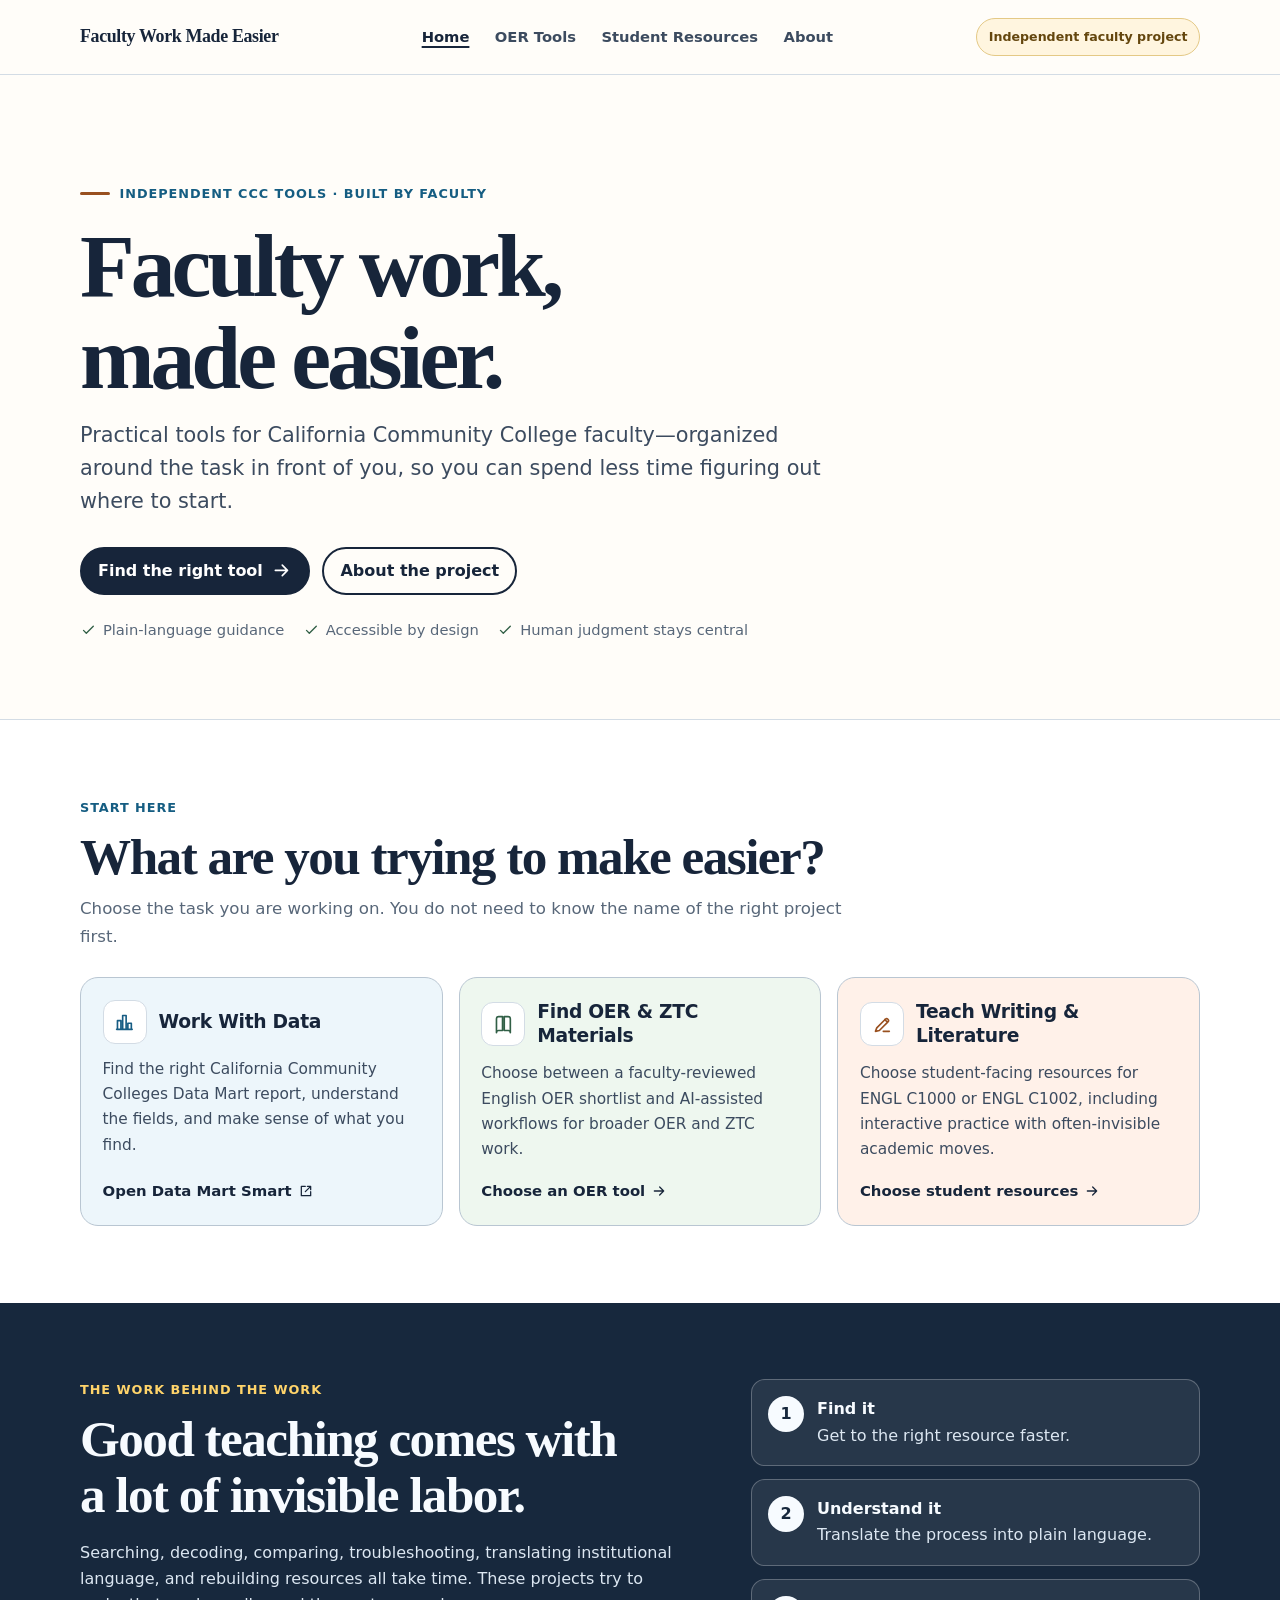
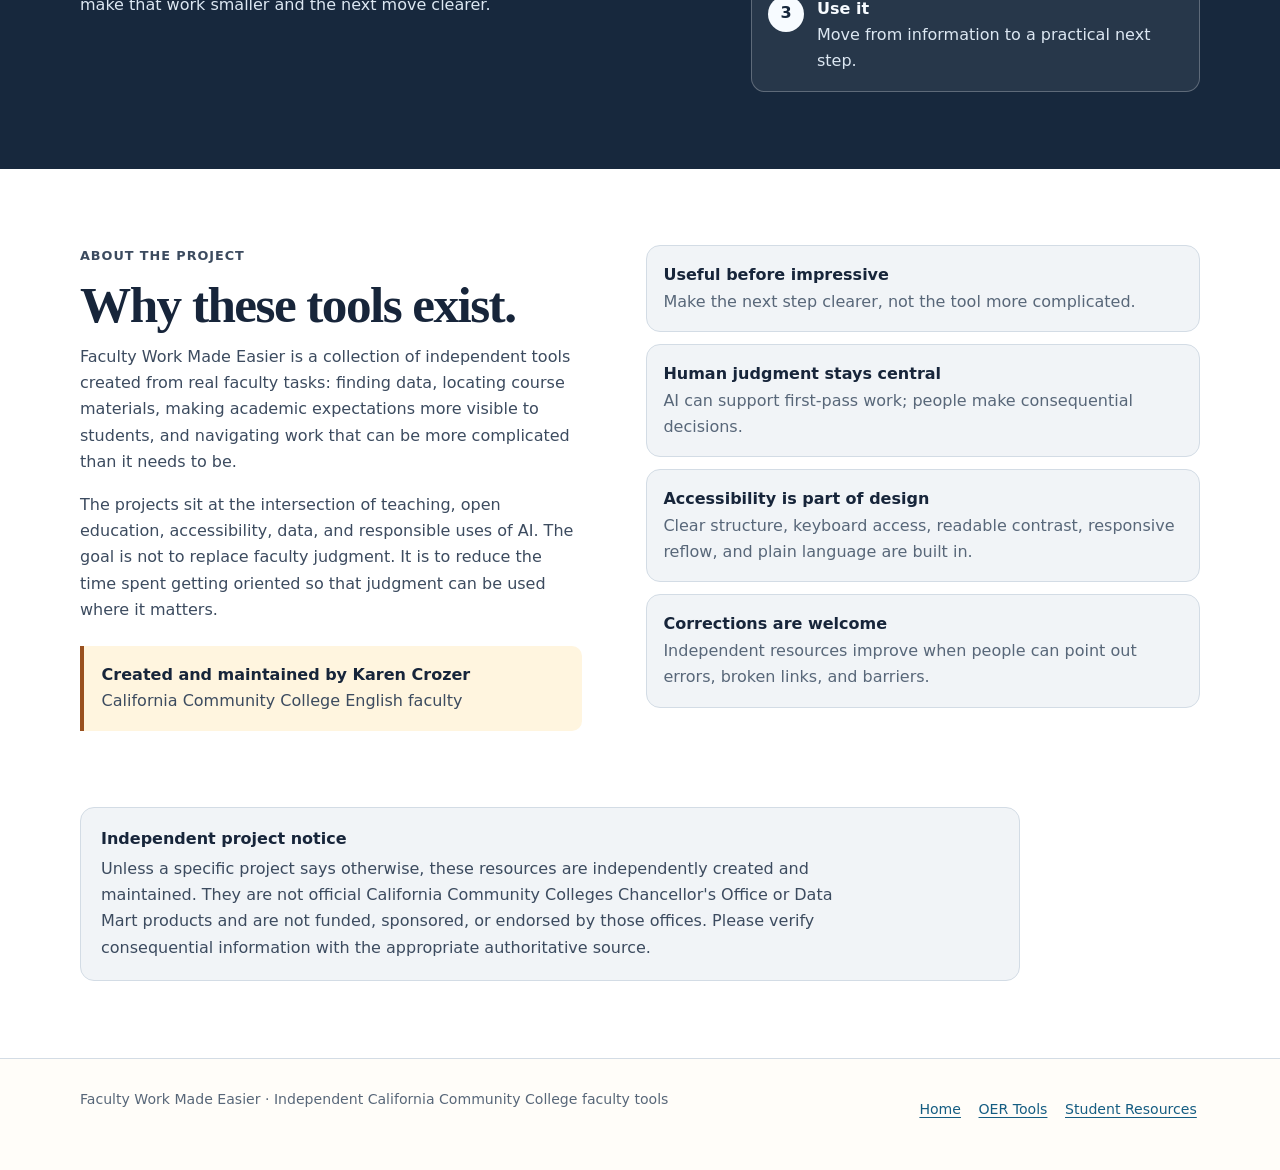
==== commit 23f06c94: "Add files via upload" ====
--- a/index.html
+++ b/index.html
@@ -3,964 +3,32 @@
 <head>
   <meta charset="utf-8">
   <meta name="viewport" content="width=device-width, initial-scale=1">
-  <meta name="description" content="Faculty Work Made Easier: independent, faculty-built tools for California Community College faculty.">
+  <meta name="description" content="Independent, faculty-built tools for California Community College faculty working with data, OER, and student learning.">
   <meta name="color-scheme" content="light dark">
   <meta name="theme-color" content="#fffdf9" media="(prefers-color-scheme: light)">
   <meta name="theme-color" content="#111923" media="(prefers-color-scheme: dark)">
-  <title>Faculty Work Made Easier | CCC Faculty Tools</title>
+  <title>Faculty Work Made Easier | California Community College Faculty Tools</title>
 
   <link rel="icon" href="favicon.ico" sizes="any">
   <link rel="icon" type="image/png" sizes="32x32" href="favicon-32x32.png">
   <link rel="icon" type="image/png" sizes="16x16" href="favicon-16x16.png">
   <link rel="apple-touch-icon" sizes="180x180" href="apple-touch-icon.png">
   <link rel="manifest" href="manifest.webmanifest">
-
-  <style>
-    :root {
-      color-scheme: light;
-
-      --bg: #f6f8fa;
-      --surface: #ffffff;
-      --surface-warm: #fffdf9;
-      --surface-subtle: #f1f4f7;
-      --text: #17253a;
-      --text-soft: #3c4b5f;
-      --muted: #586779;
-      --border: #d3dce5;
-      --border-strong: #b9c6d2;
-
-      --link: #155d82;
-      --focus: #005fcc;
-
-      --blue: #175d84;
-      --green: #315f46;
-      --orange: #99501f;
-      --violet: #584790;
-
-      --blue-wash: #edf6fb;
-      --green-wash: #eef7ef;
-      --peach-wash: #fff1e9;
-      --violet-wash: #f3effb;
-
-      --badge-bg: #fff5df;
-      --badge-text: #64460e;
-      --badge-border: #e4c986;
-
-      --mission-bg: #17283d;
-      --mission-text: #f7fbff;
-      --mission-soft: #dce7f2;
-      --mission-kicker: #ffd46a;
-
-      --shadow: 0 8px 28px rgba(20, 36, 61, .07);
-      --radius: 18px;
-      --max: 1120px;
-    }
-
-    @media (prefers-color-scheme: dark) {
-      :root {
-        color-scheme: dark;
-
-        --bg: #0b1118;
-        --surface: #121a24;
-        --surface-warm: #111923;
-        --surface-subtle: #18222d;
-        --text: #f2f6fa;
-        --text-soft: #d6e0e9;
-        --muted: #b5c3d1;
-        --border: #41505f;
-        --border-strong: #5c6d7d;
-
-        --link: #8fd3ff;
-        --focus: #79b8ff;
-
-        --blue: #8fd3ff;
-        --green: #9dd8ad;
-        --orange: #ffb684;
-        --violet: #c3b2ff;
-
-        --blue-wash: #102a3a;
-        --green-wash: #14291e;
-        --peach-wash: #2f201a;
-        --violet-wash: #241f38;
-
-        --badge-bg: #2a2418;
-        --badge-text: #ffe4a6;
-        --badge-border: #695b35;
-
-        --mission-bg: #05090d;
-        --mission-text: #f7fbff;
-        --mission-soft: #dce7f2;
-        --mission-kicker: #ffd46a;
-
-        --shadow: 0 10px 30px rgba(0, 0, 0, .24);
-      }
-    }
-
-    *,
-    *::before,
-    *::after {
-      box-sizing: border-box;
-    }
-
-    html {
-      scroll-behavior: smooth;
-      text-size-adjust: 100%;
-      -webkit-text-size-adjust: 100%;
-    }
-
-    body {
-      margin: 0;
-      color: var(--text);
-      background: var(--bg);
-      font-family: Inter, ui-sans-serif, system-ui, -apple-system, BlinkMacSystemFont, "Segoe UI", sans-serif;
-      font-size: 1rem;
-      line-height: 1.65;
-      overflow-wrap: break-word;
-      -webkit-font-smoothing: antialiased;
-      text-rendering: optimizeLegibility;
-    }
-
-    main:focus {
-      outline: none;
-    }
-
-    a {
-      color: var(--link);
-      text-decoration-thickness: .09em;
-      text-underline-offset: .18em;
-    }
-
-    p {
-      max-width: 70ch;
-    }
-
-    :where(a, button, [tabindex]):focus-visible {
-      outline: 3px solid var(--focus);
-      outline-offset: 4px;
-      border-radius: 8px;
-    }
-
-    .skip-link {
-      position: fixed;
-      left: 1rem;
-      top: -8rem;
-      z-index: 1000;
-      min-height: 44px;
-      display: inline-flex;
-      align-items: center;
-      padding: .7rem 1rem;
-      border: 2px solid #000;
-      border-radius: 8px;
-      background: #fff;
-      color: #000;
-      font-weight: 850;
-      text-decoration: none;
-    }
-
-    .skip-link:focus {
-      top: 1rem;
-    }
-
-    .sr-only {
-      position: absolute !important;
-      width: 1px !important;
-      height: 1px !important;
-      padding: 0 !important;
-      margin: -1px !important;
-      overflow: hidden !important;
-      clip: rect(0, 0, 0, 0) !important;
-      white-space: nowrap !important;
-      border: 0 !important;
-    }
-
-    .wrap {
-      width: min(calc(100% - 2rem), var(--max));
-      margin-inline: auto;
-    }
-
-    .icon {
-      width: 1.3rem;
-      height: 1.3rem;
-      flex: 0 0 auto;
-      stroke: currentColor;
-      stroke-width: 1.9;
-      fill: none;
-      stroke-linecap: round;
-      stroke-linejoin: round;
-    }
-
-    header {
-      background: var(--surface-warm);
-      border-bottom: 1px solid var(--border);
-    }
-
-    .site-nav {
-      min-height: 74px;
-      display: flex;
-      align-items: center;
-      justify-content: space-between;
-      gap: 1rem 1.5rem;
-      padding-block: .65rem;
-    }
-
-    .brand {
-      min-height: 44px;
-      display: inline-flex;
-      align-items: center;
-      color: var(--text);
-      text-decoration: none;
-      font-family: Georgia, "Times New Roman", serif;
-      font-size: 1.12rem;
-      font-weight: 800;
-      line-height: 1.2;
-      letter-spacing: -.02em;
-    }
-
-    nav ul {
-      display: flex;
-      flex-wrap: wrap;
-      align-items: center;
-      justify-content: flex-end;
-      gap: .15rem;
-      margin: 0;
-      padding: 0;
-      list-style: none;
-    }
-
-    nav a {
-      min-width: 44px;
-      min-height: 44px;
-      display: inline-flex;
-      align-items: center;
-      justify-content: center;
-      padding: .55rem .72rem;
-      border-radius: 10px;
-      color: var(--text-soft);
-      text-decoration: none;
-      font-size: .92rem;
-      font-weight: 760;
-    }
-
-    nav a[aria-current="page"] {
-      color: var(--text);
-      text-decoration: underline;
-      text-decoration-thickness: 2px;
-      text-underline-offset: .3em;
-    }
-
-    .independent {
-      min-height: 38px;
-      display: inline-flex;
-      align-items: center;
-      padding: .42rem .72rem;
-      border: 1px solid var(--badge-border);
-      border-radius: 999px;
-      background: var(--badge-bg);
-      color: var(--badge-text);
-      font-size: .79rem;
-      font-weight: 800;
-      white-space: nowrap;
-    }
-
-    @media (hover: hover) {
-      nav a:hover {
-        background: var(--surface-subtle);
-      }
-    }
-
-    .hero {
-      padding: clamp(3.8rem, 8vw, 7rem) 0 clamp(3.4rem, 6vw, 5rem);
-      background: var(--surface-warm);
-      border-bottom: 1px solid var(--border);
-    }
-
-    .hero-inner {
-      max-width: 900px;
-    }
-
-    .eyebrow,
-    .section-kicker {
-      margin: 0 0 .65rem;
-      color: var(--link);
-      font-size: .8rem;
-      font-weight: 850;
-      letter-spacing: .075em;
-      text-transform: uppercase;
-    }
-
-    .eyebrow {
-      display: inline-flex;
-      align-items: center;
-      gap: .6rem;
-      margin-bottom: 1rem;
-    }
-
-    .eyebrow::before {
-      content: "";
-      width: 30px;
-      height: 3px;
-      border-radius: 99px;
-      background: var(--orange);
-    }
-
-    h1,
-    h2,
-    h3 {
-      margin-top: 0;
-      color: var(--text);
-    }
-
-    h1 {
-      max-width: 11ch;
-      margin-bottom: 1rem;
-      font-family: Georgia, "Times New Roman", serif;
-      font-size: clamp(3rem, 7vw, 5.8rem);
-      line-height: 1.02;
-      letter-spacing: -.045em;
-      text-wrap: balance;
-    }
-
-    .hero-lede {
-      max-width: 760px;
-      margin: 0;
-      color: var(--text-soft);
-      font-size: clamp(1.1rem, 2vw, 1.3rem);
-      line-height: 1.58;
-    }
-
-    .hero-actions {
-      display: flex;
-      flex-wrap: wrap;
-      gap: .8rem;
-      margin: 1.8rem 0 1.45rem;
-    }
-
-    .button {
-      min-height: 48px;
-      display: inline-flex;
-      align-items: center;
-      justify-content: center;
-      gap: .5rem;
-      padding: .74rem 1rem;
-      border: 2px solid var(--text);
-      border-radius: 999px;
-      background: var(--text);
-      color: var(--surface);
-      text-decoration: none;
-      font-weight: 830;
-      line-height: 1.2;
-    }
-
-    .button.secondary {
-      background: transparent;
-      color: var(--text);
-    }
-
-    @media (hover: hover) {
-      .button:hover {
-        box-shadow: var(--shadow);
-      }
-    }
-
-    .trust-row {
-      display: flex;
-      flex-wrap: wrap;
-      gap: .65rem 1.15rem;
-      margin: 0;
-      padding: 0;
-      list-style: none;
-      color: var(--muted);
-      font-size: .92rem;
-    }
-
-    .trust-row li {
-      display: inline-flex;
-      align-items: center;
-      gap: .38rem;
-    }
-
-    .trust-row .icon {
-      width: 1.05rem;
-      height: 1.05rem;
-      color: var(--green);
-    }
-
-    section {
-      padding: clamp(3.4rem, 6vw, 5.5rem) 0;
-    }
-
-    .section-intro {
-      max-width: 790px;
-      margin-bottom: 1.7rem;
-    }
-
-    h2 {
-      margin-bottom: .65rem;
-      font-family: Georgia, "Times New Roman", serif;
-      font-size: clamp(2rem, 4vw, 3.2rem);
-      line-height: 1.1;
-      letter-spacing: -.03em;
-      text-wrap: balance;
-    }
-
-    .section-intro > p:last-child {
-      margin: 0;
-      color: var(--muted);
-      font-size: 1.04rem;
-    }
-
-    #start,
-    #projects,
-    #about {
-      scroll-margin-top: 1rem;
-    }
-
-    .start-section {
-      background: var(--surface);
-    }
-
-    .pathways {
-      display: grid;
-      grid-template-columns: repeat(2, minmax(0, 1fr));
-      gap: 1rem;
-    }
-
-    .path-card {
-      min-height: 195px;
-      display: flex;
-      flex-direction: column;
-      padding: 1.35rem;
-      border: 1px solid var(--border-strong);
-      border-radius: var(--radius);
-      color: var(--text);
-      text-decoration: none;
-      transition: transform .16s ease, box-shadow .16s ease, border-color .16s ease;
-    }
-
-    .path-card.data { background: var(--blue-wash); }
-    .path-card.oer { background: var(--green-wash); }
-    .path-card.teach { background: var(--peach-wash); }
-    .path-card.guide { background: var(--violet-wash); }
-
-    @media (hover: hover) {
-      .path-card:hover {
-        transform: translateY(-2px);
-        border-color: var(--text-soft);
-        box-shadow: var(--shadow);
-      }
-    }
-
-    .path-top {
-      display: flex;
-      align-items: center;
-      gap: .75rem;
-      margin-bottom: .8rem;
-    }
-
-    .path-icon,
-    .project-icon {
-      width: 44px;
-      height: 44px;
-      display: grid;
-      place-items: center;
-      flex: 0 0 44px;
-      border: 1px solid var(--border);
-      border-radius: 12px;
-      background: var(--surface);
-    }
-
-    .data .path-icon,
-    .project-card.data .project-icon { color: var(--blue); }
-
-    .oer .path-icon,
-    .project-card.oer .project-icon { color: var(--green); }
-
-    .teach .path-icon,
-    .project-card.labs .project-icon { color: var(--orange); }
-
-    .guide .path-icon,
-    .project-card.ai .project-icon { color: var(--violet); }
-
-    .path-card h3 {
-      margin: 0;
-      font-size: 1.17rem;
-      line-height: 1.3;
-      letter-spacing: -.015em;
-    }
-
-    .path-card p {
-      margin: 0;
-      color: var(--text-soft);
-      font-size: .96rem;
-    }
-
-    .card-arrow {
-      margin-top: auto;
-      padding-top: 1rem;
-      display: inline-flex;
-      align-items: center;
-      gap: .38rem;
-      font-size: .93rem;
-      font-weight: 820;
-    }
-
-    .card-arrow .icon {
-      width: 1rem;
-      height: 1rem;
-    }
-
-    .projects-section {
-      background: var(--bg);
-    }
-
-    .project-grid {
-      display: grid;
-      grid-template-columns: repeat(2, minmax(0, 1fr));
-      gap: 1rem;
-    }
-
-    .project-card {
-      display: flex;
-      flex-direction: column;
-      min-height: 300px;
-      padding: 1.45rem;
-      border: 1px solid var(--border);
-      border-radius: var(--radius);
-      background: var(--surface);
-      box-shadow: 0 1px 0 rgba(20, 36, 61, .03);
-    }
-
-    .project-meta {
-      display: flex;
-      align-items: center;
-      justify-content: space-between;
-      gap: 1rem;
-      margin-bottom: 1rem;
-    }
-
-    .project-tag {
-      color: var(--muted);
-      font-size: .78rem;
-      font-weight: 820;
-      letter-spacing: .035em;
-      text-transform: uppercase;
-    }
-
-    .project-card h3 {
-      margin-bottom: .3rem;
-      font-family: Georgia, "Times New Roman", serif;
-      font-size: 1.57rem;
-      line-height: 1.18;
-      letter-spacing: -.02em;
-    }
-
-    .project-tagline {
-      margin: 0 0 .65rem;
-      color: var(--text);
-      font-weight: 790;
-    }
-
-    .project-description {
-      margin: 0;
-      color: var(--text-soft);
-      font-size: .96rem;
-    }
-
-    .project-link {
-      min-height: 44px;
-      width: fit-content;
-      margin-top: auto;
-      padding-top: 1rem;
-      display: inline-flex;
-      align-items: center;
-      gap: .4rem;
-      color: var(--link);
-      font-weight: 830;
-    }
-
-    .project-link .icon {
-      width: 1rem;
-      height: 1rem;
-    }
-
-    .project-status {
-      margin-top: auto;
-      padding-top: 1.15rem;
-      color: var(--muted);
-      font-size: .9rem;
-      font-weight: 760;
-    }
-
-    .mission-section {
-      background: var(--mission-bg);
-      color: var(--mission-text);
-    }
-
-    .mission-section h2 {
-      color: var(--mission-text);
-    }
-
-    .mission-section .section-kicker {
-      color: var(--mission-kicker);
-    }
-
-    .mission-grid {
-      display: grid;
-      grid-template-columns: minmax(0, 1.15fr) minmax(300px, .85fr);
-      gap: clamp(2rem, 5vw, 4rem);
-      align-items: start;
-    }
-
-    .mission-copy p:last-child {
-      margin-bottom: 0;
-      color: var(--mission-soft);
-      font-size: 1.04rem;
-    }
-
-    .mission-steps {
-      display: grid;
-      gap: .8rem;
-      margin: 0;
-      padding: 0;
-      list-style: none;
-    }
-
-    .mission-step {
-      display: grid;
-      grid-template-columns: 36px 1fr;
-      gap: .8rem;
-      align-items: start;
-      padding: 1rem;
-      border: 1px solid rgba(255, 255, 255, .26);
-      border-radius: 14px;
-      background: rgba(255, 255, 255, .07);
-    }
-
-    .step-number {
-      width: 36px;
-      height: 36px;
-      display: grid;
-      place-items: center;
-      border-radius: 50%;
-      background: var(--mission-text);
-      color: var(--mission-bg);
-      font-weight: 900;
-    }
-
-    .mission-step strong {
-      display: block;
-      margin-bottom: .1rem;
-      color: var(--mission-text);
-    }
-
-    .mission-step span:last-child {
-      color: var(--mission-soft);
-      font-size: .94rem;
-    }
-
-    .about-section {
-      background: var(--surface);
-    }
-
-    .about-grid {
-      display: grid;
-      grid-template-columns: minmax(0, .95fr) minmax(0, 1.05fr);
-      gap: clamp(2rem, 5vw, 4rem);
-      align-items: start;
-    }
-
-    .about-copy p {
-      margin-top: 0;
-      color: var(--text-soft);
-    }
-
-    .author-note {
-      margin-top: 1.4rem;
-      padding: 1rem 1.1rem;
-      border-left: 4px solid var(--orange);
-      border-radius: 0 10px 10px 0;
-      background: var(--badge-bg);
-      color: var(--text-soft);
-    }
-
-    .author-note strong {
-      display: block;
-      color: var(--text);
-    }
-
-    .principles {
-      display: grid;
-      gap: .75rem;
-      margin: 0;
-      padding: 0;
-      list-style: none;
-    }
-
-    .principle {
-      padding: 1rem 1.05rem;
-      border: 1px solid var(--border);
-      border-radius: 14px;
-      background: var(--surface-subtle);
-    }
-
-    .principle strong {
-      display: block;
-      margin-bottom: .18rem;
-      color: var(--text);
-    }
-
-    .principle span {
-      color: var(--muted);
-      font-size: .93rem;
-    }
-
-    .transparency-section {
-      padding-top: 0;
-      background: var(--surface);
-    }
-
-    .notice {
-      max-width: 940px;
-      padding: 1.2rem 1.25rem;
-      border: 1px solid var(--border);
-      border-radius: 14px;
-      background: var(--surface-subtle);
-      color: var(--text-soft);
-    }
-
-    .notice h2 {
-      margin: 0 0 .35rem;
-      font-family: inherit;
-      font-size: 1rem;
-      line-height: 1.4;
-      letter-spacing: 0;
-    }
-
-    .notice p {
-      margin: 0;
-    }
-
-    footer {
-      padding: 1.8rem 0 2.4rem;
-      border-top: 1px solid var(--border);
-      background: var(--surface-warm);
-    }
-
-    .footer-inner {
-      display: flex;
-      justify-content: space-between;
-      gap: 1.25rem;
-      align-items: flex-start;
-      color: var(--muted);
-      font-size: .88rem;
-    }
-
-    .footer-inner p {
-      margin: 0;
-    }
-
-    .footer-links {
-      display: flex;
-      flex-wrap: wrap;
-      justify-content: flex-end;
-      gap: .2rem .7rem;
-    }
-
-    .footer-links a {
-      min-width: 44px;
-      min-height: 44px;
-      display: inline-flex;
-      align-items: center;
-      padding-inline: .2rem;
-      color: var(--link);
-    }
-
-    @media (max-width: 900px) {
-      .independent {
-        display: none;
-      }
-
-      .mission-grid,
-      .about-grid {
-        grid-template-columns: 1fr;
-      }
-    }
-
-    @media (max-width: 760px) {
-      .site-nav {
-        align-items: flex-start;
-        flex-direction: column;
-        gap: .45rem;
-      }
-
-      nav {
-        width: 100%;
-      }
-
-      nav ul {
-        justify-content: flex-start;
-      }
-
-      .hero {
-        padding-top: 3.25rem;
-      }
-
-      h1 {
-        font-size: clamp(3rem, 15vw, 4.6rem);
-      }
-
-      .pathways,
-      .project-grid {
-        grid-template-columns: 1fr;
-      }
-
-      .project-card {
-        min-height: 0;
-      }
-
-      .footer-inner {
-        flex-direction: column;
-      }
-
-      .footer-links {
-        justify-content: flex-start;
-      }
-    }
-
-    @media (max-width: 520px) {
-      .wrap {
-        width: min(calc(100% - 1.25rem), var(--max));
-      }
-
-      .hero-actions {
-        flex-direction: column;
-        align-items: stretch;
-      }
-
-      .button {
-        width: 100%;
-      }
-
-      .trust-row {
-        display: grid;
-        gap: .5rem;
-      }
-
-      section {
-        padding-block: 3rem;
-      }
-    }
-
-    @media (prefers-reduced-motion: reduce) {
-      html {
-        scroll-behavior: auto;
-      }
-
-      *,
-      *::before,
-      *::after {
-        scroll-behavior: auto !important;
-        transition-duration: .001ms !important;
-        animation-duration: .001ms !important;
-        animation-iteration-count: 1 !important;
-      }
-    }
-
-    @media (prefers-contrast: more) {
-      :root {
-        --border: #8a99a7;
-        --border-strong: #738392;
-      }
-
-      @media (prefers-color-scheme: dark) {
-        :root {
-          --border: #8192a3;
-          --border-strong: #9bacbc;
-        }
-      }
-
-      .path-card,
-      .project-card,
-      .principle,
-      .notice {
-        border-width: 2px;
-      }
-    }
-
-    @media (forced-colors: active) {
-      * {
-        forced-color-adjust: auto;
-      }
-
-      .path-card,
-      .project-card,
-      .mission-step,
-      .principle,
-      .notice,
-      .independent {
-        border: 1px solid CanvasText;
-      }
-
-      .eyebrow::before {
-        background: CanvasText;
-      }
-    }
-
-    @media print {
-      header nav,
-      .hero-actions,
-      .independent,
-      .footer-links {
-        display: none;
-      }
-
-      body,
-      .hero,
-      .start-section,
-      .projects-section,
-      .about-section,
-      .transparency-section,
-      footer {
-        color: #000;
-        background: #fff;
-      }
-
-      .mission-section {
-        color: #000;
-        background: #fff;
-        border-block: 1px solid #777;
-      }
-
-      .mission-section h2,
-      .mission-section .section-kicker,
-      .mission-copy p:last-child,
-      .mission-step strong,
-      .mission-step span:last-child {
-        color: #000;
-      }
-
-      a {
-        color: #000;
-      }
-    }
-  </style>
+  <link rel="stylesheet" href="styles.css">
 </head>
-
 <body>
   <a class="skip-link" href="#main">Skip to main content</a>
 
   <header>
     <div class="wrap site-nav">
-      <a class="brand" href="#top" aria-label="Faculty Work Made Easier home">
-        Faculty Work Made Easier
-      </a>
+      <a class="brand" href="index.html">Faculty Work Made Easier</a>
 
       <nav aria-label="Primary navigation">
         <ul>
-          <li><a href="#top" aria-current="page">Home</a></li>
-          <li><a href="#start">Start Here</a></li>
-          <li><a href="#projects">Projects</a></li>
-          <li><a href="#about">About</a></li>
+          <li><a href="index.html" aria-current="page">Home</a></li>
+          <li><a href="oer-tools/index.html">OER Tools</a></li>
+          <li><a href="student-learning-resources/index.html">Student Resources</a></li>
+          <li><a href="index.html#about">About</a></li>
         </ul>
       </nav>
 
@@ -969,19 +37,16 @@
   </header>
 
   <main id="main" tabindex="-1">
-    <section class="hero" id="top" aria-labelledby="hero-title">
+    <section class="hero" aria-labelledby="hero-title">
       <div class="wrap">
         <div class="hero-inner">
           <p class="eyebrow">Independent CCC tools · built by faculty</p>
           <h1 id="hero-title">Faculty work, made easier.</h1>
-          <p class="hero-lede">Practical tools for teaching, OER, data, and the everyday work around the classroom—designed to help you get oriented, find what you need, and move forward.</p>
+          <p class="hero-lede">Practical tools for California Community College faculty—organized around the task in front of you, so you can spend less time figuring out where to start.</p>
 
           <div class="hero-actions">
-            <a class="button" href="#start">
-              Find the right tool
-              <svg class="icon" viewBox="0 0 24 24" aria-hidden="true"><path d="M5 12h14M13 6l6 6-6 6"/></svg>
-            </a>
-            <a class="button secondary" href="#projects">Explore all projects</a>
+            <a class="button" href="#start">Find the right tool <svg class="icon" viewBox="0 0 24 24" aria-hidden="true"><path d="M5 12h14M13 6l6 6-6 6"/></svg></a>
+            <a class="button secondary" href="#about">About the project</a>
           </div>
 
           <ul class="trust-row" aria-label="Project values">
@@ -998,120 +63,42 @@
         <div class="section-intro">
           <p class="section-kicker">Start here</p>
           <h2 id="start-heading">What are you trying to make easier?</h2>
-          <p>Choose the task in front of you. You do not need to know the name of the right project first.</p>
+          <p>Choose the task you are working on. You do not need to know the name of the right project first.</p>
         </div>
 
         <div class="pathways">
-          <a class="path-card data" href="#data-mart-smart">
+          <a class="path-card data" href="https://drkarebear.github.io/data-mart-smart/">
             <div class="path-top">
               <span class="path-icon" aria-hidden="true">
                 <svg class="icon" viewBox="0 0 24 24"><path d="M4 20V10h4v10M10 20V4h4v16M16 20v-7h4v7M3 20h18"/></svg>
               </span>
               <h3>Work With Data</h3>
             </div>
-            <p>Find the right report, compare colleges, and make sense of CCC data.</p>
-            <span class="card-arrow">See data tools <svg class="icon" viewBox="0 0 24 24" aria-hidden="true"><path d="M5 12h14M13 6l6 6-6 6"/></svg></span>
+            <p>Find the right California Community Colleges Data Mart report, understand the fields, and make sense of what you find.</p>
+            <span class="card-arrow">Open Data Mart Smart <svg class="icon" viewBox="0 0 24 24" aria-hidden="true"><path d="M14 5h5v5M19 5l-8 8M19 13v6H5V5h6"/></svg></span>
           </a>
 
-          <a class="path-card oer" href="#oer-picks">
+          <a class="path-card oer" href="oer-tools/index.html">
             <div class="path-top">
               <span class="path-icon" aria-hidden="true">
                 <svg class="icon" viewBox="0 0 24 24"><path d="M4 5.5A2.5 2.5 0 0 1 6.5 3H11v16H6.5A2.5 2.5 0 0 0 4 21.5zM20 5.5A2.5 2.5 0 0 0 17.5 3H13v16h4.5a2.5 2.5 0 0 1 2.5 2.5z"/></svg>
               </span>
-              <h3>Find Course Materials</h3>
+              <h3>Find OER &amp; ZTC Materials</h3>
             </div>
-            <p>Find OER and ZTC possibilities without beginning with a blank search box.</p>
-            <span class="card-arrow">See OER tools <svg class="icon" viewBox="0 0 24 24" aria-hidden="true"><path d="M5 12h14M13 6l6 6-6 6"/></svg></span>
+            <p>Choose between a faculty-reviewed English OER shortlist and AI-assisted workflows for broader OER and ZTC work.</p>
+            <span class="card-arrow">Choose an OER tool <svg class="icon" viewBox="0 0 24 24" aria-hidden="true"><path d="M5 12h14M13 6l6 6-6 6"/></svg></span>
           </a>
 
-          <a class="path-card teach" href="#learning-labs">
+          <a class="path-card teach" href="student-learning-resources/index.html">
             <div class="path-top">
               <span class="path-icon" aria-hidden="true">
                 <svg class="icon" viewBox="0 0 24 24"><path d="m14.7 6.3 3 3M4 20l4.5-1 9.9-9.9a2.1 2.1 0 0 0-3-3L5.5 16zM13 20h7"/></svg>
               </span>
-              <h3>Teach &amp; Design</h3>
+              <h3>Teach Writing &amp; Literature</h3>
             </div>
-            <p>Use practical labs and scaffolds that make academic moves more visible to students.</p>
-            <span class="card-arrow">See teaching tools <svg class="icon" viewBox="0 0 24 24" aria-hidden="true"><path d="M5 12h14M13 6l6 6-6 6"/></svg></span>
+            <p>Choose student-facing resources for ENGL C1000 or ENGL C1002, including interactive practice with often-invisible academic moves.</p>
+            <span class="card-arrow">Choose student resources <svg class="icon" viewBox="0 0 24 24" aria-hidden="true"><path d="M5 12h14M13 6l6 6-6 6"/></svg></span>
           </a>
-
-          <a class="path-card guide" href="#promptbook">
-            <div class="path-top">
-              <span class="path-icon" aria-hidden="true">
-                <svg class="icon" viewBox="0 0 24 24"><circle cx="12" cy="12" r="9"/><path d="m15.5 8.5-2 5-5 2 2-5z"/></svg>
-              </span>
-              <h3>Figure Something Out</h3>
-            </div>
-            <p>Use guided prompts and tools to turn complicated first-pass work into a clearer next step.</p>
-            <span class="card-arrow">See guided tools <svg class="icon" viewBox="0 0 24 24" aria-hidden="true"><path d="M5 12h14M13 6l6 6-6 6"/></svg></span>
-          </a>
-        </div>
-      </div>
-    </section>
-
-    <section class="projects-section" id="projects" aria-labelledby="projects-heading">
-      <div class="wrap">
-        <div class="section-intro">
-          <p class="section-kicker">The toolkit</p>
-          <h2 id="projects-heading">Explore the projects</h2>
-          <p>Each project solves a different problem. Together, they form a growing collection of tools for the work behind teaching.</p>
-        </div>
-
-        <div class="project-grid">
-          <article class="project-card data" id="data-mart-smart">
-            <div class="project-meta">
-              <span class="project-icon" aria-hidden="true">
-                <svg class="icon" viewBox="0 0 24 24"><path d="M4 20V10h4v10M10 20V4h4v16M16 20v-7h4v7M3 20h18"/></svg>
-              </span>
-              <span class="project-tag">Data</span>
-            </div>
-            <h3>Data Mart Smart</h3>
-            <p class="project-tagline">CCC data without the scavenger hunt.</p>
-            <p class="project-description">Start with your question, find the right Data Mart report, and understand what the fields are telling you.</p>
-            <a class="project-link" href="https://drkarebear.github.io/data-mart-smart/">
-              Explore Data Mart Smart
-              <svg class="icon" viewBox="0 0 24 24" aria-hidden="true"><path d="M5 12h14M13 6l6 6-6 6"/></svg>
-            </a>
-          </article>
-
-          <article class="project-card oer" id="oer-picks">
-            <div class="project-meta">
-              <span class="project-icon" aria-hidden="true">
-                <svg class="icon" viewBox="0 0 24 24"><path d="M4 5.5A2.5 2.5 0 0 1 6.5 3H11v16H6.5A2.5 2.5 0 0 0 4 21.5zM20 5.5A2.5 2.5 0 0 0 17.5 3H13v16h4.5a2.5 2.5 0 0 1 2.5 2.5z"/><path d="m15.5 10 1.5 1.5 3-3"/></svg>
-              </span>
-              <span class="project-tag">OER + English</span>
-            </div>
-            <h3>CCC English OER Picks</h3>
-            <p class="project-tagline">Start with a manageable shortlist.</p>
-            <p class="project-description">Course-centered OER possibilities for California Community College English faculty, with human review and attention to fit.</p>
-            <span class="project-status">Project link coming soon.</span>
-          </article>
-
-          <article class="project-card ai" id="promptbook">
-            <div class="project-meta">
-              <span class="project-icon" aria-hidden="true">
-                <svg class="icon" viewBox="0 0 24 24"><path d="M9 18h6M10 22h4M8.2 14.5A7 7 0 1 1 15.8 14.5C14.7 15.3 14 16.5 14 18h-4c0-1.5-.7-2.7-1.8-3.5Z"/><path d="M12 2v2M4.9 4.9l1.4 1.4M19.1 4.9l-1.4 1.4"/></svg>
-              </span>
-              <span class="project-tag">OER + AI</span>
-            </div>
-            <h3>The OER Promptbook</h3>
-            <p class="project-tagline">Let AI help with the searching, not the deciding.</p>
-            <p class="project-description">Reusable prompts for finding, comparing, evaluating, mapping, and adapting OER and ZTC materials.</p>
-            <span class="project-status">Project link coming soon.</span>
-          </article>
-
-          <article class="project-card labs" id="learning-labs">
-            <div class="project-meta">
-              <span class="project-icon" aria-hidden="true">
-                <svg class="icon" viewBox="0 0 24 24"><path d="M16 21v-2a4 4 0 0 0-4-4H6a4 4 0 0 0-4 4v2M9 11a4 4 0 1 0 0-8 4 4 0 0 0 0 8ZM22 21v-2a4 4 0 0 0-3-3.87M16 3.13a4 4 0 0 1 0 7.75"/></svg>
-              </span>
-              <span class="project-tag">Teaching + Learning</span>
-            </div>
-            <h3>Student Learning Labs</h3>
-            <p class="project-tagline">Teach the moves students are often expected to already know.</p>
-            <p class="project-description">Interactive activities for reading, writing, research, analysis, rhetorical thinking, and navigating college expectations.</p>
-            <span class="project-status">Project link coming soon.</span>
-          </article>
         </div>
       </div>
     </section>
@@ -1145,13 +132,13 @@
       <div class="wrap about-grid">
         <div class="about-copy">
           <p class="section-kicker">About the project</p>
-          <h2 id="about-heading">Why I build these tools.</h2>
-          <p>I am Karen Crozer, a California Community College English faculty member who builds independent tools for faculty and students. Most of these projects begin the same way: I am trying to complete a real task, realize the process is harder or more opaque than it needs to be, and start building the resource I wish already existed.</p>
-          <p>The projects live at the intersection of teaching, open education, accessibility, data, and responsible uses of AI. The through-line is simple: reduce the hidden labor around good teaching without replacing the human judgment that makes the work meaningful.</p>
+          <h2 id="about-heading">Why these tools exist.</h2>
+          <p>Faculty Work Made Easier is a collection of independent tools created from real faculty tasks: finding data, locating course materials, making academic expectations more visible to students, and navigating work that can be more complicated than it needs to be.</p>
+          <p>The projects sit at the intersection of teaching, open education, accessibility, data, and responsible uses of AI. The goal is not to replace faculty judgment. It is to reduce the time spent getting oriented so that judgment can be used where it matters.</p>
 
           <div class="author-note">
-            <strong>Karen Crozer</strong>
-            Creator and independent maintainer of Faculty Work Made Easier
+            <strong>Created and maintained by Karen Crozer</strong>
+            California Community College English faculty
           </div>
         </div>
 
@@ -1166,7 +153,7 @@
           </li>
           <li class="principle">
             <strong>Accessibility is part of design</strong>
-            <span>Keyboard access, clear structure, readable contrast, responsive reflow, and plain language are built in.</span>
+            <span>Clear structure, keyboard access, readable contrast, responsive reflow, and plain language are built in.</span>
           </li>
           <li class="principle">
             <strong>Corrections are welcome</strong>
@@ -1176,11 +163,11 @@
       </div>
     </section>
 
-    <section class="transparency-section" aria-labelledby="notice-heading">
+    <section class="notice-section" aria-labelledby="notice-heading">
       <div class="wrap">
         <aside class="notice">
           <h2 id="notice-heading">Independent project notice</h2>
-          <p>Unless a specific project says otherwise, these resources are independently created and maintained by Karen Crozer. They are not official California Community Colleges Chancellor's Office or Data Mart products and are not funded, sponsored, or endorsed by those offices. Independent resources can contain errors; please verify consequential information with the appropriate authoritative source.</p>
+          <p>Unless a specific project says otherwise, these resources are independently created and maintained. They are not official California Community Colleges Chancellor's Office or Data Mart products and are not funded, sponsored, or endorsed by those offices. Please verify consequential information with the appropriate authoritative source.</p>
         </aside>
       </div>
     </section>
@@ -1188,11 +175,11 @@
 
   <footer>
     <div class="wrap footer-inner">
-      <p>Faculty Work Made Easier · Independent CCC faculty tools</p>
+      <p>Faculty Work Made Easier · Independent California Community College faculty tools</p>
       <div class="footer-links" aria-label="Footer links">
-        <a href="#about">About</a>
-        <a href="#projects">Projects</a>
-        <a href="#top">Back to top</a>
+        <a href="index.html">Home</a>
+        <a href="oer-tools/index.html">OER Tools</a>
+        <a href="student-learning-resources/index.html">Student Resources</a>
       </div>
     </div>
   </footer>
--- a/styles.css
+++ b/styles.css
@@ -0,0 +1,964 @@
+:root {
+  color-scheme: light;
+
+  --bg: #f6f8fa;
+  --surface: #ffffff;
+  --surface-warm: #fffdf9;
+  --surface-soft: #f1f4f7;
+  --text: #17253a;
+  --text-soft: #3c4b5f;
+  --muted: #586779;
+  --border: #d3dce5;
+  --border-strong: #b9c6d2;
+  --link: #155d82;
+  --focus: #005fcc;
+
+  --blue: #175d84;
+  --green: #315f46;
+  --orange: #99501f;
+  --violet: #584790;
+
+  --blue-wash: #edf6fb;
+  --green-wash: #eef7ef;
+  --peach-wash: #fff1e9;
+  --violet-wash: #f3effb;
+
+  --badge-bg: #fff5df;
+  --badge-text: #64460e;
+  --badge-border: #e4c986;
+
+  --dark-section: #17283d;
+  --dark-section-text: #f7fbff;
+  --dark-section-soft: #dce7f2;
+  --dark-section-accent: #ffd46a;
+
+  --shadow: 0 8px 28px rgba(20, 36, 61, .07);
+  --radius: 18px;
+  --max: 1120px;
+}
+
+@media (prefers-color-scheme: dark) {
+  :root {
+    color-scheme: dark;
+
+    --bg: #0b1118;
+    --surface: #121a24;
+    --surface-warm: #111923;
+    --surface-soft: #18222d;
+    --text: #f2f6fa;
+    --text-soft: #d6e0e9;
+    --muted: #b5c3d1;
+    --border: #41505f;
+    --border-strong: #5c6d7d;
+    --link: #8fd3ff;
+    --focus: #79b8ff;
+
+    --blue: #8fd3ff;
+    --green: #9dd8ad;
+    --orange: #ffb684;
+    --violet: #c3b2ff;
+
+    --blue-wash: #102a3a;
+    --green-wash: #14291e;
+    --peach-wash: #2f201a;
+    --violet-wash: #241f38;
+
+    --badge-bg: #2a2418;
+    --badge-text: #ffe4a6;
+    --badge-border: #695b35;
+
+    --dark-section: #05090d;
+    --dark-section-text: #f7fbff;
+    --dark-section-soft: #dce7f2;
+    --dark-section-accent: #ffd46a;
+
+    --shadow: 0 10px 30px rgba(0, 0, 0, .24);
+  }
+}
+
+*,
+*::before,
+*::after {
+  box-sizing: border-box;
+}
+
+html {
+  scroll-behavior: smooth;
+  text-size-adjust: 100%;
+  -webkit-text-size-adjust: 100%;
+}
+
+body {
+  margin: 0;
+  color: var(--text);
+  background: var(--bg);
+  font-family: Inter, ui-sans-serif, system-ui, -apple-system, BlinkMacSystemFont, "Segoe UI", sans-serif;
+  font-size: 1rem;
+  line-height: 1.65;
+  overflow-wrap: break-word;
+  -webkit-font-smoothing: antialiased;
+  text-rendering: optimizeLegibility;
+}
+
+main:focus {
+  outline: none;
+}
+
+a {
+  color: var(--link);
+  text-decoration-thickness: .09em;
+  text-underline-offset: .18em;
+}
+
+p,
+li {
+  max-width: 72ch;
+}
+
+:where(a, button, [tabindex]):focus-visible {
+  outline: 3px solid var(--focus);
+  outline-offset: 4px;
+  border-radius: 8px;
+}
+
+.skip-link {
+  position: fixed;
+  left: 1rem;
+  top: -8rem;
+  z-index: 1000;
+  min-height: 44px;
+  display: inline-flex;
+  align-items: center;
+  padding: .7rem 1rem;
+  border: 2px solid #000;
+  border-radius: 8px;
+  background: #fff;
+  color: #000;
+  font-weight: 850;
+  text-decoration: none;
+}
+
+.skip-link:focus {
+  top: 1rem;
+}
+
+.wrap {
+  width: min(calc(100% - 2rem), var(--max));
+  margin-inline: auto;
+}
+
+.icon {
+  width: 1.3rem;
+  height: 1.3rem;
+  flex: 0 0 auto;
+  stroke: currentColor;
+  stroke-width: 1.9;
+  fill: none;
+  stroke-linecap: round;
+  stroke-linejoin: round;
+}
+
+header {
+  background: var(--surface-warm);
+  border-bottom: 1px solid var(--border);
+}
+
+.site-nav {
+  min-height: 74px;
+  display: flex;
+  align-items: center;
+  justify-content: space-between;
+  gap: 1rem 1.5rem;
+  padding-block: .65rem;
+}
+
+.brand {
+  min-height: 44px;
+  display: inline-flex;
+  align-items: center;
+  color: var(--text);
+  text-decoration: none;
+  font-family: Georgia, "Times New Roman", serif;
+  font-size: 1.12rem;
+  font-weight: 800;
+  line-height: 1.2;
+  letter-spacing: -.02em;
+}
+
+nav ul {
+  display: flex;
+  flex-wrap: wrap;
+  justify-content: flex-end;
+  gap: .15rem;
+  margin: 0;
+  padding: 0;
+  list-style: none;
+}
+
+nav a {
+  min-width: 44px;
+  min-height: 44px;
+  display: inline-flex;
+  align-items: center;
+  justify-content: center;
+  padding: .55rem .72rem;
+  border-radius: 10px;
+  color: var(--text-soft);
+  text-decoration: none;
+  font-size: .92rem;
+  font-weight: 760;
+}
+
+nav a[aria-current="page"] {
+  color: var(--text);
+  text-decoration: underline;
+  text-decoration-thickness: 2px;
+  text-underline-offset: .3em;
+}
+
+.independent {
+  min-height: 38px;
+  display: inline-flex;
+  align-items: center;
+  padding: .42rem .72rem;
+  border: 1px solid var(--badge-border);
+  border-radius: 999px;
+  background: var(--badge-bg);
+  color: var(--badge-text);
+  font-size: .79rem;
+  font-weight: 800;
+  white-space: nowrap;
+}
+
+@media (hover: hover) {
+  nav a:hover {
+    background: var(--surface-soft);
+  }
+}
+
+.hero {
+  padding: clamp(3.8rem, 8vw, 7rem) 0 clamp(3.4rem, 6vw, 5rem);
+  background: var(--surface-warm);
+  border-bottom: 1px solid var(--border);
+}
+
+.hero.compact {
+  padding-block: clamp(2.8rem, 6vw, 4.7rem);
+}
+
+.hero-inner {
+  max-width: 900px;
+}
+
+.eyebrow,
+.section-kicker {
+  margin: 0 0 .65rem;
+  color: var(--link);
+  font-size: .8rem;
+  font-weight: 850;
+  letter-spacing: .075em;
+  text-transform: uppercase;
+}
+
+.eyebrow {
+  display: inline-flex;
+  align-items: center;
+  gap: .6rem;
+  margin-bottom: 1rem;
+}
+
+.eyebrow::before {
+  content: "";
+  width: 30px;
+  height: 3px;
+  border-radius: 99px;
+  background: var(--orange);
+}
+
+h1,
+h2,
+h3 {
+  margin-top: 0;
+  color: var(--text);
+}
+
+h1 {
+  max-width: 12ch;
+  margin-bottom: 1rem;
+  font-family: Georgia, "Times New Roman", serif;
+  font-size: clamp(3rem, 7vw, 5.7rem);
+  line-height: 1.02;
+  letter-spacing: -.045em;
+  text-wrap: balance;
+}
+
+.compact h1 {
+  max-width: 15ch;
+  font-size: clamp(2.65rem, 6vw, 4.65rem);
+}
+
+.hero-lede {
+  max-width: 760px;
+  margin: 0;
+  color: var(--text-soft);
+  font-size: clamp(1.1rem, 2vw, 1.3rem);
+  line-height: 1.58;
+}
+
+.hero-actions {
+  display: flex;
+  flex-wrap: wrap;
+  gap: .8rem;
+  margin: 1.8rem 0 1.45rem;
+}
+
+.button {
+  min-height: 48px;
+  display: inline-flex;
+  align-items: center;
+  justify-content: center;
+  gap: .5rem;
+  padding: .74rem 1rem;
+  border: 2px solid var(--text);
+  border-radius: 999px;
+  background: var(--text);
+  color: var(--surface);
+  text-decoration: none;
+  font-weight: 830;
+  line-height: 1.2;
+}
+
+.button.secondary {
+  background: transparent;
+  color: var(--text);
+}
+
+@media (hover: hover) {
+  .button:hover {
+    box-shadow: var(--shadow);
+  }
+}
+
+.trust-row {
+  display: flex;
+  flex-wrap: wrap;
+  gap: .65rem 1.15rem;
+  margin: 0;
+  padding: 0;
+  list-style: none;
+  color: var(--muted);
+  font-size: .92rem;
+}
+
+.trust-row li {
+  display: inline-flex;
+  align-items: center;
+  gap: .38rem;
+}
+
+.trust-row .icon {
+  width: 1.05rem;
+  height: 1.05rem;
+  color: var(--green);
+}
+
+.breadcrumbs {
+  padding: 1rem 0 0;
+  background: var(--surface-warm);
+}
+
+.breadcrumbs ol {
+  display: flex;
+  flex-wrap: wrap;
+  align-items: center;
+  gap: .4rem;
+  margin: 0;
+  padding: 0;
+  list-style: none;
+  color: var(--muted);
+  font-size: .9rem;
+}
+
+.breadcrumbs li {
+  display: inline-flex;
+  align-items: center;
+  gap: .4rem;
+}
+
+.breadcrumbs li:not(:last-child)::after {
+  content: "/";
+  color: var(--muted);
+}
+
+.breadcrumbs a {
+  min-height: 44px;
+  display: inline-flex;
+  align-items: center;
+}
+
+section {
+  padding: clamp(3.4rem, 6vw, 5.5rem) 0;
+}
+
+.section-intro {
+  max-width: 790px;
+  margin-bottom: 1.7rem;
+}
+
+h2 {
+  margin-bottom: .65rem;
+  font-family: Georgia, "Times New Roman", serif;
+  font-size: clamp(2rem, 4vw, 3.2rem);
+  line-height: 1.1;
+  letter-spacing: -.03em;
+  text-wrap: balance;
+}
+
+.section-intro > p:last-child {
+  margin: 0;
+  color: var(--muted);
+  font-size: 1.04rem;
+}
+
+.start-section,
+.about-section,
+.choice-section {
+  background: var(--surface);
+}
+
+.pathways {
+  display: grid;
+  grid-template-columns: repeat(3, minmax(0, 1fr));
+  gap: 1rem;
+}
+
+.path-card {
+  min-height: 220px;
+  display: flex;
+  flex-direction: column;
+  padding: 1.35rem;
+  border: 1px solid var(--border-strong);
+  border-radius: var(--radius);
+  color: var(--text);
+  text-decoration: none;
+  transition: transform .16s ease, box-shadow .16s ease, border-color .16s ease;
+}
+
+.path-card.data { background: var(--blue-wash); }
+.path-card.oer { background: var(--green-wash); }
+.path-card.teach { background: var(--peach-wash); }
+
+@media (hover: hover) {
+  .path-card:hover {
+    transform: translateY(-2px);
+    border-color: var(--text-soft);
+    box-shadow: var(--shadow);
+  }
+}
+
+.path-top {
+  display: flex;
+  align-items: center;
+  gap: .75rem;
+  margin-bottom: .8rem;
+}
+
+.path-icon,
+.resource-icon {
+  width: 44px;
+  height: 44px;
+  display: grid;
+  place-items: center;
+  flex: 0 0 44px;
+  border: 1px solid var(--border);
+  border-radius: 12px;
+  background: var(--surface);
+}
+
+.data .path-icon { color: var(--blue); }
+.oer .path-icon { color: var(--green); }
+.teach .path-icon { color: var(--orange); }
+
+.path-card h3 {
+  margin: 0;
+  font-size: 1.17rem;
+  line-height: 1.3;
+  letter-spacing: -.015em;
+}
+
+.path-card p {
+  margin: 0;
+  color: var(--text-soft);
+  font-size: .96rem;
+}
+
+.card-arrow {
+  margin-top: auto;
+  padding-top: 1rem;
+  display: inline-flex;
+  align-items: center;
+  gap: .38rem;
+  font-size: .93rem;
+  font-weight: 820;
+}
+
+.card-arrow .icon {
+  width: 1rem;
+  height: 1rem;
+}
+
+.resource-grid {
+  display: grid;
+  grid-template-columns: repeat(2, minmax(0, 1fr));
+  gap: 1rem;
+}
+
+.resource-card {
+  display: flex;
+  flex-direction: column;
+  min-height: 330px;
+  padding: 1.45rem;
+  border: 1px solid var(--border);
+  border-radius: var(--radius);
+  background: var(--surface);
+}
+
+.resource-meta {
+  display: flex;
+  align-items: center;
+  gap: .75rem;
+  margin-bottom: 1rem;
+}
+
+.resource-icon.oer-icon { color: var(--green); }
+.resource-icon.prompt-icon { color: var(--violet); }
+.resource-icon.c1000-icon { color: var(--blue); }
+.resource-icon.c1002-icon { color: var(--orange); }
+
+.resource-label {
+  color: var(--muted);
+  font-size: .78rem;
+  font-weight: 820;
+  letter-spacing: .035em;
+  text-transform: uppercase;
+}
+
+.resource-card h2,
+.resource-card h3 {
+  margin-bottom: .45rem;
+  font-family: Georgia, "Times New Roman", serif;
+  font-size: clamp(1.5rem, 3vw, 2rem);
+  line-height: 1.18;
+  letter-spacing: -.02em;
+}
+
+.resource-tagline {
+  margin: 0 0 .75rem;
+  color: var(--text);
+  font-weight: 800;
+}
+
+.resource-card p {
+  color: var(--text-soft);
+}
+
+.best-for {
+  margin: .4rem 0 1rem;
+  padding: .8rem .9rem;
+  border-left: 4px solid var(--border-strong);
+  background: var(--surface-soft);
+  color: var(--text-soft);
+  font-size: .94rem;
+}
+
+.best-for strong {
+  color: var(--text);
+}
+
+.resource-link {
+  min-height: 48px;
+  width: fit-content;
+  margin-top: auto;
+  display: inline-flex;
+  align-items: center;
+  gap: .45rem;
+  padding: .7rem .9rem;
+  border: 2px solid var(--text);
+  border-radius: 999px;
+  background: var(--text);
+  color: var(--surface);
+  text-decoration: none;
+  font-weight: 830;
+}
+
+.resource-link .icon {
+  width: 1rem;
+  height: 1rem;
+}
+
+.decision-note {
+  margin-top: 1.25rem;
+  padding: 1.15rem 1.2rem;
+  border: 1px solid var(--border);
+  border-radius: 14px;
+  background: var(--surface-soft);
+}
+
+.decision-note h2 {
+  margin-bottom: .45rem;
+  font-family: inherit;
+  font-size: 1.15rem;
+  letter-spacing: 0;
+}
+
+.decision-note p {
+  margin: 0;
+  color: var(--text-soft);
+}
+
+.mission-section {
+  background: var(--dark-section);
+  color: var(--dark-section-text);
+}
+
+.mission-section h2 {
+  color: var(--dark-section-text);
+}
+
+.mission-section .section-kicker {
+  color: var(--dark-section-accent);
+}
+
+.mission-grid {
+  display: grid;
+  grid-template-columns: minmax(0, 1.15fr) minmax(300px, .85fr);
+  gap: clamp(2rem, 5vw, 4rem);
+  align-items: start;
+}
+
+.mission-copy p:last-child {
+  margin-bottom: 0;
+  color: var(--dark-section-soft);
+}
+
+.mission-steps {
+  display: grid;
+  gap: .8rem;
+  margin: 0;
+  padding: 0;
+  list-style: none;
+}
+
+.mission-step {
+  display: grid;
+  grid-template-columns: 36px 1fr;
+  gap: .8rem;
+  align-items: start;
+  padding: 1rem;
+  border: 1px solid rgba(255,255,255,.26);
+  border-radius: 14px;
+  background: rgba(255,255,255,.07);
+}
+
+.step-number {
+  width: 36px;
+  height: 36px;
+  display: grid;
+  place-items: center;
+  border-radius: 50%;
+  background: var(--dark-section-text);
+  color: var(--dark-section);
+  font-weight: 900;
+}
+
+.mission-step strong {
+  display: block;
+  color: var(--dark-section-text);
+}
+
+.mission-step span:last-child {
+  color: var(--dark-section-soft);
+}
+
+.about-grid {
+  display: grid;
+  grid-template-columns: minmax(0, .95fr) minmax(0, 1.05fr);
+  gap: clamp(2rem, 5vw, 4rem);
+  align-items: start;
+}
+
+.about-copy p {
+  margin-top: 0;
+  color: var(--text-soft);
+}
+
+.author-note {
+  margin-top: 1.4rem;
+  padding: 1rem 1.1rem;
+  border-left: 4px solid var(--orange);
+  border-radius: 0 10px 10px 0;
+  background: var(--badge-bg);
+  color: var(--text-soft);
+}
+
+.author-note strong {
+  display: block;
+  color: var(--text);
+}
+
+.principles {
+  display: grid;
+  gap: .75rem;
+  margin: 0;
+  padding: 0;
+  list-style: none;
+}
+
+.principle {
+  padding: 1rem 1.05rem;
+  border: 1px solid var(--border);
+  border-radius: 14px;
+  background: var(--surface-soft);
+}
+
+.principle strong {
+  display: block;
+  color: var(--text);
+}
+
+.principle span {
+  color: var(--muted);
+}
+
+.notice-section {
+  padding-top: 0;
+  background: var(--surface);
+}
+
+.notice {
+  max-width: 940px;
+  padding: 1.2rem 1.25rem;
+  border: 1px solid var(--border);
+  border-radius: 14px;
+  background: var(--surface-soft);
+  color: var(--text-soft);
+}
+
+.notice h2 {
+  margin: 0 0 .35rem;
+  font-family: inherit;
+  font-size: 1rem;
+  line-height: 1.4;
+  letter-spacing: 0;
+}
+
+.notice p {
+  margin: 0;
+}
+
+footer {
+  padding: 1.8rem 0 2.4rem;
+  border-top: 1px solid var(--border);
+  background: var(--surface-warm);
+}
+
+.footer-inner {
+  display: flex;
+  justify-content: space-between;
+  gap: 1.25rem;
+  align-items: flex-start;
+  color: var(--muted);
+  font-size: .88rem;
+}
+
+.footer-inner p {
+  margin: 0;
+}
+
+.footer-links {
+  display: flex;
+  flex-wrap: wrap;
+  justify-content: flex-end;
+  gap: .2rem .7rem;
+}
+
+.footer-links a {
+  min-width: 44px;
+  min-height: 44px;
+  display: inline-flex;
+  align-items: center;
+  padding-inline: .2rem;
+}
+
+@media (max-width: 900px) {
+  .independent {
+    display: none;
+  }
+
+  .pathways {
+    grid-template-columns: 1fr;
+  }
+
+  .mission-grid,
+  .about-grid {
+    grid-template-columns: 1fr;
+  }
+}
+
+@media (max-width: 760px) {
+  .site-nav {
+    align-items: flex-start;
+    flex-direction: column;
+    gap: .45rem;
+  }
+
+  nav {
+    width: 100%;
+  }
+
+  nav ul {
+    justify-content: flex-start;
+  }
+
+  .hero {
+    padding-top: 3.25rem;
+  }
+
+  h1 {
+    font-size: clamp(3rem, 15vw, 4.6rem);
+  }
+
+  .resource-grid {
+    grid-template-columns: 1fr;
+  }
+
+  .resource-card {
+    min-height: 0;
+  }
+
+  .footer-inner {
+    flex-direction: column;
+  }
+
+  .footer-links {
+    justify-content: flex-start;
+  }
+}
+
+@media (max-width: 520px) {
+  .wrap {
+    width: min(calc(100% - 1.25rem), var(--max));
+  }
+
+  .hero-actions {
+    flex-direction: column;
+    align-items: stretch;
+  }
+
+  .button,
+  .resource-link {
+    width: 100%;
+  }
+
+  .trust-row {
+    display: grid;
+    gap: .5rem;
+  }
+
+  section {
+    padding-block: 3rem;
+  }
+}
+
+@media (prefers-reduced-motion: reduce) {
+  html {
+    scroll-behavior: auto;
+  }
+
+  *,
+  *::before,
+  *::after {
+    scroll-behavior: auto !important;
+    transition-duration: .001ms !important;
+    animation-duration: .001ms !important;
+    animation-iteration-count: 1 !important;
+  }
+}
+
+@media (prefers-contrast: more) {
+  :root {
+    --border: #8a99a7;
+    --border-strong: #738392;
+  }
+
+  @media (prefers-color-scheme: dark) {
+    :root {
+      --border: #8192a3;
+      --border-strong: #9bacbc;
+    }
+  }
+
+  .path-card,
+  .resource-card,
+  .principle,
+  .notice,
+  .decision-note {
+    border-width: 2px;
+  }
+}
+
+@media (forced-colors: active) {
+  .path-card,
+  .resource-card,
+  .mission-step,
+  .principle,
+  .notice,
+  .decision-note,
+  .independent,
+  .resource-link,
+  .button {
+    border: 1px solid CanvasText;
+  }
+
+  .eyebrow::before {
+    background: CanvasText;
+  }
+}
+
+@media print {
+  header nav,
+  .hero-actions,
+  .independent,
+  .footer-links {
+    display: none;
+  }
+
+  body,
+  .hero,
+  .start-section,
+  .choice-section,
+  .about-section,
+  .notice-section,
+  footer {
+    color: #000;
+    background: #fff;
+  }
+
+  .mission-section {
+    color: #000;
+    background: #fff;
+    border-block: 1px solid #777;
+  }
+
+  .mission-section h2,
+  .mission-section .section-kicker,
+  .mission-copy p:last-child,
+  .mission-step strong,
+  .mission-step span:last-child {
+    color: #000;
+  }
+
+  a {
+    color: #000;
+  }
+}
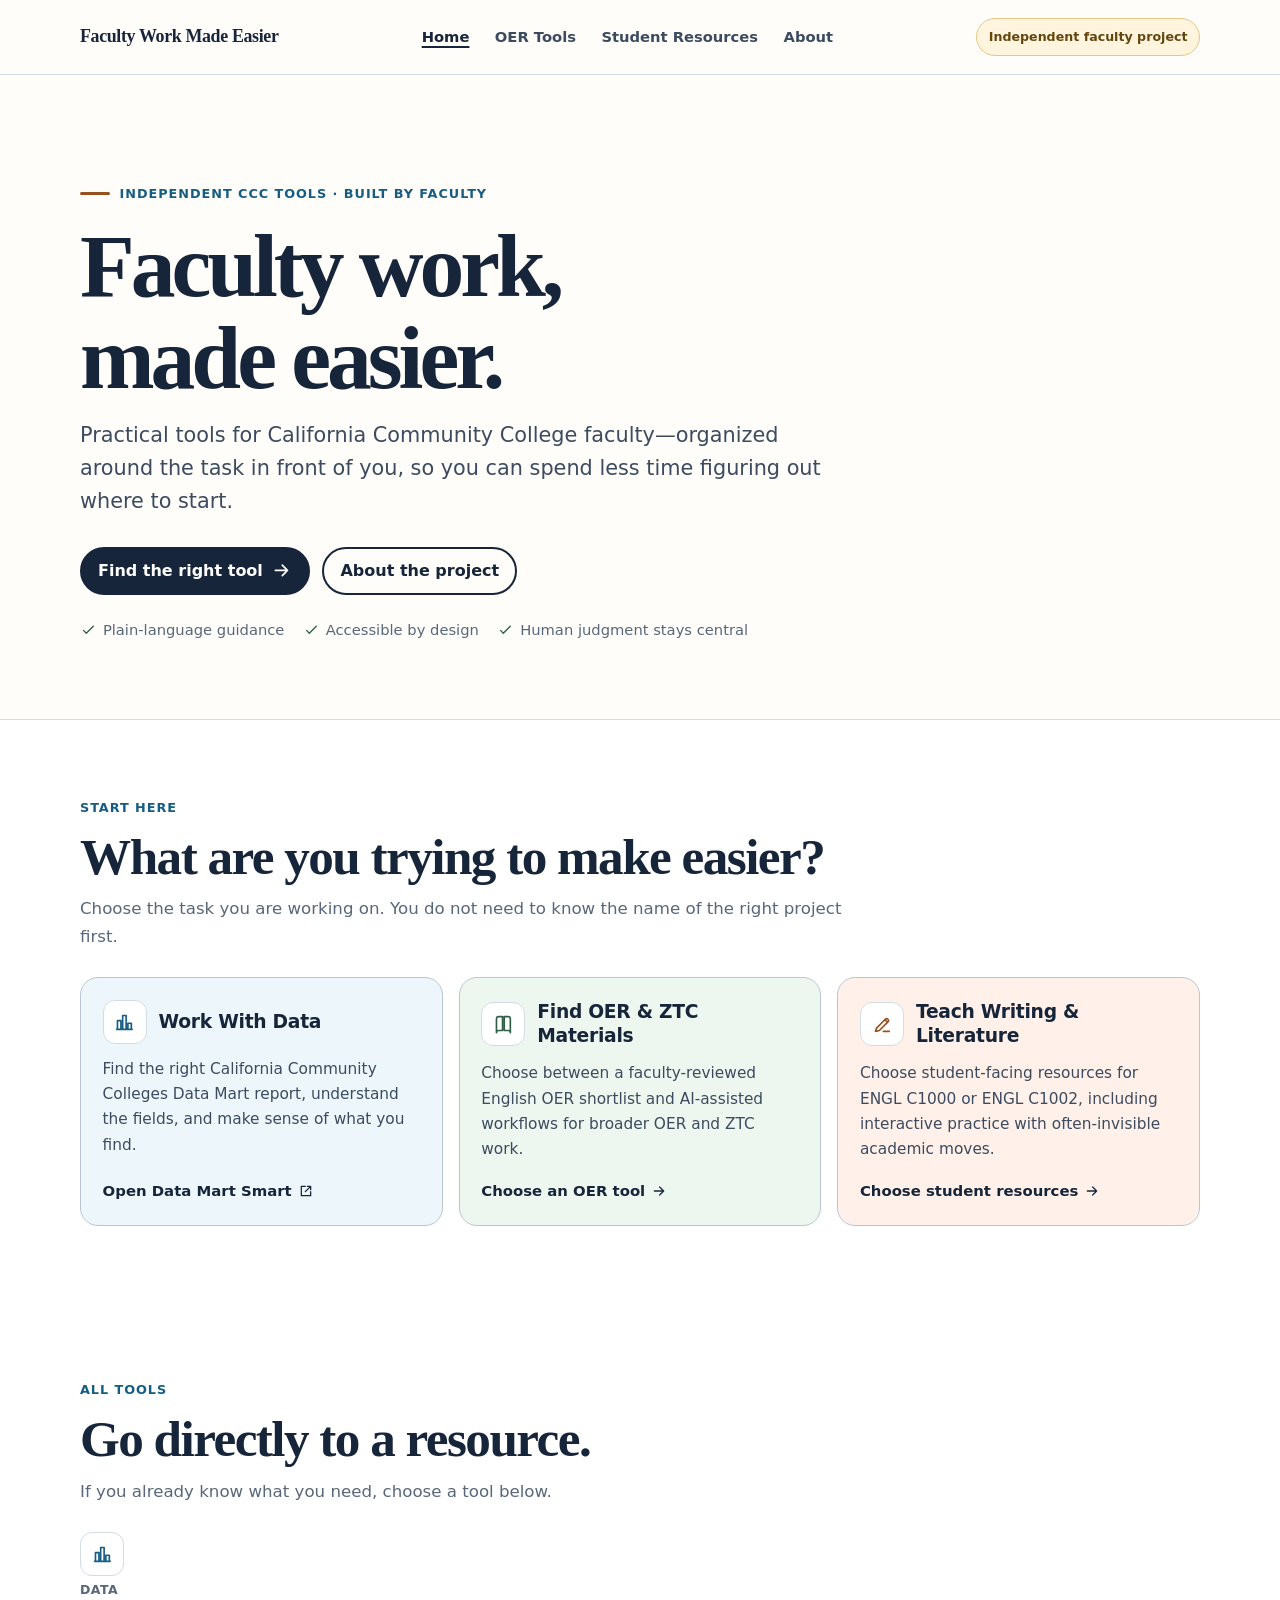
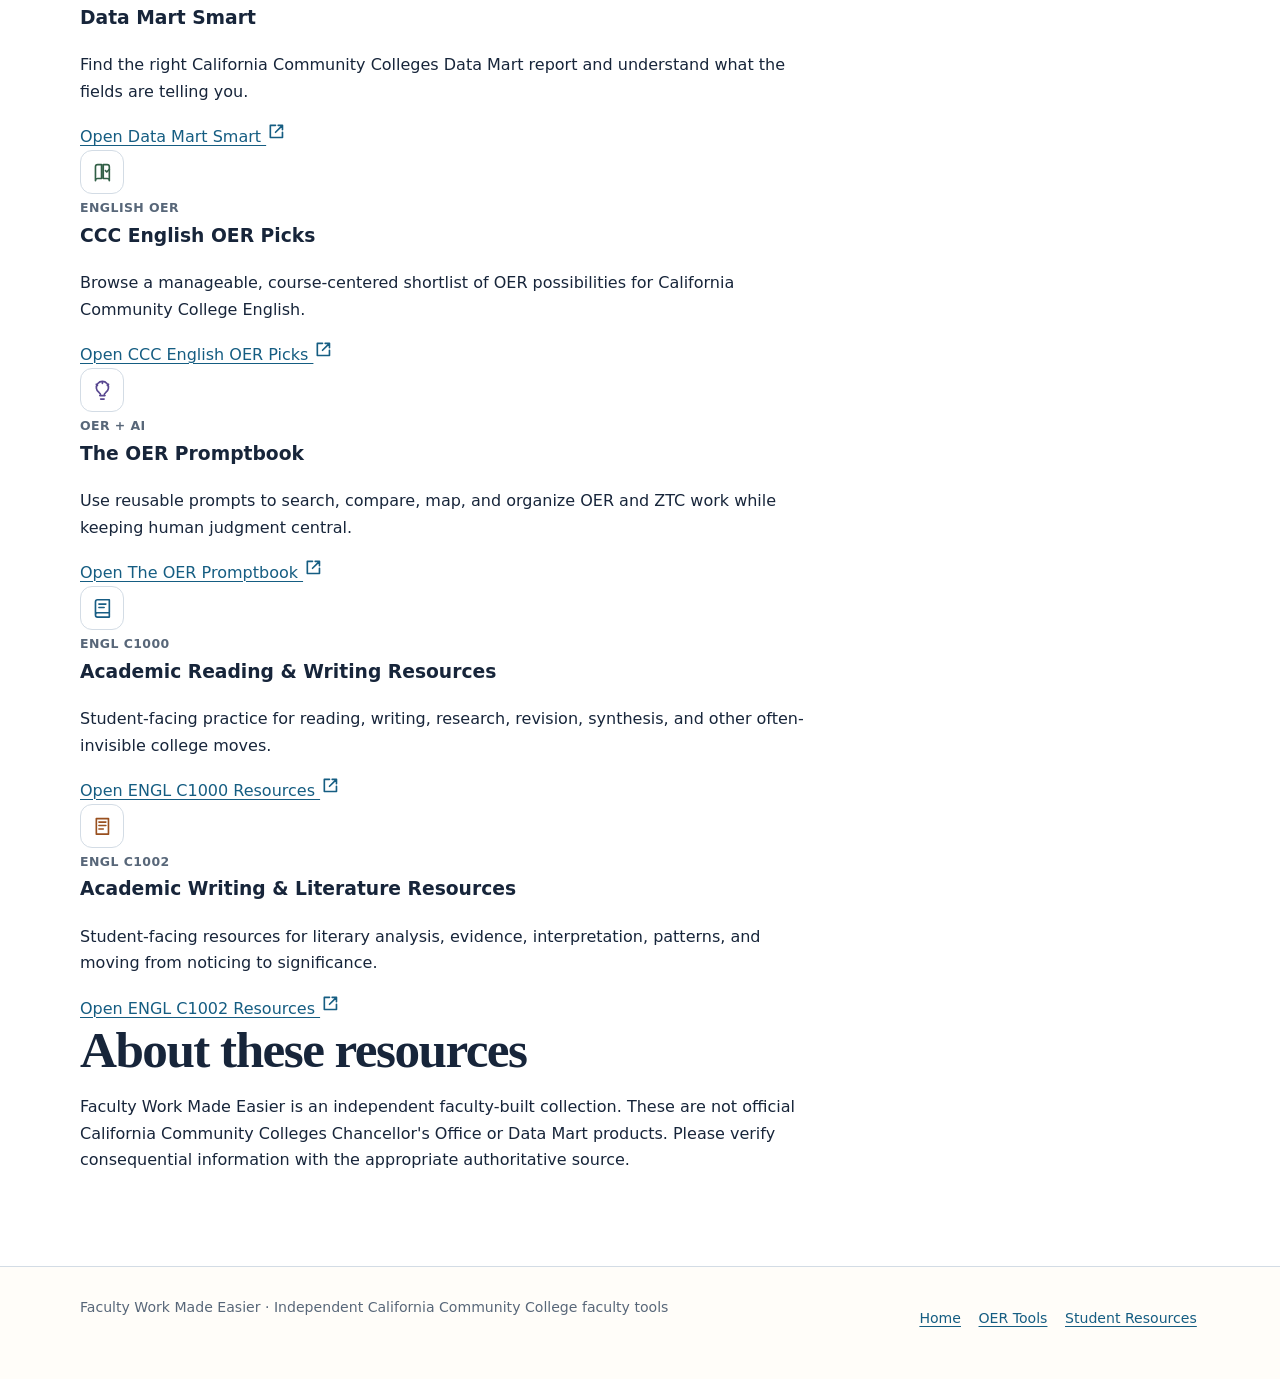
==== commit cf67b4b8: "Update index.html" ====
--- a/index.html
+++ b/index.html
@@ -103,71 +103,79 @@
       </div>
     </section>
 
-    <section class="mission-section" aria-labelledby="mission-heading">
-      <div class="wrap mission-grid">
-        <div class="mission-copy">
-          <p class="section-kicker">The work behind the work</p>
-          <h2 id="mission-heading">Good teaching comes with a lot of invisible labor.</h2>
-          <p>Searching, decoding, comparing, troubleshooting, translating institutional language, and rebuilding resources all take time. These projects try to make that work smaller and the next move clearer.</p>
+    <section class="choice-section" id="all-tools" aria-labelledby="all-tools-heading">
+      <div class="wrap">
+        <div class="section-intro">
+          <p class="section-kicker">All tools</p>
+          <h2 id="all-tools-heading">Go directly to a resource.</h2>
+          <p>If you already know what you need, choose a tool below.</p>
         </div>
 
-        <ol class="mission-steps" aria-label="How the tools help">
-          <li class="mission-step">
-            <span class="step-number" aria-hidden="true">1</span>
-            <span><strong>Find it</strong>Get to the right resource faster.</span>
-          </li>
-          <li class="mission-step">
-            <span class="step-number" aria-hidden="true">2</span>
-            <span><strong>Understand it</strong>Translate the process into plain language.</span>
-          </li>
-          <li class="mission-step">
-            <span class="step-number" aria-hidden="true">3</span>
-            <span><strong>Use it</strong>Move from information to a practical next step.</span>
-          </li>
-        </ol>
-      </div>
-    </section>
+        <div class="tool-grid">
+          <article class="tool-card">
+            <div class="tool-card-top">
+              <span class="resource-icon c1000-icon" aria-hidden="true">
+                <svg class="icon" viewBox="0 0 24 24"><path d="M4 20V10h4v10M10 20V4h4v16M16 20v-7h4v7M3 20h18"/></svg>
+              </span>
+              <span class="resource-label">Data</span>
+            </div>
+            <h3>Data Mart Smart</h3>
+            <p>Find the right California Community Colleges Data Mart report and understand what the fields are telling you.</p>
+            <a class="tool-link" href="https://drkarebear.github.io/data-mart-smart/">Open Data Mart Smart <svg class="icon" viewBox="0 0 24 24" aria-hidden="true"><path d="M14 5h5v5M19 5l-8 8M19 13v6H5V5h6"/></svg></a>
+          </article>
 
-    <section class="about-section" id="about" aria-labelledby="about-heading">
-      <div class="wrap about-grid">
-        <div class="about-copy">
-          <p class="section-kicker">About the project</p>
-          <h2 id="about-heading">Why these tools exist.</h2>
-          <p>Faculty Work Made Easier is a collection of independent tools created from real faculty tasks: finding data, locating course materials, making academic expectations more visible to students, and navigating work that can be more complicated than it needs to be.</p>
-          <p>The projects sit at the intersection of teaching, open education, accessibility, data, and responsible uses of AI. The goal is not to replace faculty judgment. It is to reduce the time spent getting oriented so that judgment can be used where it matters.</p>
+          <article class="tool-card">
+            <div class="tool-card-top">
+              <span class="resource-icon oer-icon" aria-hidden="true">
+                <svg class="icon" viewBox="0 0 24 24"><path d="M4 5.5A2.5 2.5 0 0 1 6.5 3H11v16H6.5A2.5 2.5 0 0 0 4 21.5zM20 5.5A2.5 2.5 0 0 0 17.5 3H13v16h4.5a2.5 2.5 0 0 1 2.5 2.5z"/><path d="m15.5 10 1.5 1.5 3-3"/></svg>
+              </span>
+              <span class="resource-label">English OER</span>
+            </div>
+            <h3>CCC English OER Picks</h3>
+            <p>Browse a manageable, course-centered shortlist of OER possibilities for California Community College English.</p>
+            <a class="tool-link" href="https://drkarebear.github.io/ccc-english-oer-picks/">Open CCC English OER Picks <svg class="icon" viewBox="0 0 24 24" aria-hidden="true"><path d="M14 5h5v5M19 5l-8 8M19 13v6H5V5h6"/></svg></a>
+          </article>
 
-          <div class="author-note">
-            <strong>Created and maintained by Karen Crozer</strong>
-            California Community College English faculty
-          </div>
+          <article class="tool-card">
+            <div class="tool-card-top">
+              <span class="resource-icon prompt-icon" aria-hidden="true">
+                <svg class="icon" viewBox="0 0 24 24"><path d="M9 18h6M10 22h4M8.2 14.5A7 7 0 1 1 15.8 14.5C14.7 15.3 14 16.5 14 18h-4c0-1.5-.7-2.7-1.8-3.5Z"/><path d="M12 2v2M4.9 4.9l1.4 1.4M19.1 4.9l-1.4 1.4"/></svg>
+              </span>
+              <span class="resource-label">OER + AI</span>
+            </div>
+            <h3>The OER Promptbook</h3>
+            <p>Use reusable prompts to search, compare, map, and organize OER and ZTC work while keeping human judgment central.</p>
+            <a class="tool-link" href="https://drkarebear.github.io/OER-Promptbook/">Open The OER Promptbook <svg class="icon" viewBox="0 0 24 24" aria-hidden="true"><path d="M14 5h5v5M19 5l-8 8M19 13v6H5V5h6"/></svg></a>
+          </article>
+
+          <article class="tool-card">
+            <div class="tool-card-top">
+              <span class="resource-icon c1000-icon" aria-hidden="true">
+                <svg class="icon" viewBox="0 0 24 24"><path d="M4 19.5A2.5 2.5 0 0 1 6.5 17H20M4 4.5A2.5 2.5 0 0 1 6.5 2H20v20H6.5A2.5 2.5 0 0 1 4 19.5z"/><path d="M8 7h8M8 11h6"/></svg>
+              </span>
+              <span class="resource-label">ENGL C1000</span>
+            </div>
+            <h3>Academic Reading &amp; Writing Resources</h3>
+            <p>Student-facing practice for reading, writing, research, revision, synthesis, and other often-invisible college moves.</p>
+            <a class="tool-link" href="https://drkarebear.github.io/C1000-resources/">Open ENGL C1000 Resources <svg class="icon" viewBox="0 0 24 24" aria-hidden="true"><path d="M14 5h5v5M19 5l-8 8M19 13v6H5V5h6"/></svg></a>
+          </article>
+
+          <article class="tool-card">
+            <div class="tool-card-top">
+              <span class="resource-icon c1002-icon" aria-hidden="true">
+                <svg class="icon" viewBox="0 0 24 24"><path d="M5 3h14v18H5z"/><path d="M8 7h8M8 11h8M8 15h5"/></svg>
+              </span>
+              <span class="resource-label">ENGL C1002</span>
+            </div>
+            <h3>Academic Writing &amp; Literature Resources</h3>
+            <p>Student-facing resources for literary analysis, evidence, interpretation, patterns, and moving from noticing to significance.</p>
+            <a class="tool-link" href="https://drkarebear.github.io/c1002-resources/">Open ENGL C1002 Resources <svg class="icon" viewBox="0 0 24 24" aria-hidden="true"><path d="M14 5h5v5M19 5l-8 8M19 13v6H5V5h6"/></svg></a>
+          </article>
         </div>
 
-        <ul class="principles" aria-label="Project principles">
-          <li class="principle">
-            <strong>Useful before impressive</strong>
-            <span>Make the next step clearer, not the tool more complicated.</span>
-          </li>
-          <li class="principle">
-            <strong>Human judgment stays central</strong>
-            <span>AI can support first-pass work; people make consequential decisions.</span>
-          </li>
-          <li class="principle">
-            <strong>Accessibility is part of design</strong>
-            <span>Clear structure, keyboard access, readable contrast, responsive reflow, and plain language are built in.</span>
-          </li>
-          <li class="principle">
-            <strong>Corrections are welcome</strong>
-            <span>Independent resources improve when people can point out errors, broken links, and barriers.</span>
-          </li>
-        </ul>
-      </div>
-    </section>
-
-    <section class="notice-section" aria-labelledby="notice-heading">
-      <div class="wrap">
-        <aside class="notice">
-          <h2 id="notice-heading">Independent project notice</h2>
-          <p>Unless a specific project says otherwise, these resources are independently created and maintained. They are not official California Community Colleges Chancellor's Office or Data Mart products and are not funded, sponsored, or endorsed by those offices. Please verify consequential information with the appropriate authoritative source.</p>
+        <aside class="compact-note" aria-labelledby="independent-note-heading">
+          <h2 id="independent-note-heading">About these resources</h2>
+          <p>Faculty Work Made Easier is an independent faculty-built collection. These are not official California Community Colleges Chancellor's Office or Data Mart products. Please verify consequential information with the appropriate authoritative source.</p>
         </aside>
       </div>
     </section>
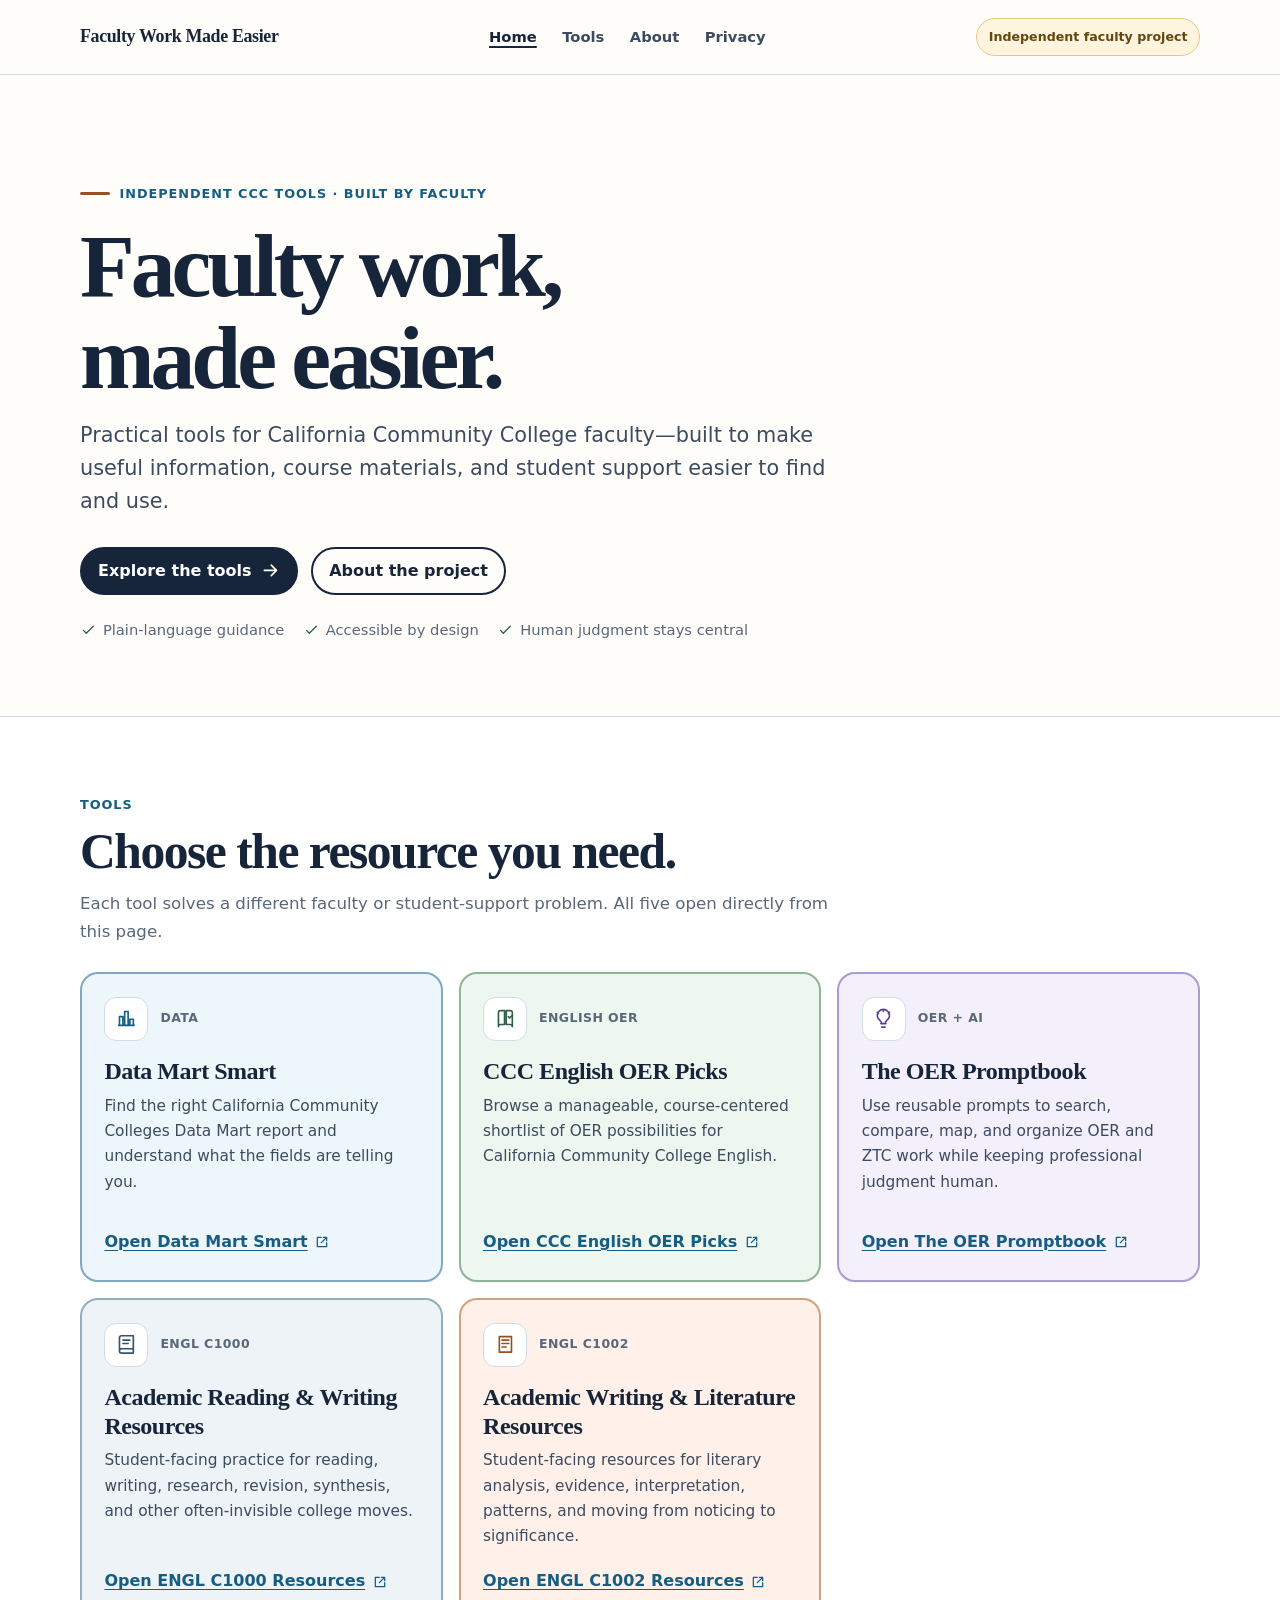
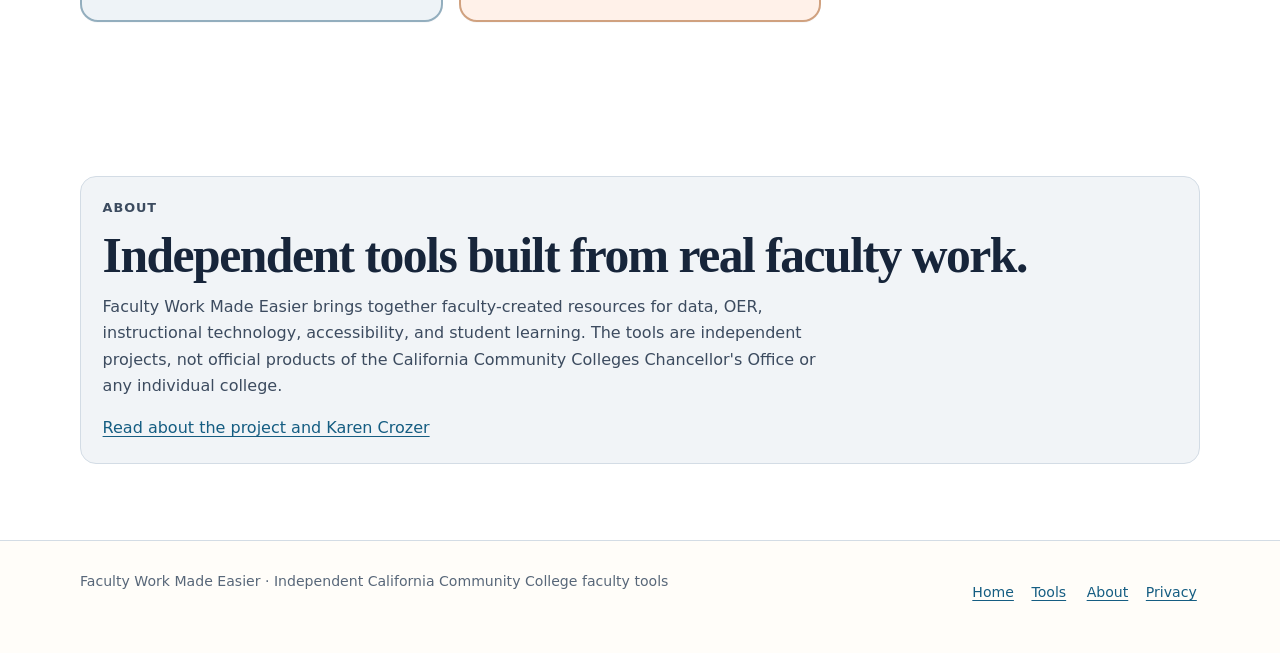
==== commit 34483451: "Add files via upload" ====
--- a/index.html
+++ b/index.html
@@ -3,10 +3,12 @@
 <head>
   <meta charset="utf-8">
   <meta name="viewport" content="width=device-width, initial-scale=1">
-  <meta name="description" content="Independent, faculty-built tools for California Community College faculty working with data, OER, and student learning.">
+  <meta name="description" content="Independent, faculty-built tools for California Community College faculty working with data, OER, AI, and student learning.">
+  <meta name="referrer" content="no-referrer">
   <meta name="color-scheme" content="light dark">
   <meta name="theme-color" content="#fffdf9" media="(prefers-color-scheme: light)">
   <meta name="theme-color" content="#111923" media="(prefers-color-scheme: dark)">
+  <meta http-equiv="Content-Security-Policy" content="default-src 'self'; base-uri 'self'; object-src 'none'; img-src 'self' data:; font-src 'self'; style-src 'self'; script-src 'none'; connect-src 'none'; frame-src 'none'; form-action 'none'; upgrade-insecure-requests">
   <title>Faculty Work Made Easier | California Community College Faculty Tools</title>
 
   <link rel="icon" href="favicon.ico" sizes="any">
@@ -26,9 +28,9 @@
       <nav aria-label="Primary navigation">
         <ul>
           <li><a href="index.html" aria-current="page">Home</a></li>
-          <li><a href="oer-tools/index.html">OER Tools</a></li>
-          <li><a href="student-learning-resources/index.html">Student Resources</a></li>
-          <li><a href="index.html#about">About</a></li>
+          <li><a href="index.html#tools">Tools</a></li>
+          <li><a href="about.html">About</a></li>
+          <li><a href="privacy.html">Privacy</a></li>
         </ul>
       </nav>
 
@@ -42,11 +44,11 @@
         <div class="hero-inner">
           <p class="eyebrow">Independent CCC tools · built by faculty</p>
           <h1 id="hero-title">Faculty work, made easier.</h1>
-          <p class="hero-lede">Practical tools for California Community College faculty—organized around the task in front of you, so you can spend less time figuring out where to start.</p>
+          <p class="hero-lede">Practical tools for California Community College faculty—built to make useful information, course materials, and student support easier to find and use.</p>
 
           <div class="hero-actions">
-            <a class="button" href="#start">Find the right tool <svg class="icon" viewBox="0 0 24 24" aria-hidden="true"><path d="M5 12h14M13 6l6 6-6 6"/></svg></a>
-            <a class="button secondary" href="#about">About the project</a>
+            <a class="button" href="#tools">Explore the tools <svg class="icon" viewBox="0 0 24 24" aria-hidden="true"><path d="M5 12h14M13 6l6 6-6 6"/></svg></a>
+            <a class="button secondary" href="about.html">About the project</a>
           </div>
 
           <ul class="trust-row" aria-label="Project values">
@@ -58,125 +60,96 @@
       </div>
     </section>
 
-    <section class="start-section" id="start" aria-labelledby="start-heading">
+    <section class="tools-section" id="tools" aria-labelledby="tools-heading">
       <div class="wrap">
         <div class="section-intro">
-          <p class="section-kicker">Start here</p>
-          <h2 id="start-heading">What are you trying to make easier?</h2>
-          <p>Choose the task you are working on. You do not need to know the name of the right project first.</p>
+          <p class="section-kicker">Tools</p>
+          <h2 id="tools-heading">Choose the resource you need.</h2>
+          <p>Each tool solves a different faculty or student-support problem. All five open directly from this page.</p>
         </div>
 
-        <div class="pathways">
-          <a class="path-card data" href="https://drkarebear.github.io/data-mart-smart/">
-            <div class="path-top">
-              <span class="path-icon" aria-hidden="true">
+        <div class="tool-grid">
+          <article class="tool-card tool-data">
+            <div class="tool-card-top">
+              <span class="tool-icon" aria-hidden="true">
                 <svg class="icon" viewBox="0 0 24 24"><path d="M4 20V10h4v10M10 20V4h4v16M16 20v-7h4v7M3 20h18"/></svg>
               </span>
-              <h3>Work With Data</h3>
+              <span class="tool-label">Data</span>
             </div>
-            <p>Find the right California Community Colleges Data Mart report, understand the fields, and make sense of what you find.</p>
-            <span class="card-arrow">Open Data Mart Smart <svg class="icon" viewBox="0 0 24 24" aria-hidden="true"><path d="M14 5h5v5M19 5l-8 8M19 13v6H5V5h6"/></svg></span>
-          </a>
+            <h3>Data Mart Smart</h3>
+            <p>Find the right California Community Colleges Data Mart report and understand what the fields are telling you.</p>
+            <a class="tool-link" href="https://drkarebear.github.io/data-mart-smart/">
+              Open Data Mart Smart <svg class="icon" viewBox="0 0 24 24" aria-hidden="true"><path d="M14 5h5v5M19 5l-8 8M19 13v6H5V5h6"/></svg>
+            </a>
+          </article>
 
-          <a class="path-card oer" href="oer-tools/index.html">
-            <div class="path-top">
-              <span class="path-icon" aria-hidden="true">
-                <svg class="icon" viewBox="0 0 24 24"><path d="M4 5.5A2.5 2.5 0 0 1 6.5 3H11v16H6.5A2.5 2.5 0 0 0 4 21.5zM20 5.5A2.5 2.5 0 0 0 17.5 3H13v16h4.5a2.5 2.5 0 0 1 2.5 2.5z"/></svg>
+          <article class="tool-card tool-oer">
+            <div class="tool-card-top">
+              <span class="tool-icon" aria-hidden="true">
+                <svg class="icon" viewBox="0 0 24 24"><path d="M4 5.5A2.5 2.5 0 0 1 6.5 3H11v16H6.5A2.5 2.5 0 0 0 4 21.5zM20 5.5A2.5 2.5 0 0 0 17.5 3H13v16h4.5a2.5 2.5 0 0 1 2.5 2.5z"/><path d="m15.5 10 1.5 1.5 3-3"/></svg>
               </span>
-              <h3>Find OER &amp; ZTC Materials</h3>
+              <span class="tool-label">English OER</span>
             </div>
-            <p>Choose between a faculty-reviewed English OER shortlist and AI-assisted workflows for broader OER and ZTC work.</p>
-            <span class="card-arrow">Choose an OER tool <svg class="icon" viewBox="0 0 24 24" aria-hidden="true"><path d="M5 12h14M13 6l6 6-6 6"/></svg></span>
-          </a>
+            <h3>CCC English OER Picks</h3>
+            <p>Browse a manageable, course-centered shortlist of OER possibilities for California Community College English.</p>
+            <a class="tool-link" href="https://drkarebear.github.io/ccc-english-oer-picks/">
+              Open CCC English OER Picks <svg class="icon" viewBox="0 0 24 24" aria-hidden="true"><path d="M14 5h5v5M19 5l-8 8M19 13v6H5V5h6"/></svg>
+            </a>
+          </article>
 
-          <a class="path-card teach" href="student-learning-resources/index.html">
-            <div class="path-top">
-              <span class="path-icon" aria-hidden="true">
-                <svg class="icon" viewBox="0 0 24 24"><path d="m14.7 6.3 3 3M4 20l4.5-1 9.9-9.9a2.1 2.1 0 0 0-3-3L5.5 16zM13 20h7"/></svg>
+          <article class="tool-card tool-prompt">
+            <div class="tool-card-top">
+              <span class="tool-icon" aria-hidden="true">
+                <svg class="icon" viewBox="0 0 24 24"><path d="M9 18h6M10 22h4M8.2 14.5A7 7 0 1 1 15.8 14.5C14.7 15.3 14 16.5 14 18h-4c0-1.5-.7-2.7-1.8-3.5Z"/><path d="M12 2v2M4.9 4.9l1.4 1.4M19.1 4.9l-1.4 1.4"/></svg>
               </span>
-              <h3>Teach Writing &amp; Literature</h3>
+              <span class="tool-label">OER + AI</span>
             </div>
-            <p>Choose student-facing resources for ENGL C1000 or ENGL C1002, including interactive practice with often-invisible academic moves.</p>
-            <span class="card-arrow">Choose student resources <svg class="icon" viewBox="0 0 24 24" aria-hidden="true"><path d="M5 12h14M13 6l6 6-6 6"/></svg></span>
-          </a>
+            <h3>The OER Promptbook</h3>
+            <p>Use reusable prompts to search, compare, map, and organize OER and ZTC work while keeping professional judgment human.</p>
+            <a class="tool-link" href="https://drkarebear.github.io/OER-Promptbook/">
+              Open The OER Promptbook <svg class="icon" viewBox="0 0 24 24" aria-hidden="true"><path d="M14 5h5v5M19 5l-8 8M19 13v6H5V5h6"/></svg>
+            </a>
+          </article>
+
+          <article class="tool-card tool-c1000">
+            <div class="tool-card-top">
+              <span class="tool-icon" aria-hidden="true">
+                <svg class="icon" viewBox="0 0 24 24"><path d="M4 19.5A2.5 2.5 0 0 1 6.5 17H20M4 4.5A2.5 2.5 0 0 1 6.5 2H20v20H6.5A2.5 2.5 0 0 1 4 19.5z"/><path d="M8 7h8M8 11h6"/></svg>
+              </span>
+              <span class="tool-label">ENGL C1000</span>
+            </div>
+            <h3>Academic Reading &amp; Writing Resources</h3>
+            <p>Student-facing practice for reading, writing, research, revision, synthesis, and other often-invisible college moves.</p>
+            <a class="tool-link" href="https://drkarebear.github.io/C1000-resources/">
+              Open ENGL C1000 Resources <svg class="icon" viewBox="0 0 24 24" aria-hidden="true"><path d="M14 5h5v5M19 5l-8 8M19 13v6H5V5h6"/></svg>
+            </a>
+          </article>
+
+          <article class="tool-card tool-c1002">
+            <div class="tool-card-top">
+              <span class="tool-icon" aria-hidden="true">
+                <svg class="icon" viewBox="0 0 24 24"><path d="M5 3h14v18H5z"/><path d="M8 7h8M8 11h8M8 15h5"/></svg>
+              </span>
+              <span class="tool-label">ENGL C1002</span>
+            </div>
+            <h3>Academic Writing &amp; Literature Resources</h3>
+            <p>Student-facing resources for literary analysis, evidence, interpretation, patterns, and moving from noticing to significance.</p>
+            <a class="tool-link" href="https://drkarebear.github.io/c1002-resources/">
+              Open ENGL C1002 Resources <svg class="icon" viewBox="0 0 24 24" aria-hidden="true"><path d="M14 5h5v5M19 5l-8 8M19 13v6H5V5h6"/></svg>
+            </a>
+          </article>
         </div>
       </div>
     </section>
 
-    <section class="choice-section" id="all-tools" aria-labelledby="all-tools-heading">
+    <section class="content-section" aria-labelledby="about-preview-heading">
       <div class="wrap">
-        <div class="section-intro">
-          <p class="section-kicker">All tools</p>
-          <h2 id="all-tools-heading">Go directly to a resource.</h2>
-          <p>If you already know what you need, choose a tool below.</p>
+        <div class="about-preview">
+          <p class="section-kicker">About</p>
+          <h2 id="about-preview-heading">Independent tools built from real faculty work.</h2>
+          <p>Faculty Work Made Easier brings together faculty-created resources for data, OER, instructional technology, accessibility, and student learning. The tools are independent projects, not official products of the California Community Colleges Chancellor's Office or any individual college.</p>
+          <p><a href="about.html">Read about the project and Karen Crozer</a></p>
         </div>
-
-        <div class="tool-grid">
-          <article class="tool-card">
-            <div class="tool-card-top">
-              <span class="resource-icon c1000-icon" aria-hidden="true">
-                <svg class="icon" viewBox="0 0 24 24"><path d="M4 20V10h4v10M10 20V4h4v16M16 20v-7h4v7M3 20h18"/></svg>
-              </span>
-              <span class="resource-label">Data</span>
-            </div>
-            <h3>Data Mart Smart</h3>
-            <p>Find the right California Community Colleges Data Mart report and understand what the fields are telling you.</p>
-            <a class="tool-link" href="https://drkarebear.github.io/data-mart-smart/">Open Data Mart Smart <svg class="icon" viewBox="0 0 24 24" aria-hidden="true"><path d="M14 5h5v5M19 5l-8 8M19 13v6H5V5h6"/></svg></a>
-          </article>
-
-          <article class="tool-card">
-            <div class="tool-card-top">
-              <span class="resource-icon oer-icon" aria-hidden="true">
-                <svg class="icon" viewBox="0 0 24 24"><path d="M4 5.5A2.5 2.5 0 0 1 6.5 3H11v16H6.5A2.5 2.5 0 0 0 4 21.5zM20 5.5A2.5 2.5 0 0 0 17.5 3H13v16h4.5a2.5 2.5 0 0 1 2.5 2.5z"/><path d="m15.5 10 1.5 1.5 3-3"/></svg>
-              </span>
-              <span class="resource-label">English OER</span>
-            </div>
-            <h3>CCC English OER Picks</h3>
-            <p>Browse a manageable, course-centered shortlist of OER possibilities for California Community College English.</p>
-            <a class="tool-link" href="https://drkarebear.github.io/ccc-english-oer-picks/">Open CCC English OER Picks <svg class="icon" viewBox="0 0 24 24" aria-hidden="true"><path d="M14 5h5v5M19 5l-8 8M19 13v6H5V5h6"/></svg></a>
-          </article>
-
-          <article class="tool-card">
-            <div class="tool-card-top">
-              <span class="resource-icon prompt-icon" aria-hidden="true">
-                <svg class="icon" viewBox="0 0 24 24"><path d="M9 18h6M10 22h4M8.2 14.5A7 7 0 1 1 15.8 14.5C14.7 15.3 14 16.5 14 18h-4c0-1.5-.7-2.7-1.8-3.5Z"/><path d="M12 2v2M4.9 4.9l1.4 1.4M19.1 4.9l-1.4 1.4"/></svg>
-              </span>
-              <span class="resource-label">OER + AI</span>
-            </div>
-            <h3>The OER Promptbook</h3>
-            <p>Use reusable prompts to search, compare, map, and organize OER and ZTC work while keeping human judgment central.</p>
-            <a class="tool-link" href="https://drkarebear.github.io/OER-Promptbook/">Open The OER Promptbook <svg class="icon" viewBox="0 0 24 24" aria-hidden="true"><path d="M14 5h5v5M19 5l-8 8M19 13v6H5V5h6"/></svg></a>
-          </article>
-
-          <article class="tool-card">
-            <div class="tool-card-top">
-              <span class="resource-icon c1000-icon" aria-hidden="true">
-                <svg class="icon" viewBox="0 0 24 24"><path d="M4 19.5A2.5 2.5 0 0 1 6.5 17H20M4 4.5A2.5 2.5 0 0 1 6.5 2H20v20H6.5A2.5 2.5 0 0 1 4 19.5z"/><path d="M8 7h8M8 11h6"/></svg>
-              </span>
-              <span class="resource-label">ENGL C1000</span>
-            </div>
-            <h3>Academic Reading &amp; Writing Resources</h3>
-            <p>Student-facing practice for reading, writing, research, revision, synthesis, and other often-invisible college moves.</p>
-            <a class="tool-link" href="https://drkarebear.github.io/C1000-resources/">Open ENGL C1000 Resources <svg class="icon" viewBox="0 0 24 24" aria-hidden="true"><path d="M14 5h5v5M19 5l-8 8M19 13v6H5V5h6"/></svg></a>
-          </article>
-
-          <article class="tool-card">
-            <div class="tool-card-top">
-              <span class="resource-icon c1002-icon" aria-hidden="true">
-                <svg class="icon" viewBox="0 0 24 24"><path d="M5 3h14v18H5z"/><path d="M8 7h8M8 11h8M8 15h5"/></svg>
-              </span>
-              <span class="resource-label">ENGL C1002</span>
-            </div>
-            <h3>Academic Writing &amp; Literature Resources</h3>
-            <p>Student-facing resources for literary analysis, evidence, interpretation, patterns, and moving from noticing to significance.</p>
-            <a class="tool-link" href="https://drkarebear.github.io/c1002-resources/">Open ENGL C1002 Resources <svg class="icon" viewBox="0 0 24 24" aria-hidden="true"><path d="M14 5h5v5M19 5l-8 8M19 13v6H5V5h6"/></svg></a>
-          </article>
-        </div>
-
-        <aside class="compact-note" aria-labelledby="independent-note-heading">
-          <h2 id="independent-note-heading">About these resources</h2>
-          <p>Faculty Work Made Easier is an independent faculty-built collection. These are not official California Community Colleges Chancellor's Office or Data Mart products. Please verify consequential information with the appropriate authoritative source.</p>
-        </aside>
       </div>
     </section>
   </main>
@@ -186,8 +159,9 @@
       <p>Faculty Work Made Easier · Independent California Community College faculty tools</p>
       <div class="footer-links" aria-label="Footer links">
         <a href="index.html">Home</a>
-        <a href="oer-tools/index.html">OER Tools</a>
-        <a href="student-learning-resources/index.html">Student Resources</a>
+        <a href="index.html#tools">Tools</a>
+        <a href="about.html">About</a>
+        <a href="privacy.html">Privacy</a>
       </div>
     </div>
   </footer>
--- a/styles.css
+++ b/styles.css
@@ -17,20 +17,17 @@
   --green: #315f46;
   --orange: #99501f;
   --violet: #584790;
+  --slate: #35546a;
 
   --blue-wash: #edf6fb;
   --green-wash: #eef7ef;
   --peach-wash: #fff1e9;
   --violet-wash: #f3effb;
+  --slate-wash: #eef3f7;
 
   --badge-bg: #fff5df;
   --badge-text: #64460e;
   --badge-border: #e4c986;
-
-  --dark-section: #17283d;
-  --dark-section-text: #f7fbff;
-  --dark-section-soft: #dce7f2;
-  --dark-section-accent: #ffd46a;
 
   --shadow: 0 8px 28px rgba(20, 36, 61, .07);
   --radius: 18px;
@@ -57,20 +54,17 @@
     --green: #9dd8ad;
     --orange: #ffb684;
     --violet: #c3b2ff;
+    --slate: #b7d3e7;
 
     --blue-wash: #102a3a;
     --green-wash: #14291e;
     --peach-wash: #2f201a;
     --violet-wash: #241f38;
+    --slate-wash: #172430;
 
     --badge-bg: #2a2418;
     --badge-text: #ffe4a6;
     --badge-border: #695b35;
-
-    --dark-section: #05090d;
-    --dark-section-text: #f7fbff;
-    --dark-section-soft: #dce7f2;
-    --dark-section-accent: #ffd46a;
 
     --shadow: 0 10px 30px rgba(0, 0, 0, .24);
   }
@@ -237,13 +231,13 @@
 }
 
 .hero {
-  padding: clamp(3.8rem, 8vw, 7rem) 0 clamp(3.4rem, 6vw, 5rem);
+  padding: clamp(3.6rem, 8vw, 6.6rem) 0 clamp(3.2rem, 6vw, 4.6rem);
   background: var(--surface-warm);
   border-bottom: 1px solid var(--border);
 }
 
 .hero.compact {
-  padding-block: clamp(2.8rem, 6vw, 4.7rem);
+  padding-block: clamp(2.8rem, 6vw, 4.5rem);
 }
 
 .hero-inner {
@@ -293,7 +287,7 @@
 }
 
 .compact h1 {
-  max-width: 15ch;
+  max-width: 16ch;
   font-size: clamp(2.65rem, 6vw, 4.65rem);
 }
 
@@ -333,12 +327,6 @@
   color: var(--text);
 }
 
-@media (hover: hover) {
-  .button:hover {
-    box-shadow: var(--shadow);
-  }
-}
-
 .trust-row {
   display: flex;
   flex-wrap: wrap;
@@ -362,42 +350,8 @@
   color: var(--green);
 }
 
-.breadcrumbs {
-  padding: 1rem 0 0;
-  background: var(--surface-warm);
-}
-
-.breadcrumbs ol {
-  display: flex;
-  flex-wrap: wrap;
-  align-items: center;
-  gap: .4rem;
-  margin: 0;
-  padding: 0;
-  list-style: none;
-  color: var(--muted);
-  font-size: .9rem;
-}
-
-.breadcrumbs li {
-  display: inline-flex;
-  align-items: center;
-  gap: .4rem;
-}
-
-.breadcrumbs li:not(:last-child)::after {
-  content: "/";
-  color: var(--muted);
-}
-
-.breadcrumbs a {
-  min-height: 44px;
-  display: inline-flex;
-  align-items: center;
-}
-
 section {
-  padding: clamp(3.4rem, 6vw, 5.5rem) 0;
+  padding: clamp(3.2rem, 6vw, 5rem) 0;
 }
 
 .section-intro {
@@ -408,7 +362,7 @@
 h2 {
   margin-bottom: .65rem;
   font-family: Georgia, "Times New Roman", serif;
-  font-size: clamp(2rem, 4vw, 3.2rem);
+  font-size: clamp(2rem, 4vw, 3.1rem);
   line-height: 1.1;
   letter-spacing: -.03em;
   text-wrap: balance;
@@ -420,51 +374,69 @@
   font-size: 1.04rem;
 }
 
-.start-section,
-.about-section,
-.choice-section {
+.tools-section,
+.content-section {
   background: var(--surface);
 }
 
-.pathways {
+.tool-grid {
   display: grid;
   grid-template-columns: repeat(3, minmax(0, 1fr));
   gap: 1rem;
 }
 
-.path-card {
-  min-height: 220px;
+.tool-card {
   display: flex;
   flex-direction: column;
-  padding: 1.35rem;
-  border: 1px solid var(--border-strong);
+  min-height: 310px;
+  padding: 1.4rem;
+  border: 2px solid var(--border-strong);
   border-radius: var(--radius);
   color: var(--text);
-  text-decoration: none;
-  transition: transform .16s ease, box-shadow .16s ease, border-color .16s ease;
-}
-
-.path-card.data { background: var(--blue-wash); }
-.path-card.oer { background: var(--green-wash); }
-.path-card.teach { background: var(--peach-wash); }
-
-@media (hover: hover) {
-  .path-card:hover {
-    transform: translateY(-2px);
-    border-color: var(--text-soft);
-    box-shadow: var(--shadow);
-  }
-}
-
-.path-top {
+  box-shadow: 0 1px 0 rgba(20,36,61,.03);
+}
+
+.tool-data {
+  background: var(--blue-wash);
+  border-color: #7fa9c1;
+}
+
+.tool-oer {
+  background: var(--green-wash);
+  border-color: #8fb498;
+}
+
+.tool-prompt {
+  background: var(--violet-wash);
+  border-color: #a99cd0;
+}
+
+.tool-c1000 {
+  background: var(--slate-wash);
+  border-color: #93aebe;
+}
+
+.tool-c1002 {
+  background: var(--peach-wash);
+  border-color: #d0a17f;
+}
+
+@media (prefers-color-scheme: dark) {
+  .tool-data { border-color: #4b86a8; }
+  .tool-oer { border-color: #5e916d; }
+  .tool-prompt { border-color: #7a68ad; }
+  .tool-c1000 { border-color: #58758a; }
+  .tool-c1002 { border-color: #986847; }
+}
+
+.tool-card-top {
   display: flex;
   align-items: center;
   gap: .75rem;
-  margin-bottom: .8rem;
-}
-
-.path-icon,
-.resource-icon {
+  margin-bottom: 1rem;
+}
+
+.tool-icon {
   width: 44px;
   height: 44px;
   display: grid;
@@ -475,67 +447,13 @@
   background: var(--surface);
 }
 
-.data .path-icon { color: var(--blue); }
-.oer .path-icon { color: var(--green); }
-.teach .path-icon { color: var(--orange); }
-
-.path-card h3 {
-  margin: 0;
-  font-size: 1.17rem;
-  line-height: 1.3;
-  letter-spacing: -.015em;
-}
-
-.path-card p {
-  margin: 0;
-  color: var(--text-soft);
-  font-size: .96rem;
-}
-
-.card-arrow {
-  margin-top: auto;
-  padding-top: 1rem;
-  display: inline-flex;
-  align-items: center;
-  gap: .38rem;
-  font-size: .93rem;
-  font-weight: 820;
-}
-
-.card-arrow .icon {
-  width: 1rem;
-  height: 1rem;
-}
-
-.resource-grid {
-  display: grid;
-  grid-template-columns: repeat(2, minmax(0, 1fr));
-  gap: 1rem;
-}
-
-.resource-card {
-  display: flex;
-  flex-direction: column;
-  min-height: 330px;
-  padding: 1.45rem;
-  border: 1px solid var(--border);
-  border-radius: var(--radius);
-  background: var(--surface);
-}
-
-.resource-meta {
-  display: flex;
-  align-items: center;
-  gap: .75rem;
-  margin-bottom: 1rem;
-}
-
-.resource-icon.oer-icon { color: var(--green); }
-.resource-icon.prompt-icon { color: var(--violet); }
-.resource-icon.c1000-icon { color: var(--blue); }
-.resource-icon.c1002-icon { color: var(--orange); }
-
-.resource-label {
+.tool-data .tool-icon { color: var(--blue); }
+.tool-oer .tool-icon { color: var(--green); }
+.tool-prompt .tool-icon { color: var(--violet); }
+.tool-c1000 .tool-icon { color: var(--slate); }
+.tool-c1002 .tool-icon { color: var(--orange); }
+
+.tool-label {
   color: var(--muted);
   font-size: .78rem;
   font-weight: 820;
@@ -543,217 +461,107 @@
   text-transform: uppercase;
 }
 
-.resource-card h2,
-.resource-card h3 {
-  margin-bottom: .45rem;
+.tool-card h3 {
+  margin-bottom: .5rem;
   font-family: Georgia, "Times New Roman", serif;
-  font-size: clamp(1.5rem, 3vw, 2rem);
-  line-height: 1.18;
+  font-size: 1.5rem;
+  line-height: 1.2;
   letter-spacing: -.02em;
 }
 
-.resource-tagline {
-  margin: 0 0 .75rem;
-  color: var(--text);
-  font-weight: 800;
-}
-
-.resource-card p {
+.tool-card p {
+  margin: 0;
   color: var(--text-soft);
-}
-
-.best-for {
-  margin: .4rem 0 1rem;
-  padding: .8rem .9rem;
-  border-left: 4px solid var(--border-strong);
-  background: var(--surface-soft);
-  color: var(--text-soft);
-  font-size: .94rem;
-}
-
-.best-for strong {
-  color: var(--text);
-}
-
-.resource-link {
+  font-size: .96rem;
+}
+
+.tool-link {
   min-height: 48px;
   width: fit-content;
   margin-top: auto;
-  display: inline-flex;
-  align-items: center;
-  gap: .45rem;
-  padding: .7rem .9rem;
-  border: 2px solid var(--text);
-  border-radius: 999px;
-  background: var(--text);
-  color: var(--surface);
-  text-decoration: none;
+  padding-top: 1rem;
+  display: inline-flex;
+  align-items: center;
+  gap: .4rem;
+  color: var(--link);
   font-weight: 830;
 }
 
-.resource-link .icon {
+.tool-link .icon {
   width: 1rem;
   height: 1rem;
 }
 
-.decision-note {
-  margin-top: 1.25rem;
-  padding: 1.15rem 1.2rem;
+@media (hover: hover) {
+  .tool-card:hover {
+    transform: translateY(-2px);
+    box-shadow: var(--shadow);
+  }
+}
+
+.about-preview {
+  padding: 1.3rem 1.35rem;
   border: 1px solid var(--border);
-  border-radius: 14px;
+  border-radius: 16px;
   background: var(--surface-soft);
 }
 
-.decision-note h2 {
-  margin-bottom: .45rem;
-  font-family: inherit;
-  font-size: 1.15rem;
-  letter-spacing: 0;
-}
-
-.decision-note p {
-  margin: 0;
-  color: var(--text-soft);
-}
-
-.mission-section {
-  background: var(--dark-section);
-  color: var(--dark-section-text);
-}
-
-.mission-section h2 {
-  color: var(--dark-section-text);
-}
-
-.mission-section .section-kicker {
-  color: var(--dark-section-accent);
-}
-
-.mission-grid {
-  display: grid;
-  grid-template-columns: minmax(0, 1.15fr) minmax(300px, .85fr);
-  gap: clamp(2rem, 5vw, 4rem);
-  align-items: start;
-}
-
-.mission-copy p:last-child {
-  margin-bottom: 0;
-  color: var(--dark-section-soft);
-}
-
-.mission-steps {
-  display: grid;
-  gap: .8rem;
-  margin: 0;
-  padding: 0;
-  list-style: none;
-}
-
-.mission-step {
-  display: grid;
-  grid-template-columns: 36px 1fr;
-  gap: .8rem;
-  align-items: start;
-  padding: 1rem;
-  border: 1px solid rgba(255,255,255,.26);
-  border-radius: 14px;
-  background: rgba(255,255,255,.07);
-}
-
-.step-number {
-  width: 36px;
-  height: 36px;
-  display: grid;
-  place-items: center;
-  border-radius: 50%;
-  background: var(--dark-section-text);
-  color: var(--dark-section);
-  font-weight: 900;
-}
-
-.mission-step strong {
-  display: block;
-  color: var(--dark-section-text);
-}
-
-.mission-step span:last-child {
-  color: var(--dark-section-soft);
-}
-
-.about-grid {
-  display: grid;
-  grid-template-columns: minmax(0, .95fr) minmax(0, 1.05fr);
-  gap: clamp(2rem, 5vw, 4rem);
-  align-items: start;
-}
-
-.about-copy p {
+.about-preview p {
   margin-top: 0;
   color: var(--text-soft);
 }
 
-.author-note {
+.about-preview p:last-child {
+  margin-bottom: 0;
+}
+
+.content-wrap {
+  max-width: 880px;
+}
+
+.prose h2 {
+  margin-top: 2.4rem;
+  font-size: 1.75rem;
+}
+
+.prose h3 {
+  margin-top: 1.8rem;
+  margin-bottom: .4rem;
+  font-size: 1.2rem;
+}
+
+.prose p,
+.prose li {
+  color: var(--text-soft);
+}
+
+.prose ul {
+  padding-left: 1.35rem;
+}
+
+.callout {
+  margin: 1.5rem 0;
+  padding: 1rem 1.1rem;
+  border-left: 5px solid var(--link);
+  border-radius: 10px;
+  background: var(--surface-soft);
+}
+
+.callout p {
+  margin: 0;
+}
+
+.page-links {
+  display: flex;
+  flex-wrap: wrap;
+  gap: .5rem .9rem;
   margin-top: 1.4rem;
-  padding: 1rem 1.1rem;
-  border-left: 4px solid var(--orange);
-  border-radius: 0 10px 10px 0;
-  background: var(--badge-bg);
-  color: var(--text-soft);
-}
-
-.author-note strong {
-  display: block;
-  color: var(--text);
-}
-
-.principles {
-  display: grid;
-  gap: .75rem;
-  margin: 0;
-  padding: 0;
-  list-style: none;
-}
-
-.principle {
-  padding: 1rem 1.05rem;
-  border: 1px solid var(--border);
-  border-radius: 14px;
-  background: var(--surface-soft);
-}
-
-.principle strong {
-  display: block;
-  color: var(--text);
-}
-
-.principle span {
-  color: var(--muted);
-}
-
-.notice-section {
-  padding-top: 0;
-  background: var(--surface);
-}
-
-.notice {
-  max-width: 940px;
-  padding: 1.2rem 1.25rem;
-  border: 1px solid var(--border);
-  border-radius: 14px;
-  background: var(--surface-soft);
-  color: var(--text-soft);
-}
-
-.notice h2 {
-  margin: 0 0 .35rem;
-  font-family: inherit;
-  font-size: 1rem;
-  line-height: 1.4;
-  letter-spacing: 0;
-}
-
-.notice p {
-  margin: 0;
+}
+
+.page-links a {
+  min-height: 44px;
+  display: inline-flex;
+  align-items: center;
 }
 
 footer {
@@ -790,18 +598,15 @@
   padding-inline: .2rem;
 }
 
+@media (max-width: 980px) {
+  .tool-grid {
+    grid-template-columns: repeat(2, minmax(0, 1fr));
+  }
+}
+
 @media (max-width: 900px) {
   .independent {
     display: none;
-  }
-
-  .pathways {
-    grid-template-columns: 1fr;
-  }
-
-  .mission-grid,
-  .about-grid {
-    grid-template-columns: 1fr;
   }
 }
 
@@ -821,19 +626,11 @@
   }
 
   .hero {
-    padding-top: 3.25rem;
+    padding-top: 3.1rem;
   }
 
   h1 {
-    font-size: clamp(3rem, 15vw, 4.6rem);
-  }
-
-  .resource-grid {
-    grid-template-columns: 1fr;
-  }
-
-  .resource-card {
-    min-height: 0;
+    font-size: clamp(3rem, 15vw, 4.5rem);
   }
 
   .footer-inner {
@@ -842,6 +639,21 @@
 
   .footer-links {
     justify-content: flex-start;
+  }
+}
+
+@media (max-width: 680px) {
+  .tool-grid {
+    grid-template-columns: 1fr;
+  }
+
+  .tool-card {
+    min-height: 0;
+  }
+
+  .tool-link,
+  .button {
+    width: 100%;
   }
 }
 
@@ -853,11 +665,6 @@
   .hero-actions {
     flex-direction: column;
     align-items: stretch;
-  }
-
-  .button,
-  .resource-link {
-    width: 100%;
   }
 
   .trust-row {
@@ -898,24 +705,18 @@
     }
   }
 
-  .path-card,
-  .resource-card,
-  .principle,
-  .notice,
-  .decision-note {
-    border-width: 2px;
+  .tool-card,
+  .about-preview,
+  .callout {
+    border-width: 3px;
   }
 }
 
 @media (forced-colors: active) {
-  .path-card,
-  .resource-card,
-  .mission-step,
-  .principle,
-  .notice,
-  .decision-note,
+  .tool-card,
+  .about-preview,
+  .callout,
   .independent,
-  .resource-link,
   .button {
     border: 1px solid CanvasText;
   }
@@ -935,27 +736,19 @@
 
   body,
   .hero,
-  .start-section,
-  .choice-section,
-  .about-section,
-  .notice-section,
+  .tools-section,
+  .content-section,
   footer {
     color: #000;
     background: #fff;
   }
 
-  .mission-section {
+  .tool-card,
+  .about-preview,
+  .callout {
     color: #000;
     background: #fff;
-    border-block: 1px solid #777;
-  }
-
-  .mission-section h2,
-  .mission-section .section-kicker,
-  .mission-copy p:last-child,
-  .mission-step strong,
-  .mission-step span:last-child {
-    color: #000;
+    border: 1px solid #777;
   }
 
   a {
